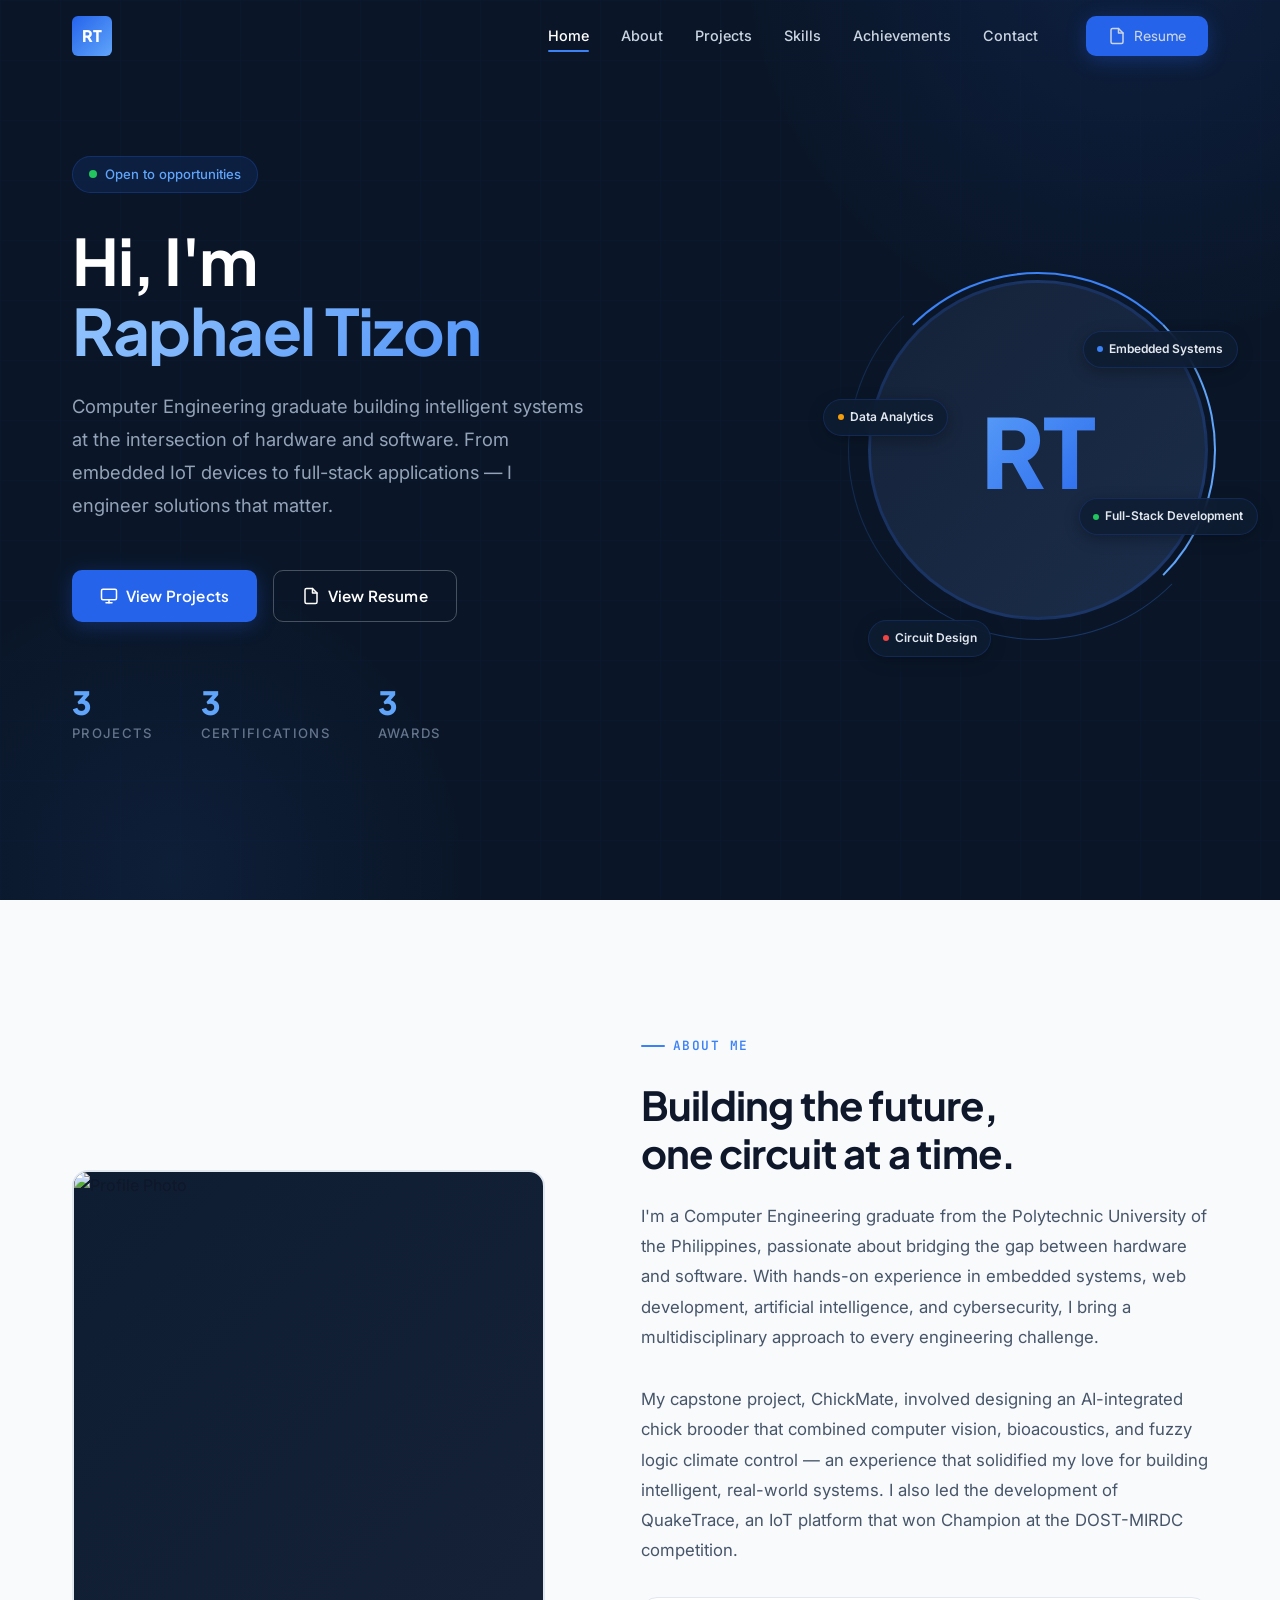
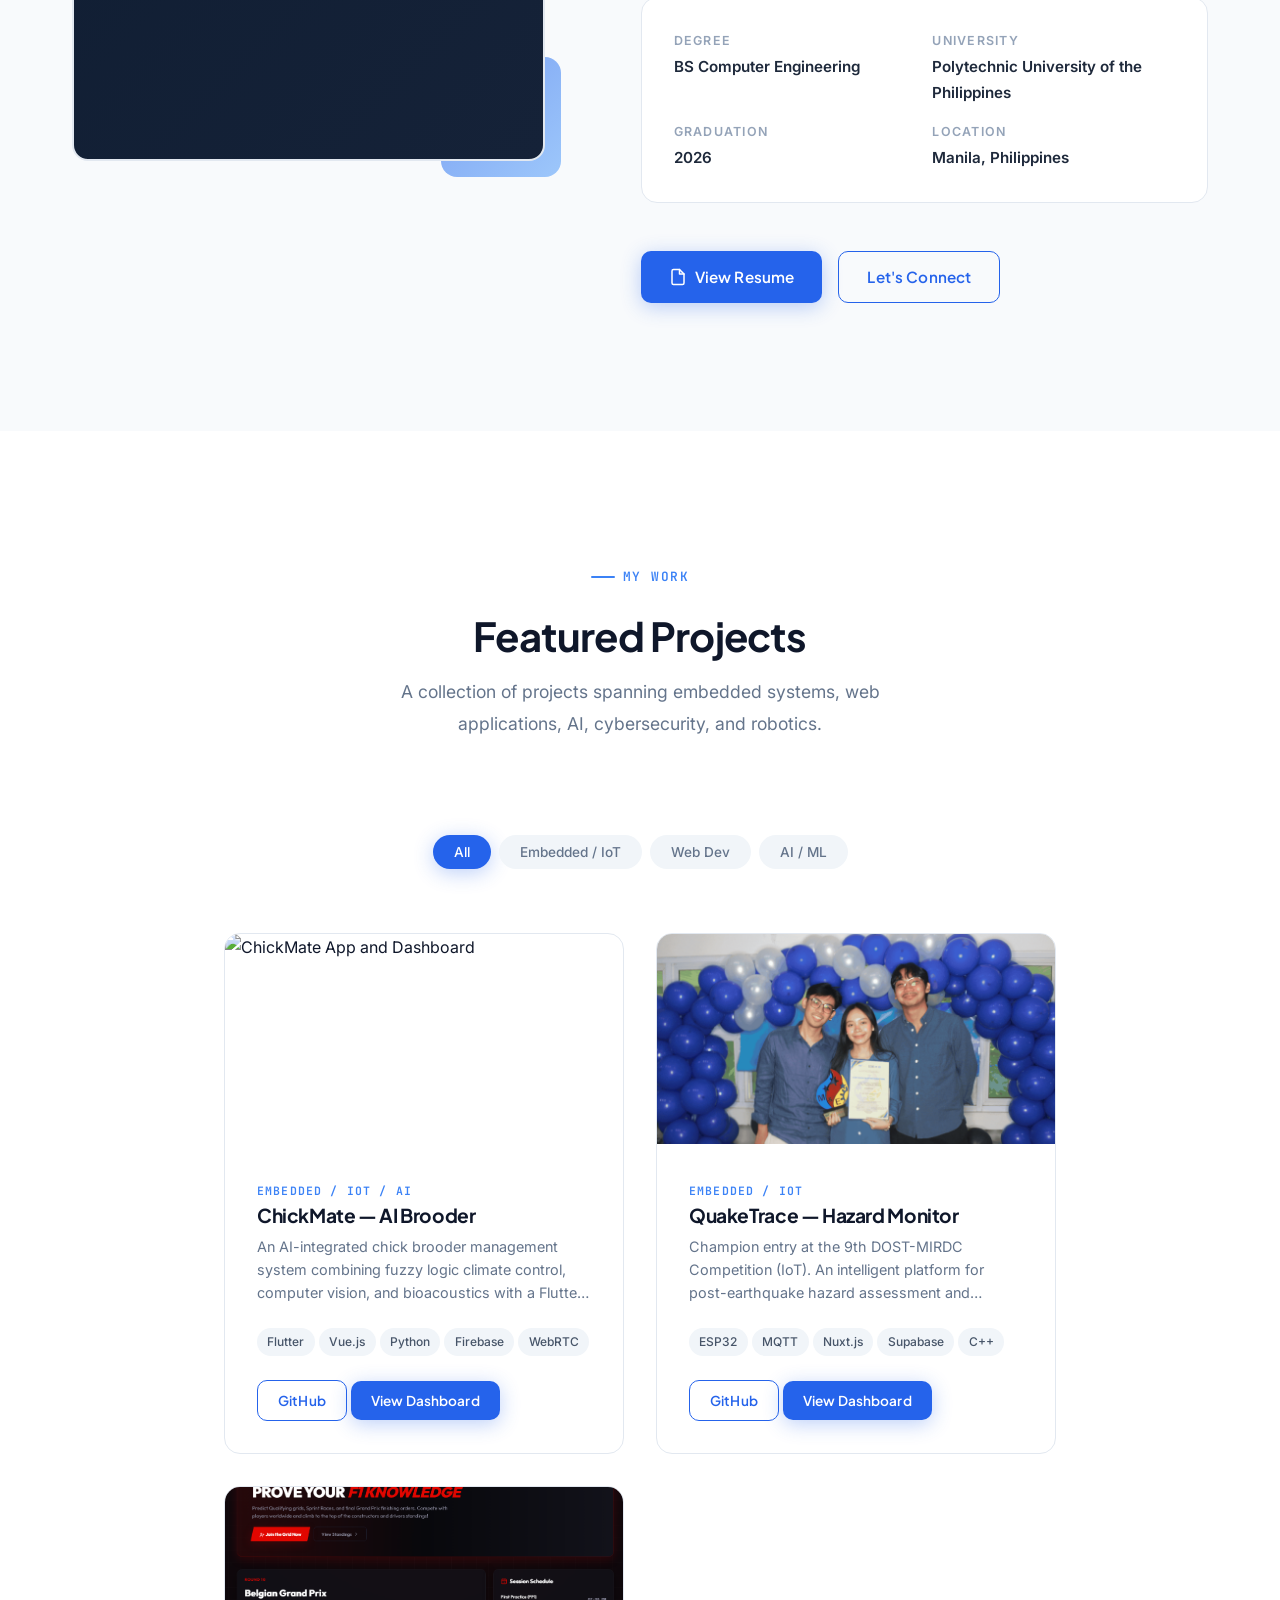
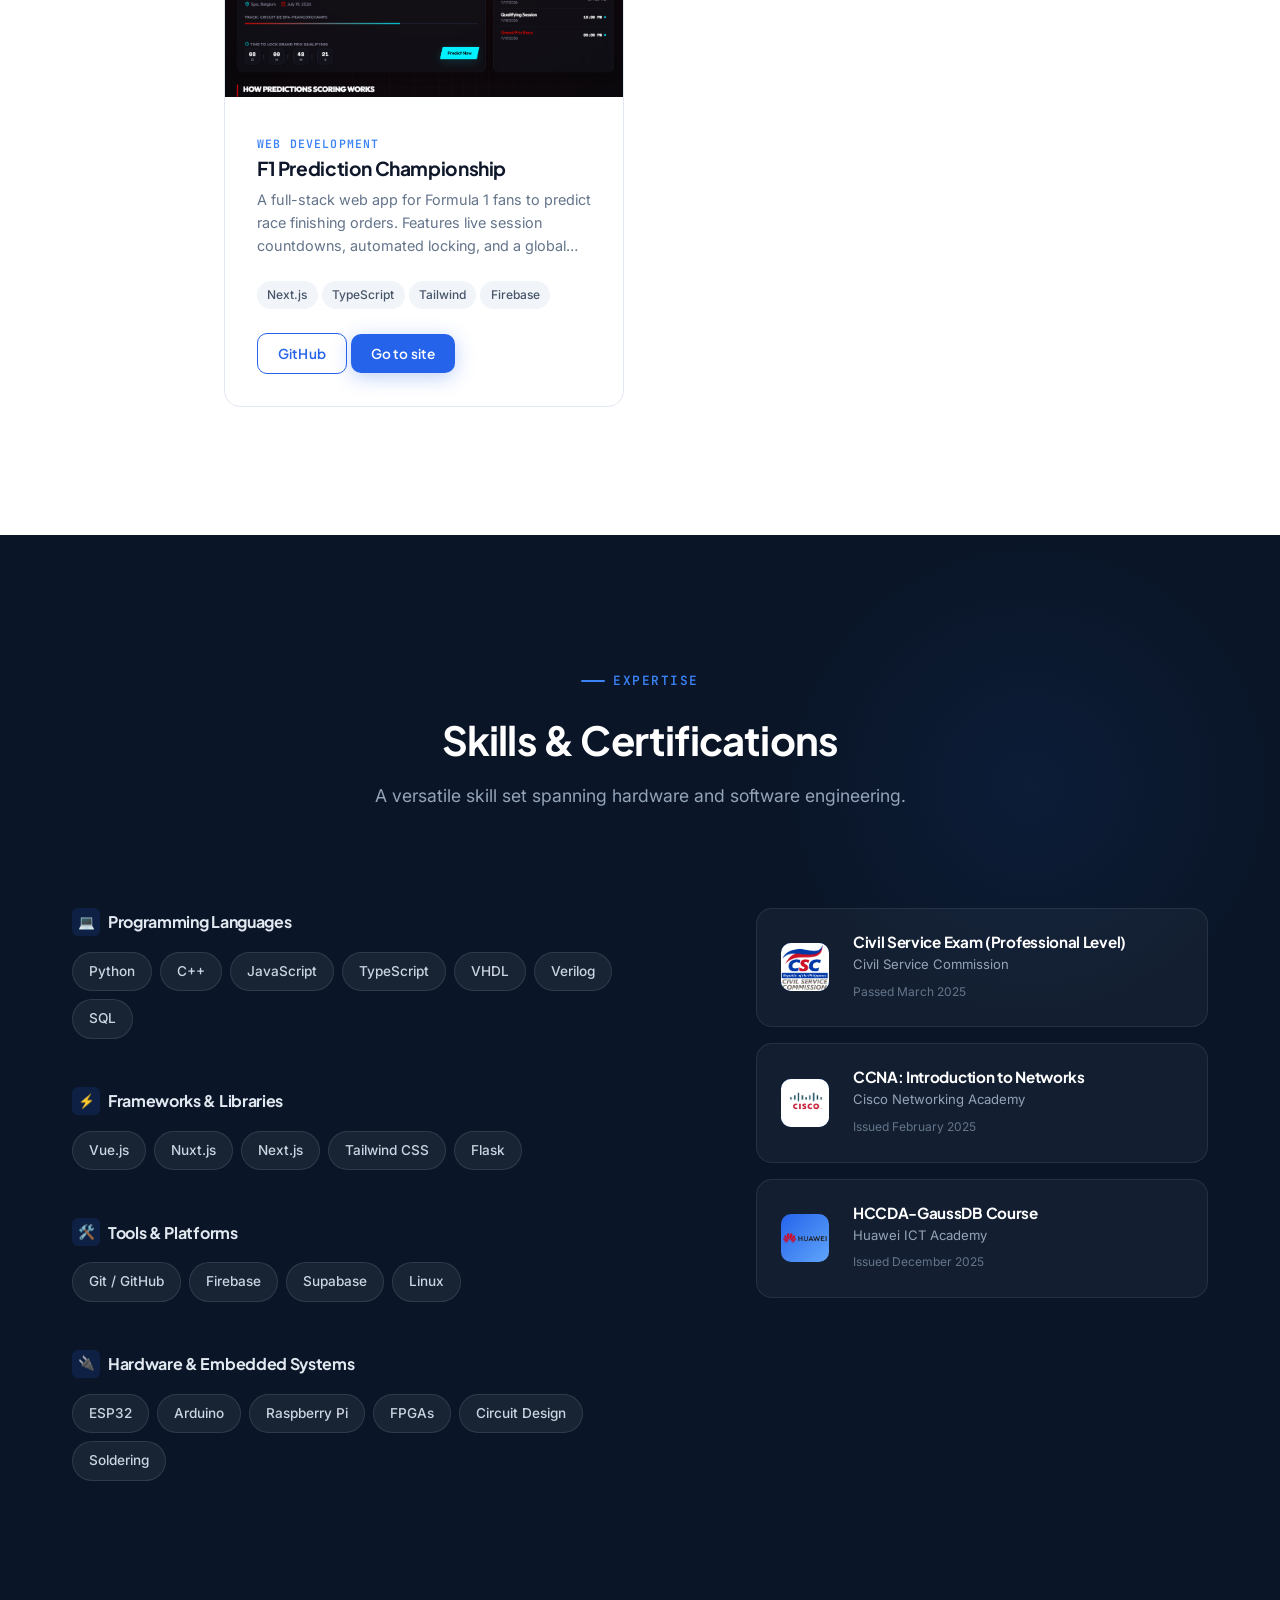
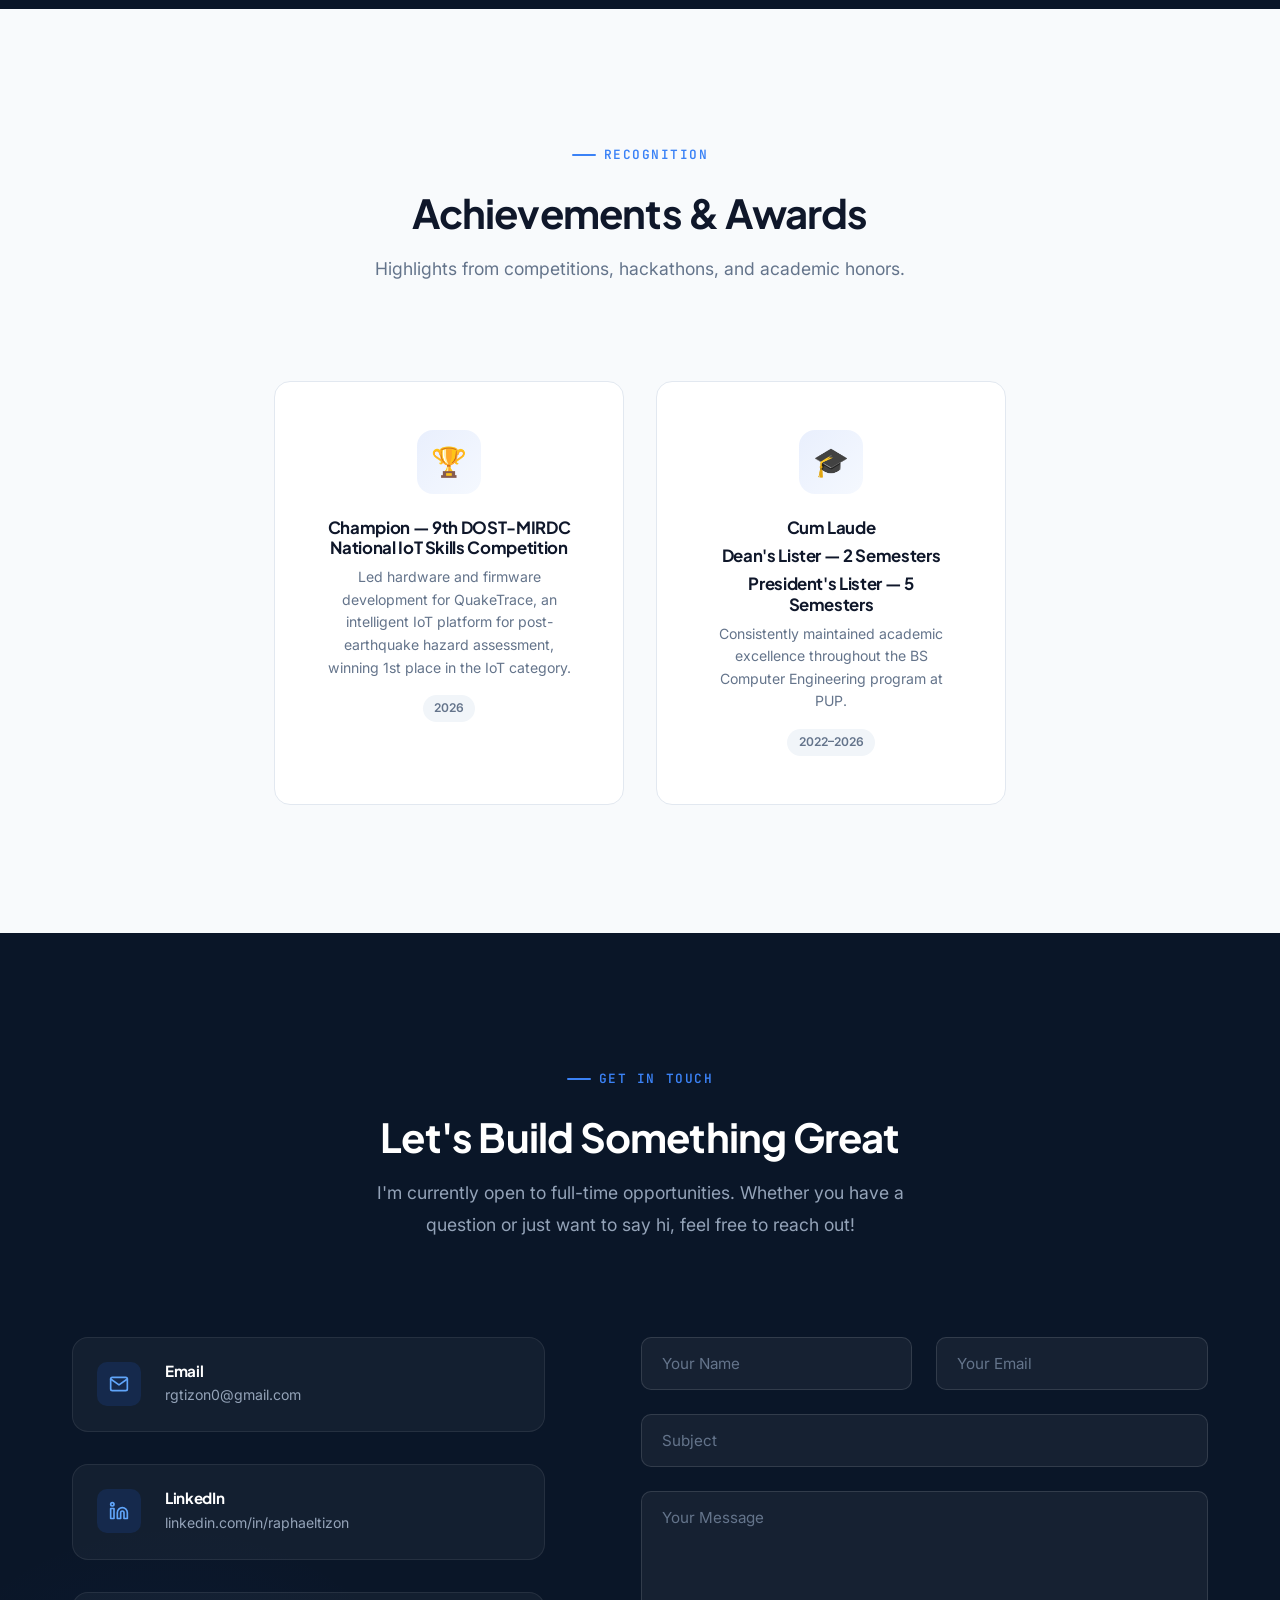
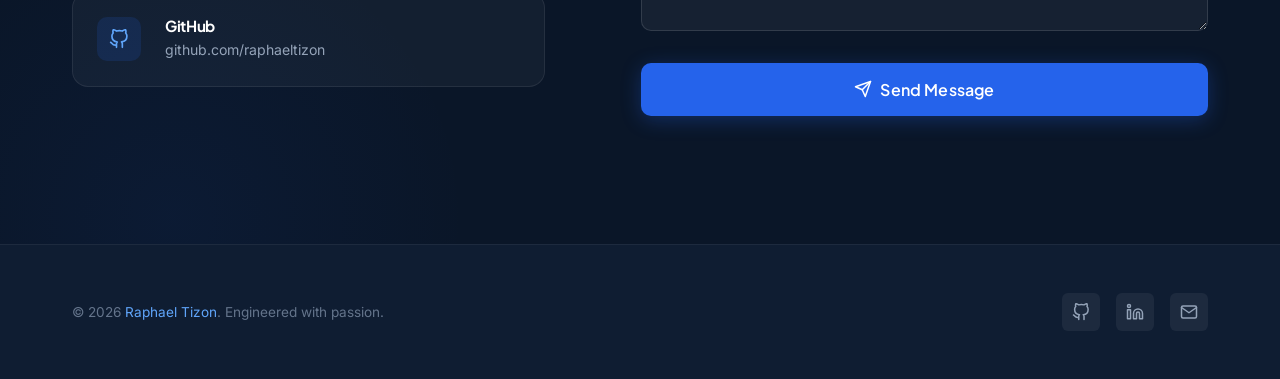
==== index.html @ 9729c77a "refined project information, css styling" ====
<!DOCTYPE html>
<html lang="en">

<head>
  <meta charset="UTF-8">
  <meta name="viewport" content="width=device-width, initial-scale=1.0">
  <meta name="description"
    content="Raphael Tizon — Computer Engineering graduate from Polytechnic University of the Philippines. Portfolio showcasing projects in embedded systems, AI/ML, cybersecurity, web development, and robotics.">
  <meta name="keywords"
    content="Raphael Tizon, Computer Engineer, Portfolio, PUP, Embedded Systems, AI, Cybersecurity, Web Development, Robotics">
  <meta name="author" content="Raphael Tizon">
  <title>Raphael Tizon — Computer Engineer</title>

  <!-- Google Fonts -->
  <link rel="preconnect" href="https://fonts.googleapis.com">
  <link rel="preconnect" href="https://fonts.gstatic.com" crossorigin>
  <link
    href="https://fonts.googleapis.com/css2?family=Inter:wght@300;400;500;600;700&family=JetBrains+Mono:wght@400;500;600&family=Plus+Jakarta+Sans:wght@500;600;700;800&display=swap"
    rel="stylesheet">

  <!-- Stylesheet -->
  <link rel="stylesheet" href="css/styles.css">
</head>

<body>

  <!-- ============================================================
       NAVIGATION
       ============================================================ -->
  <div class="nav-overlay" id="navOverlay"></div>
  <nav class="navbar" id="navbar">
    <div class="container">
      <a href="#hero" class="nav-logo">
        <span class="logo-mark">RT</span>
      </a>

      <div class="nav-links" id="navLinks">
        <a href="#hero" class="active">Home</a>
        <a href="#about">About</a>
        <a href="#projects">Projects</a>
        <a href="#skills">Skills</a>
        <a href="#achievements">Achievements</a>
        <a href="#contact">Contact</a>
        <div class="nav-cta">
          <a href="resume.html" class="btn btn-primary btn-sm">
            <svg xmlns="http://www.w3.org/2000/svg" viewBox="0 0 24 24" fill="none" stroke="currentColor"
              stroke-width="2" stroke-linecap="round" stroke-linejoin="round">
              <path d="M14 2H6a2 2 0 0 0-2 2v16a2 2 0 0 0 2 2h12a2 2 0 0 0 2-2V8z" />
              <polyline points="14 2 14 8 20 8" />
            </svg>
            Resume
          </a>
        </div>
      </div>

      <button class="nav-toggle" id="navToggle" aria-label="Toggle navigation">
        <span></span>
        <span></span>
        <span></span>
      </button>
    </div>
  </nav>

  <!-- ============================================================
       HERO SECTION
       ============================================================ -->
  <section class="hero" id="hero">
    <div class="hero-bg"></div>
    <div class="hero-pattern"></div>

    <div class="container">
      <div class="hero-content">
        <div class="hero-badge">
          <span class="pulse-dot"></span>
          Open to opportunities
        </div>

        <h1>
          Hi, I'm
          <span class="name-highlight">Raphael Tizon</span>
        </h1>

        <p class="hero-description">
          Computer Engineering graduate building intelligent systems at the intersection
          of hardware and software. From embedded IoT devices to full-stack applications
          — I engineer solutions that matter.
        </p>

        <div class="hero-buttons">
          <a href="#projects" class="btn btn-primary">
            <svg xmlns="http://www.w3.org/2000/svg" viewBox="0 0 24 24" fill="none" stroke="currentColor"
              stroke-width="2" stroke-linecap="round" stroke-linejoin="round">
              <rect x="2" y="3" width="20" height="14" rx="2" ry="2" />
              <line x1="8" y1="21" x2="16" y2="21" />
              <line x1="12" y1="17" x2="12" y2="21" />
            </svg>
            View Projects
          </a>
          <a href="resume.html" class="btn btn-secondary">
            <svg xmlns="http://www.w3.org/2000/svg" viewBox="0 0 24 24" fill="none" stroke="currentColor"
              stroke-width="2" stroke-linecap="round" stroke-linejoin="round">
              <path d="M14 2H6a2 2 0 0 0-2 2v16a2 2 0 0 0 2 2h12a2 2 0 0 0 2-2V8z" />
              <polyline points="14 2 14 8 20 8" />
            </svg>
            View Resume
          </a>
        </div>

        <div class="hero-stats">
          <div class="stat-item">
            <div class="stat-number"><span data-count="3">0</span></div>
            <div class="stat-label">Projects</div>
          </div>
          <div class="stat-item">
            <div class="stat-number"><span data-count="3">0</span></div>
            <div class="stat-label">Certifications</div>
          </div>
          <div class="stat-item">
            <div class="stat-number"><span data-count="3">0</span></div>
            <div class="stat-label">Awards</div>
          </div>
        </div>
      </div>

      <div class="hero-visual">
        <div class="hero-avatar">
          <div class="avatar-ring"></div>
          <div class="avatar-ring-2"></div>
          <div class="avatar-image">
            <span class="avatar-placeholder">RT</span>
          </div>

          <!-- Floating tech badges -->
          <div class="floating-badge badge-1">
            <span class="badge-dot dot-blue"></span>
            Embedded Systems
          </div>
          <div class="floating-badge badge-2">
            <span class="badge-dot dot-green"></span>
            Full-Stack Development
          </div>
          <div class="floating-badge badge-3">
            <span class="badge-dot dot-amber"></span>
            Data Analytics
          </div>
          <div class="floating-badge badge-4">
            <span class="badge-dot dot-red"></span>
            Circuit Design
          </div>

        </div>
      </div>
    </div>
  </section>

  <!-- ============================================================
       ABOUT SECTION
       ============================================================ -->
  <section class="section about" id="about">
    <div class="container">
      <div class="about-grid">
        <div class="about-image-wrapper reveal">
          <div class="about-image">
            <img src="assets/profile.jpg" alt="Profile Photo">
          </div>
          <div class="about-image-accent"></div>
        </div>

        <div class="about-content">
          <span class="section-label reveal">About Me</span>
          <h2 class="reveal reveal-delay-1">Building the future,<br>one circuit at a time.</h2>

          <p class="about-text reveal reveal-delay-2">
            I'm a Computer Engineering graduate from the Polytechnic University of the Philippines,
            passionate about bridging the gap between hardware and software. With hands-on experience
            in embedded systems, web development, artificial intelligence, and cybersecurity, I bring
            a multidisciplinary approach to every engineering challenge.
          </p>
          <p class="about-text reveal reveal-delay-2">
            My capstone project, ChickMate, involved designing an AI-integrated chick brooder that combined
            computer vision, bioacoustics, and fuzzy logic climate control — an experience that solidified my love for
            building intelligent, real-world systems. I also led the development of QuakeTrace, an IoT platform that won
            Champion at the DOST-MIRDC competition.
          </p>

          <div class="about-details reveal reveal-delay-3">
            <div class="about-detail-item">
              <span class="detail-label">Degree</span>
              <span class="detail-value">BS Computer Engineering</span>
            </div>
            <div class="about-detail-item">
              <span class="detail-label">University</span>
              <span class="detail-value">Polytechnic University of the Philippines</span>
            </div>
            <div class="about-detail-item">
              <span class="detail-label">Graduation</span>
              <span class="detail-value">2026</span>
            </div>
            <div class="about-detail-item">
              <span class="detail-label">Location</span>
              <span class="detail-value">Manila, Philippines</span>
            </div>
          </div>

          <div class="about-buttons reveal reveal-delay-4">
            <a href="resume.html" class="btn btn-primary">
              <svg xmlns="http://www.w3.org/2000/svg" viewBox="0 0 24 24" fill="none" stroke="currentColor"
                stroke-width="2" stroke-linecap="round" stroke-linejoin="round">
                <path d="M14 2H6a2 2 0 0 0-2 2v16a2 2 0 0 0 2 2h12a2 2 0 0 0 2-2V8z" />
                <polyline points="14 2 14 8 20 8" />
              </svg>
              View Resume
            </a>
            <a href="#contact" class="btn btn-outline">
              Let's Connect
            </a>
          </div>
        </div>
      </div>
    </div>
  </section>

  <!-- ============================================================
       PROJECTS SECTION
       ============================================================ -->
  <section class="section projects" id="projects">
    <div class="container">
      <div class="section-header">
        <span class="section-label reveal">My Work</span>
        <h2 class="reveal reveal-delay-1">Featured Projects</h2>
        <p class="section-subtitle reveal reveal-delay-2">
          A collection of projects spanning embedded systems, web applications, AI,
          cybersecurity, and robotics.
        </p>
      </div>

      <!-- Project Filters -->
      <div class="project-filters reveal reveal-delay-2">
        <button class="filter-btn active" data-filter="all">All</button>
        <button class="filter-btn" data-filter="embedded">Embedded / IoT</button>
        <button class="filter-btn" data-filter="web">Web Dev</button>
        <button class="filter-btn" data-filter="ai">AI / ML</button>
      </div>

      <!-- Projects Grid -->
      <div class="projects-grid">

        <!-- Project 1: ChickMate -->
        <div class="project-card reveal" data-category="embedded ai">
          <div class="project-card-image">
            <img src="assets/project-chickmate.gif" alt="ChickMate App and Dashboard" loading="lazy">
            <div class="project-overlay">
              <a href="projects/case-study.html?project=chickmate" class="overlay-btn">View Project →</a>
            </div>
          </div>
          <div class="project-card-body">
            <span class="project-card-category">Embedded / IoT / AI</span>
            <h3>ChickMate — AI Brooder</h3>
            <p class="project-description">
              An AI-integrated chick brooder management system combining fuzzy logic climate control,
              computer vision, and bioacoustics with a Flutter mobile app and Vue.js web dashboard.
            </p>
            <div class="project-tags">
              <span class="project-tag">Flutter</span>
              <span class="project-tag">Vue.js</span>
              <span class="project-tag">Python</span>
              <span class="project-tag">Firebase</span>
              <span class="project-tag">WebRTC</span>
            </div>
            <div class="project-links mt-4">
              <a href="https://github.com/kimbewi/ChickMate" target="_blank" class="btn btn-sm btn-outline">GitHub</a>
              <a href="https://chickmate-web.vercel.app/" target="_blank" class="btn btn-sm btn-primary">View
                Dashboard</a>
            </div>
          </div>
        </div>

        <!-- Project 2: QuakeTrace -->
        <div class="project-card reveal reveal-delay-1" data-category="embedded">
          <div class="project-card-image">
            <img src="assets/project-quaketrace.gif" alt="QuakeTrace Dashboard" loading="lazy">
            <div class="project-overlay">
              <a href="projects/case-study.html?project=quaketrace" class="overlay-btn">View Project →</a>
            </div>
          </div>
          <div class="project-card-body">
            <span class="project-card-category">Embedded / IoT</span>
            <h3>QuakeTrace — Hazard Monitor</h3>
            <p class="project-description">
              Champion entry at the 9th DOST-MIRDC Competition (IoT). An intelligent platform for
              post-earthquake hazard assessment and emergency response using ESP32, MQTT, and a Nuxt.js dashboard.
            </p>
            <div class="project-tags">
              <span class="project-tag">ESP32</span>
              <span class="project-tag">MQTT</span>
              <span class="project-tag">Nuxt.js</span>
              <span class="project-tag">Supabase</span>
              <span class="project-tag">C++</span>
            </div>
            <div class="project-links mt-4">
              <a href="https://github.com/ellameaea/iot-dashboard" target="_blank"
                class="btn btn-sm btn-outline">GitHub</a>
              <a href="https://iot-dashboard-jqlf.vercel.app/" target="_blank" class="btn btn-sm btn-primary">View
                Dashboard</a>
            </div>
          </div>
        </div>

        <!-- Project 3: F1 Predictor -->
        <div class="project-card reveal reveal-delay-2" data-category="web">
          <div class="project-card-image">
            <img src="assets/project-f1predictor.png" alt="F1 Prediction Championship" loading="lazy">
            <div class="project-overlay">
              <a href="projects/case-study.html?project=f1predictor" class="overlay-btn">View Project →</a>
            </div>
          </div>
          <div class="project-card-body">
            <span class="project-card-category">Web Development</span>
            <h3>F1 Prediction Championship</h3>
            <p class="project-description">
              A full-stack web app for Formula 1 fans to predict race finishing orders. Features live
              session countdowns, automated locking, and a global leaderboard synced with the Jolpica F1 API.
            </p>
            <div class="project-tags">
              <span class="project-tag">Next.js</span>
              <span class="project-tag">TypeScript</span>
              <span class="project-tag">Tailwind</span>
              <span class="project-tag">Firebase</span>
            </div>
            <div class="project-links mt-4">
              <a href="https://github.com/raphaeltizon/f1-predictor" target="_blank"
                class="btn btn-sm btn-outline">GitHub</a>
              <a href="https://f1-predictor-xi-jet.vercel.app/" target="_blank" class="btn btn-sm btn-primary">Go to
                site</a>
            </div>
          </div>
        </div>

      </div>
    </div>
  </section>

  <!-- ============================================================
       SKILLS & CERTIFICATIONS SECTION
       ============================================================ -->
  <section class="section skills" id="skills">
    <div class="container">
      <div class="section-header">
        <span class="section-label reveal">Expertise</span>
        <h2 class="reveal reveal-delay-1">Skills & Certifications</h2>
        <p class="section-subtitle reveal reveal-delay-2">
          A versatile skill set spanning hardware and software engineering.
        </p>
      </div>

      <div class="skills-grid">
        <!-- Technical Skills -->
        <div class="skills-categories">

          <div class="skill-category reveal">
            <h3>
              <span class="category-icon">💻</span>
              Programming Languages
            </h3>
            <div class="skill-pills">
              <span class="skill-pill">Python</span>
              <span class="skill-pill">C++</span>
              <span class="skill-pill">JavaScript</span>
              <span class="skill-pill">TypeScript</span>
              <span class="skill-pill">VHDL</span>
              <span class="skill-pill">Verilog</span>
              <span class="skill-pill">SQL</span>
            </div>
          </div>

          <div class="skill-category reveal reveal-delay-1">
            <h3>
              <span class="category-icon">⚡</span>
              Frameworks & Libraries
            </h3>
            <div class="skill-pills">
              <span class="skill-pill">Vue.js</span>
              <span class="skill-pill">Nuxt.js</span>
              <span class="skill-pill">Next.js</span>
              <span class="skill-pill">Tailwind CSS</span>
              <span class="skill-pill">Flask</span>
            </div>
          </div>

          <div class="skill-category reveal reveal-delay-2">
            <h3>
              <span class="category-icon">🛠️</span>
              Tools & Platforms
            </h3>
            <div class="skill-pills">
              <span class="skill-pill">Git / GitHub</span>
              <span class="skill-pill">Firebase</span>
              <span class="skill-pill">Supabase</span>
              <span class="skill-pill">Linux</span>
            </div>
          </div>

          <div class="skill-category reveal reveal-delay-3">
            <h3>
              <span class="category-icon">🔌</span>
              Hardware & Embedded Systems
            </h3>
            <div class="skill-pills">
              <span class="skill-pill">ESP32</span>
              <span class="skill-pill">Arduino</span>
              <span class="skill-pill">Raspberry Pi</span>
              <span class="skill-pill">FPGAs</span>
              <span class="skill-pill">Circuit Design</span>
              <span class="skill-pill">Soldering</span>
            </div>
          </div>

        </div>

        <!-- Certifications -->
        <div class="certifications-list">

          <a href="assets/cert-civil-service.png" class="cert-card reveal cert-modal-trigger">
            <div class="cert-icon"><img src="assets/civil-service-commission-logo.png" alt="Civil Service Logo"></div>
            <div class="cert-info">
              <h4>Civil Service Exam (Professional Level)</h4>
              <p class="cert-issuer">Civil Service Commission</p>
              <p class="cert-date">Passed March 2025</p>
            </div>
          </a>

          <a href="assets/cert-ccna.pdf" class="cert-card reveal reveal-delay-1 cert-modal-trigger">
            <div class="cert-icon"><img src="assets/cisco-logo.png" alt="Cisco"></div>
            <div class="cert-info">
              <h4>CCNA: Introduction to Networks</h4>
              <p class="cert-issuer">Cisco Networking Academy</p>
              <p class="cert-date">Issued February 2025</p>
            </div>
          </a>

          <a href="assets/cert-hccda.png" class="cert-card reveal reveal-delay-2 cert-modal-trigger">
            <div class="cert-icon"><img src="assets/huawei-ict-academy-logo.png" alt="Huawei Logo"></div>
            <div class="cert-info">
              <h4>HCCDA-GaussDB Course</h4>
              <p class="cert-issuer">Huawei ICT Academy</p>
              <p class="cert-date">Issued December 2025</p>
            </div>
          </a>

        </div>
      </div>
    </div>
  </section>

  <!-- ============================================================
       ACHIEVEMENTS SECTION
       ============================================================ -->
  <section class="section achievements" id="achievements">
    <div class="container">
      <div class="section-header">
        <span class="section-label reveal">Recognition</span>
        <h2 class="reveal reveal-delay-1">Achievements & Awards</h2>
        <p class="section-subtitle reveal reveal-delay-2">
          Highlights from competitions, hackathons, and academic honors.
        </p>
      </div>

      <div class="achievements-grid">

        <div class="achievement-card reveal">
          <div class="achievement-icon">🏆</div>
          <h3>Champion — 9th DOST-MIRDC National IoT Skills Competition</h3>
          <p>Led hardware and firmware development for QuakeTrace, an intelligent IoT platform for post-earthquake
            hazard assessment, winning 1st place in the IoT category.</p>
          <span class="achievement-year">2026</span>
        </div>

        <div class="achievement-card reveal reveal-delay-2">
          <div class="achievement-icon">🎓</div>
          <h3>Cum Laude</h3>
          <h3>Dean's Lister — 2 Semesters</h3>
          <h3>President's Lister — 5 Semesters</h3>
          <p>Consistently maintained academic excellence throughout the BS Computer Engineering program at PUP.</p>
          <span class="achievement-year">2022–2026</span>
        </div>

      </div>
    </div>
  </section>

  <!-- ============================================================
       CONTACT SECTION
       ============================================================ -->
  <section class="section contact" id="contact">
    <div class="container">
      <div class="section-header">
        <span class="section-label reveal">Get In Touch</span>
        <h2 class="reveal reveal-delay-1">Let's Build Something Great</h2>
        <p class="section-subtitle reveal reveal-delay-2">
          I'm currently open to full-time opportunities. Whether you have a question
          or just want to say hi, feel free to reach out!
        </p>
      </div>

      <div class="contact-grid">
        <!-- Contact Methods -->
        <div class="contact-info">
          <a href="mailto:rgtizon0@gmail.com" class="contact-method reveal">
            <div class="contact-method-icon">
              <svg xmlns="http://www.w3.org/2000/svg" viewBox="0 0 24 24" fill="none" stroke="currentColor"
                stroke-width="2" stroke-linecap="round" stroke-linejoin="round">
                <path d="M4 4h16c1.1 0 2 .9 2 2v12c0 1.1-.9 2-2 2H4c-1.1 0-2-.9-2-2V6c0-1.1.9-2 2-2z" />
                <polyline points="22,6 12,13 2,6" />
              </svg>
            </div>
            <div>
              <h4>Email</h4>
              <p>rgtizon0@gmail.com</p>
            </div>
          </a>

          <a href="https://linkedin.com/in/raphaeltizon" target="_blank" rel="noopener noreferrer"
            class="contact-method reveal reveal-delay-1">
            <div class="contact-method-icon">
              <svg xmlns="http://www.w3.org/2000/svg" viewBox="0 0 24 24" fill="none" stroke="currentColor"
                stroke-width="2" stroke-linecap="round" stroke-linejoin="round">
                <path d="M16 8a6 6 0 0 1 6 6v7h-4v-7a2 2 0 0 0-2-2 2 2 0 0 0-2 2v7h-4v-7a6 6 0 0 1 6-6z" />
                <rect x="2" y="9" width="4" height="12" />
                <circle cx="4" cy="4" r="2" />
              </svg>
            </div>
            <div>
              <h4>LinkedIn</h4>
              <p>linkedin.com/in/raphaeltizon</p>
            </div>
          </a>

          <a href="https://github.com/raphaeltizon" target="_blank" rel="noopener noreferrer"
            class="contact-method reveal reveal-delay-2">
            <div class="contact-method-icon">
              <svg xmlns="http://www.w3.org/2000/svg" viewBox="0 0 24 24" fill="none" stroke="currentColor"
                stroke-width="2" stroke-linecap="round" stroke-linejoin="round">
                <path
                  d="M9 19c-5 1.5-5-2.5-7-3m14 6v-3.87a3.37 3.37 0 0 0-.94-2.61c3.14-.35 6.44-1.54 6.44-7A5.44 5.44 0 0 0 20 4.77 5.07 5.07 0 0 0 19.91 1S18.73.65 16 2.48a13.38 13.38 0 0 0-7 0C6.27.65 5.09 1 5.09 1A5.07 5.07 0 0 0 5 4.77a5.44 5.44 0 0 0-1.5 3.78c0 5.42 3.3 6.61 6.44 7A3.37 3.37 0 0 0 9 18.13V22" />
              </svg>
            </div>
            <div>
              <h4>GitHub</h4>
              <p>github.com/raphaeltizon</p>
            </div>
          </a>
        </div>

        <!-- Contact Form -->
        <form class="contact-form reveal" id="contactForm">
          <input type="hidden" name="access_key" value="af0d5617-f3fe-4fa4-87cd-84c3cc7448d0">
          <input type="checkbox" name="botcheck" style="display: none;">
          <div class="form-row">
            <div class="form-group">
              <input type="text" id="contactName" name="name" placeholder="Your Name" required>
            </div>
            <div class="form-group">
              <input type="email" id="contactEmail" name="email" placeholder="Your Email" required>
            </div>
          </div>
          <div class="form-group">
            <input type="text" id="contactSubject" name="subject" placeholder="Subject">
          </div>
          <div class="form-group">
            <textarea id="contactMessage" name="message" placeholder="Your Message" required></textarea>
          </div>
          <button type="submit" class="btn btn-primary">
            <svg xmlns="http://www.w3.org/2000/svg" viewBox="0 0 24 24" fill="none" stroke="currentColor"
              stroke-width="2" stroke-linecap="round" stroke-linejoin="round">
              <line x1="22" y1="2" x2="11" y2="13" />
              <polygon points="22 2 15 22 11 13 2 9 22 2" />
            </svg>
            Send Message
          </button>
        </form>
      </div>
    </div>
  </section>

  <!-- ============================================================
       FOOTER
       ============================================================ -->
  <footer class="footer">
    <div class="container">
      <div class="footer-left">
        <p>© 2026 <a href="#hero">Raphael Tizon</a>. Engineered with passion.</p>
      </div>
      <div class="footer-socials">
        <a href="https://github.com/raphaeltizon" target="_blank" rel="noopener noreferrer" class="footer-social-link"
          aria-label="GitHub">
          <svg xmlns="http://www.w3.org/2000/svg" viewBox="0 0 24 24" fill="none" stroke="currentColor" stroke-width="2"
            stroke-linecap="round" stroke-linejoin="round">
            <path
              d="M9 19c-5 1.5-5-2.5-7-3m14 6v-3.87a3.37 3.37 0 0 0-.94-2.61c3.14-.35 6.44-1.54 6.44-7A5.44 5.44 0 0 0 20 4.77 5.07 5.07 0 0 0 19.91 1S18.73.65 16 2.48a13.38 13.38 0 0 0-7 0C6.27.65 5.09 1 5.09 1A5.07 5.07 0 0 0 5 4.77a5.44 5.44 0 0 0-1.5 3.78c0 5.42 3.3 6.61 6.44 7A3.37 3.37 0 0 0 9 18.13V22" />
          </svg>
        </a>
        <a href="https://linkedin.com/in/raphaeltizon" target="_blank" rel="noopener noreferrer"
          class="footer-social-link" aria-label="LinkedIn">
          <svg xmlns="http://www.w3.org/2000/svg" viewBox="0 0 24 24" fill="none" stroke="currentColor" stroke-width="2"
            stroke-linecap="round" stroke-linejoin="round">
            <path d="M16 8a6 6 0 0 1 6 6v7h-4v-7a2 2 0 0 0-2-2 2 2 0 0 0-2 2v7h-4v-7a6 6 0 0 1 6-6z" />
            <rect x="2" y="9" width="4" height="12" />
            <circle cx="4" cy="4" r="2" />
          </svg>
        </a>
        <a href="mailto:rgtizon0@gmail.com" class="footer-social-link" aria-label="Email">
          <svg xmlns="http://www.w3.org/2000/svg" viewBox="0 0 24 24" fill="none" stroke="currentColor" stroke-width="2"
            stroke-linecap="round" stroke-linejoin="round">
            <path d="M4 4h16c1.1 0 2 .9 2 2v12c0 1.1-.9 2-2 2H4c-1.1 0-2-.9-2-2V6c0-1.1.9-2 2-2z" />
            <polyline points="22,6 12,13 2,6" />
          </svg>
        </a>
      </div>
    </div>
  </footer>

  <!-- Certification Modal -->
  <div id="certModal" class="cert-modal">
    <div class="cert-modal-content">
      <span class="cert-modal-close">&times;</span>
      <div id="certModalBody"></div>
    </div>
  </div>

  <!-- JavaScript -->
  <script src="js/main.js"></script>
</body>

</html>
---- css/styles.css ----
/* ============================================================
   RAPHAEL TIZON — PORTFOLIO DESIGN SYSTEM
   Professional & Corporate | Dark Navy + Electric Blue
   ============================================================ */

/* ---- Google Fonts are loaded in HTML ---- */

/* ============================================================
   1. CSS CUSTOM PROPERTIES (DESIGN TOKENS)
   ============================================================ */
:root {
  /* Colors */
  --navy-900: #0A1628;
  --navy-800: #0F1D32;
  --navy-700: #152238;
  --navy-600: #1B2D4A;
  --blue-600: #2563EB;
  --blue-500: #3B82F6;
  --blue-400: #60A5FA;
  --blue-300: #93C5FD;
  --blue-glow: rgba(37, 99, 235, 0.25);
  --white: #FFFFFF;
  --gray-50: #F8FAFC;
  --gray-100: #F1F5F9;
  --gray-200: #E2E8F0;
  --gray-300: #CBD5E1;
  --gray-400: #94A3B8;
  --gray-500: #64748B;
  --gray-600: #475569;
  --gray-700: #334155;
  --gray-800: #1E293B;
  --gray-900: #0F172A;
  --green-500: #22C55E;
  --amber-500: #F59E0B;
  --red-500: #EF4444;

  /* Typography */
  --font-heading: 'Plus Jakarta Sans', sans-serif;
  --font-body: 'Inter', sans-serif;
  --font-mono: 'JetBrains Mono', monospace;

  /* Spacing */
  --space-xs: 0.25rem;
  --space-sm: 0.5rem;
  --space-md: 1rem;
  --space-lg: 1.5rem;
  --space-xl: 2rem;
  --space-2xl: 3rem;
  --space-3xl: 4rem;
  --space-4xl: 6rem;
  --space-5xl: 8rem;

  /* Border Radius */
  --radius-sm: 6px;
  --radius-md: 10px;
  --radius-lg: 16px;
  --radius-xl: 24px;
  --radius-full: 9999px;

  /* Shadows */
  --shadow-sm: 0 1px 3px rgba(0, 0, 0, 0.12);
  --shadow-md: 0 4px 12px rgba(0, 0, 0, 0.15);
  --shadow-lg: 0 8px 30px rgba(0, 0, 0, 0.2);
  --shadow-xl: 0 16px 50px rgba(0, 0, 0, 0.25);
  --shadow-blue: 0 4px 20px rgba(37, 99, 235, 0.3);
  --shadow-card: 0 2px 8px rgba(0, 0, 0, 0.08), 0 8px 32px rgba(0, 0, 0, 0.06);

  /* Transitions */
  --transition-fast: 0.15s ease;
  --transition-base: 0.3s ease;
  --transition-slow: 0.5s ease;
  --transition-spring: 0.4s cubic-bezier(0.34, 1.56, 0.64, 1);

  /* Layout */
  --max-width: 1200px;
  --nav-height: 72px;
}

/* ============================================================
   2. CSS RESET & BASE
   ============================================================ */
*,
*::before,
*::after {
  margin: 0;
  padding: 0;
  box-sizing: border-box;
}

html {
  scroll-behavior: smooth;
  scroll-padding-top: var(--nav-height);
  font-size: 16px;
  -webkit-font-smoothing: antialiased;
  -moz-osx-font-smoothing: grayscale;
}

body {
  font-family: var(--font-body);
  color: var(--gray-900);
  background-color: var(--white);
  line-height: 1.7;
  overflow-x: hidden;
}

img {
  max-width: 100%;
  height: auto;
  display: block;
}

a {
  text-decoration: none;
  color: inherit;
  transition: color var(--transition-fast);
}

ul, ol {
  list-style: none;
}

button {
  cursor: pointer;
  border: none;
  background: none;
  font-family: inherit;
  font-size: inherit;
}

input, textarea {
  font-family: inherit;
  font-size: inherit;
  border: none;
  outline: none;
}

::selection {
  background-color: var(--blue-600);
  color: var(--white);
}

/* ============================================================
   3. TYPOGRAPHY
   ============================================================ */
h1, h2, h3, h4, h5, h6 {
  font-family: var(--font-heading);
  font-weight: 700;
  line-height: 1.2;
  letter-spacing: -0.02em;
}

h1 { font-size: clamp(2.5rem, 5vw, 4rem); }
h2 { font-size: clamp(1.75rem, 3.5vw, 2.5rem); }
h3 { font-size: clamp(1.25rem, 2vw, 1.5rem); }
h4 { font-size: 1.125rem; }

p {
  color: var(--gray-600);
  line-height: 1.8;
}

.text-gradient {
  background: linear-gradient(135deg, var(--blue-400), var(--blue-600));
  -webkit-background-clip: text;
  -webkit-text-fill-color: transparent;
  background-clip: text;
}

/* ============================================================
   4. UTILITY CLASSES
   ============================================================ */
.container {
  width: 100%;
  max-width: var(--max-width);
  margin: 0 auto;
  padding: 0 var(--space-xl);
}

.section {
  padding: var(--space-5xl) 0;
  position: relative;
}

.section-header {
  text-align: center;
  margin-bottom: var(--space-4xl);
}

.section-header h2 {
  margin-bottom: var(--space-md);
}

.section-header .section-subtitle {
  color: var(--gray-500);
  font-size: 1.1rem;
  max-width: 560px;
  margin: 0 auto;
}

.section-label {
  display: inline-flex;
  align-items: center;
  gap: var(--space-sm);
  font-family: var(--font-mono);
  font-size: 0.8rem;
  font-weight: 600;
  text-transform: uppercase;
  letter-spacing: 0.12em;
  color: var(--blue-500);
  margin-bottom: var(--space-lg);
}

.section-label::before {
  content: '';
  width: 24px;
  height: 2px;
  background: var(--blue-500);
  border-radius: 2px;
}

/* ============================================================
   5. BUTTONS
   ============================================================ */
.btn {
  display: inline-flex;
  align-items: center;
  justify-content: center;
  gap: var(--space-sm);
  padding: 0.75rem 1.75rem;
  border-radius: var(--radius-md);
  font-family: var(--font-heading);
  font-weight: 600;
  font-size: 0.95rem;
  letter-spacing: 0.01em;
  transition: all var(--transition-base);
  position: relative;
  overflow: hidden;
}

.btn::after {
  content: '';
  position: absolute;
  inset: 0;
  background: linear-gradient(135deg, rgba(255,255,255,0.1), transparent);
  opacity: 0;
  transition: opacity var(--transition-fast);
}

.btn:hover::after {
  opacity: 1;
}

.btn-primary {
  background: var(--blue-600);
  color: var(--white);
  box-shadow: var(--shadow-blue);
}

.btn-primary:hover {
  background: #1D4ED8;
  transform: translateY(-2px);
  box-shadow: 0 6px 25px rgba(37, 99, 235, 0.4);
}

.btn-secondary {
  background: transparent;
  color: var(--white);
  border: 1.5px solid rgba(255, 255, 255, 0.25);
}

.btn-secondary:hover {
  border-color: var(--blue-400);
  color: var(--blue-400);
  transform: translateY(-2px);
}

.btn-outline {
  background: transparent;
  color: var(--blue-600);
  border: 1.5px solid var(--blue-600);
}

.btn-outline:hover {
  background: var(--blue-600);
  color: var(--white);
  transform: translateY(-2px);
  box-shadow: var(--shadow-blue);
}

.btn-sm {
  padding: 0.5rem 1.25rem;
  font-size: 0.85rem;
}

.btn svg {
  width: 18px;
  height: 18px;
  flex-shrink: 0;
}

/* ============================================================
   6. NAVIGATION
   ============================================================ */
.navbar {
  position: fixed;
  top: 0;
  left: 0;
  right: 0;
  height: var(--nav-height);
  z-index: 1000;
  transition: all var(--transition-base);
}

.navbar.scrolled {
  background: rgba(10, 22, 40, 0.92);
  backdrop-filter: blur(20px);
  -webkit-backdrop-filter: blur(20px);
  border-bottom: 1px solid rgba(255, 255, 255, 0.06);
  box-shadow: 0 4px 30px rgba(0, 0, 0, 0.2);
}

.navbar .container {
  display: flex;
  align-items: center;
  justify-content: space-between;
  height: 100%;
}

.nav-logo {
  display: flex;
  align-items: center;
  gap: var(--space-sm);
  font-family: var(--font-heading);
  font-weight: 800;
  font-size: 1.35rem;
  color: var(--white);
  z-index: 1001;
}

.nav-logo .logo-mark {
  display: inline-flex;
  align-items: center;
  justify-content: center;
  width: 40px;
  height: 40px;
  background: linear-gradient(135deg, var(--blue-600), var(--blue-400));
  border-radius: var(--radius-sm);
  font-size: 1rem;
  font-weight: 800;
  color: var(--white);
  letter-spacing: -0.03em;
}

.nav-links {
  display: flex;
  align-items: center;
  gap: var(--space-xl);
}

.nav-links a {
  font-size: 0.9rem;
  font-weight: 500;
  color: var(--gray-300);
  transition: color var(--transition-fast);
  position: relative;
}

.nav-links a::after {
  content: '';
  position: absolute;
  bottom: -4px;
  left: 0;
  width: 0;
  height: 2px;
  background: var(--blue-500);
  border-radius: 2px;
  transition: width var(--transition-base);
}

.nav-links a:hover,
.nav-links a.active {
  color: var(--white);
}

.nav-links a.active::after,
.nav-links a:hover::after {
  width: 100%;
}

.nav-cta {
  margin-left: var(--space-md);
}

.nav-cta .btn {
  padding: 0.55rem 1.35rem;
  font-size: 0.85rem;
}

/* Hamburger */
.nav-toggle {
  display: none;
  flex-direction: column;
  gap: 5px;
  width: 28px;
  cursor: pointer;
  z-index: 1001;
}

.nav-toggle span {
  width: 100%;
  height: 2px;
  background: var(--white);
  border-radius: 2px;
  transition: all var(--transition-base);
  transform-origin: center;
}

.nav-toggle.active span:nth-child(1) {
  transform: rotate(45deg) translate(5px, 5px);
}

.nav-toggle.active span:nth-child(2) {
  opacity: 0;
}

.nav-toggle.active span:nth-child(3) {
  transform: rotate(-45deg) translate(5px, -5px);
}

/* ============================================================
   7. HERO SECTION
   ============================================================ */
.hero {
  position: relative;
  min-height: 100vh;
  display: flex;
  align-items: center;
  background: var(--navy-900);
  overflow: hidden;
}

.hero-bg {
  position: absolute;
  inset: 0;
  overflow: hidden;
}

.hero-bg::before {
  content: '';
  position: absolute;
  top: -50%;
  right: -20%;
  width: 800px;
  height: 800px;
  background: radial-gradient(circle, rgba(37, 99, 235, 0.12) 0%, transparent 70%);
  border-radius: 50%;
  animation: heroPulse 8s ease-in-out infinite;
}

.hero-bg::after {
  content: '';
  position: absolute;
  bottom: -30%;
  left: -10%;
  width: 600px;
  height: 600px;
  background: radial-gradient(circle, rgba(59, 130, 246, 0.08) 0%, transparent 70%);
  border-radius: 50%;
  animation: heroPulse 10s ease-in-out infinite reverse;
}

@keyframes heroPulse {
  0%, 100% { transform: scale(1); opacity: 0.6; }
  50% { transform: scale(1.15); opacity: 1; }
}

/* Circuit board pattern */
.hero-pattern {
  position: absolute;
  inset: 0;
  opacity: 0.04;
  background-image:
    linear-gradient(rgba(37, 99, 235, 0.5) 1px, transparent 1px),
    linear-gradient(90deg, rgba(37, 99, 235, 0.5) 1px, transparent 1px);
  background-size: 60px 60px;
}

.hero .container {
  display: flex;
  align-items: center;
  justify-content: space-between;
  gap: var(--space-4xl);
  position: relative;
  z-index: 1;
}

.hero-content {
  flex: 1;
  max-width: 640px;
}

.hero-badge {
  display: inline-flex;
  align-items: center;
  gap: var(--space-sm);
  padding: 0.4rem 1rem;
  background: rgba(37, 99, 235, 0.12);
  border: 1px solid rgba(37, 99, 235, 0.25);
  border-radius: var(--radius-full);
  font-size: 0.82rem;
  font-weight: 500;
  color: var(--blue-400);
  margin-bottom: var(--space-xl);
}

.hero-badge .pulse-dot {
  width: 8px;
  height: 8px;
  background: var(--green-500);
  border-radius: 50%;
  animation: pulseDot 2s ease-in-out infinite;
}

@keyframes pulseDot {
  0%, 100% { opacity: 1; box-shadow: 0 0 0 0 rgba(34, 197, 94, 0.4); }
  50% { opacity: 0.8; box-shadow: 0 0 0 6px rgba(34, 197, 94, 0); }
}

.hero-content h1 {
  color: var(--white);
  margin-bottom: var(--space-lg);
  line-height: 1.1;
}

.hero-content h1 .name-highlight {
  display: block;
  background: linear-gradient(135deg, var(--blue-300), var(--blue-500), var(--blue-300));
  background-size: 200% auto;
  -webkit-background-clip: text;
  -webkit-text-fill-color: transparent;
  background-clip: text;
  animation: shimmer 4s linear infinite;
}

@keyframes shimmer {
  0% { background-position: 0% center; }
  100% { background-position: 200% center; }
}

.hero-content .hero-description {
  font-size: 1.15rem;
  color: var(--gray-400);
  line-height: 1.8;
  margin-bottom: var(--space-2xl);
  max-width: 520px;
}

.hero-buttons {
  display: flex;
  gap: var(--space-md);
  margin-bottom: var(--space-3xl);
}

/* Stats bar */
.hero-stats {
  display: flex;
  gap: var(--space-2xl);
}

.stat-item {
  text-align: left;
}

.stat-number {
  font-family: var(--font-heading);
  font-size: 2rem;
  font-weight: 800;
  color: var(--white);
  line-height: 1;
  margin-bottom: 4px;
}

.stat-number span {
  color: var(--blue-400);
}

.stat-label {
  font-size: 0.82rem;
  color: var(--gray-500);
  text-transform: uppercase;
  letter-spacing: 0.1em;
  font-weight: 500;
}

/* Hero visual */
.hero-visual {
  flex: 0 0 auto;
  position: relative;
}

.hero-avatar {
  position: relative;
  width: 340px;
  height: 340px;
}

.hero-avatar .avatar-ring {
  position: absolute;
  inset: -8px;
  border-radius: 50%;
  border: 2px solid transparent;
  border-top-color: var(--blue-500);
  border-right-color: var(--blue-400);
  animation: rotateRing 8s linear infinite;
}

.hero-avatar .avatar-ring-2 {
  position: absolute;
  inset: -20px;
  border-radius: 50%;
  border: 1px solid transparent;
  border-bottom-color: rgba(59, 130, 246, 0.3);
  border-left-color: rgba(59, 130, 246, 0.2);
  animation: rotateRing 12s linear infinite reverse;
}

@keyframes rotateRing {
  from { transform: rotate(0deg); }
  to { transform: rotate(360deg); }
}

.hero-avatar .avatar-image {
  width: 100%;
  height: 100%;
  border-radius: 50%;
  background: linear-gradient(135deg, var(--navy-700), var(--navy-600));
  display: flex;
  align-items: center;
  justify-content: center;
  overflow: hidden;
  border: 3px solid rgba(37, 99, 235, 0.2);
}

.hero-avatar .avatar-image .avatar-placeholder {
  font-size: 6rem;
  font-family: var(--font-heading);
  font-weight: 800;
  background: linear-gradient(135deg, var(--blue-400), var(--blue-600));
  -webkit-background-clip: text;
  -webkit-text-fill-color: transparent;
  background-clip: text;
  user-select: none;
}

/* Floating tech badges around avatar */
.floating-badge {
  position: absolute;
  display: flex;
  align-items: center;
  gap: 6px;
  padding: 0.45rem 0.85rem;
  background: rgba(15, 29, 50, 0.85);
  backdrop-filter: blur(10px);
  border: 1px solid rgba(37, 99, 235, 0.2);
  border-radius: var(--radius-full);
  font-size: 0.75rem;
  font-weight: 600;
  color: var(--gray-200);
  white-space: nowrap;
  animation: floatBadge 6s ease-in-out infinite;
  box-shadow: 0 4px 15px rgba(0, 0, 0, 0.3);
}

.floating-badge.badge-1 { top: 15%; right: -30px; animation-delay: 0s; }
.floating-badge.badge-2 { bottom: 25%; right: -50px; animation-delay: 2s; }
.floating-badge.badge-3 { top: 35%; left: -45px; animation-delay: 4s; }

@keyframes floatBadge {
  0%, 100% { transform: translateY(0); }
  50% { transform: translateY(-10px); }
}

.floating-badge .badge-dot {
  width: 6px;
  height: 6px;
  border-radius: 50%;
}

.floating-badge .badge-dot.dot-blue { background: var(--blue-500); }
.floating-badge .badge-dot.dot-green { background: var(--green-500); }
.floating-badge .badge-dot.dot-amber { background: var(--amber-500); }
.floating-badge .badge-dot.dot-red { background: var(--red-500); }

/* ============================================================
   8. ABOUT SECTION
   ============================================================ */
.about {
  background: var(--gray-50);
}

.about-grid {
  display: grid;
  grid-template-columns: 1fr 1.2fr;
  gap: var(--space-4xl);
  align-items: center;
}

.about-image-wrapper {
  position: relative;
}

.about-image {
  width: 100%;
  aspect-ratio: 4/5;
  border-radius: var(--radius-lg);
  background: linear-gradient(135deg, var(--navy-800), var(--navy-700));
  overflow: hidden;
  display: flex;
  align-items: center;
  justify-content: center;
  border: 2px solid var(--gray-200);
}

.about-image img {
  width: 100%;
  height: 100%;
  object-fit: cover;
}

.about-image-accent {
  position: absolute;
  bottom: -16px;
  right: -16px;
  width: 120px;
  height: 120px;
  background: linear-gradient(135deg, var(--blue-600), var(--blue-400));
  border-radius: var(--radius-lg);
  z-index: -1;
  opacity: 0.6;
}

.about-content h2 {
  margin-bottom: var(--space-lg);
}

.about-content .about-text {
  margin-bottom: var(--space-xl);
  font-size: 1.05rem;
}

.about-details {
  display: grid;
  grid-template-columns: 1fr 1fr;
  gap: var(--space-md);
  margin-bottom: var(--space-2xl);
  padding: var(--space-xl);
  background: var(--white);
  border-radius: var(--radius-lg);
  border: 1px solid var(--gray-200);
}

.about-detail-item {
  display: flex;
  flex-direction: column;
  gap: 2px;
}

.about-detail-item .detail-label {
  font-size: 0.78rem;
  font-weight: 600;
  text-transform: uppercase;
  letter-spacing: 0.1em;
  color: var(--gray-400);
}

.about-detail-item .detail-value {
  font-weight: 600;
  color: var(--gray-800);
  font-size: 0.95rem;
}

.about-buttons {
  display: flex;
  gap: var(--space-md);
}

/* ============================================================
   9. PROJECTS SECTION
   ============================================================ */
.projects {
  background: var(--white);
}

.project-filters {
  display: flex;
  justify-content: center;
  flex-wrap: wrap;
  gap: var(--space-sm);
  margin-bottom: var(--space-3xl);
}

.filter-btn {
  padding: 0.5rem 1.25rem;
  border-radius: var(--radius-full);
  font-size: 0.85rem;
  font-weight: 500;
  color: var(--gray-500);
  background: var(--gray-100);
  border: 1px solid transparent;
  transition: all var(--transition-base);
}

.filter-btn:hover {
  color: var(--blue-600);
  background: rgba(37, 99, 235, 0.08);
}

.filter-btn.active {
  color: var(--white);
  background: var(--blue-600);
  box-shadow: var(--shadow-blue);
}

.projects-grid {
  display: grid;
  grid-template-columns: repeat(auto-fit, minmax(320px, 400px));
  gap: var(--space-xl);
  justify-content: center;
}

.project-card {
  position: relative;
  background: var(--white);
  border-radius: var(--radius-lg);
  overflow: hidden;
  border: 1px solid var(--gray-200);
  transition: all var(--transition-base);
  cursor: pointer;
}

.project-card:hover {
  transform: translateY(-6px);
  box-shadow: var(--shadow-xl);
  border-color: var(--blue-500);
}

.project-card-image {
  width: 100%;
  height: 210px;
  overflow: hidden;
  position: relative;
}

.project-card-image img {
  width: 100%;
  height: 100%;
  object-fit: cover;
  transition: transform var(--transition-slow);
}

.project-card:hover .project-card-image img {
  transform: scale(1.05);
}

.project-card-image .project-overlay {
  position: absolute;
  inset: 0;
  background: linear-gradient(to top, rgba(10, 22, 40, 0.6), transparent);
  opacity: 0;
  transition: opacity var(--transition-base);
  display: flex;
  align-items: flex-end;
  justify-content: center;
  padding: var(--space-lg);
}

.project-card:hover .project-overlay {
  opacity: 1;
}

.project-overlay .overlay-btn {
  padding: 0.5rem 1.25rem;
  background: var(--blue-600);
  color: var(--white);
  border-radius: var(--radius-md);
  font-size: 0.85rem;
  font-weight: 600;
  transform: translateY(10px);
  transition: transform var(--transition-base);
}

.project-card:hover .project-overlay .overlay-btn {
  transform: translateY(0);
}

.project-card-body {
  padding: var(--space-xl);
}

.project-card-category {
  font-family: var(--font-mono);
  font-size: 0.72rem;
  font-weight: 600;
  text-transform: uppercase;
  letter-spacing: 0.1em;
  color: var(--blue-500);
  margin-bottom: var(--space-sm);
}

.project-card-body h3 {
  margin-bottom: var(--space-sm);
  color: var(--gray-900);
  font-size: 1.2rem;
}

.project-card-body .project-description {
  font-size: 0.9rem;
  color: var(--gray-500);
  margin-bottom: var(--space-lg);
  line-height: 1.6;
  display: -webkit-box;
  -webkit-line-clamp: 3;
  -webkit-box-orient: vertical;
  overflow: hidden;
}

.project-tags {
  display: flex;
  flex-wrap: wrap;
  gap: var(--space-xs);
}

.project-tag {
  padding: 0.25rem 0.65rem;
  background: var(--gray-100);
  color: var(--gray-600);
  border-radius: var(--radius-full);
  font-size: 0.75rem;
  font-weight: 500;
}

/* ============================================================
   10. SKILLS SECTION
   ============================================================ */
.skills {
  background: var(--navy-900);
  position: relative;
  overflow: hidden;
}

.skills::before {
  content: '';
  position: absolute;
  top: 0;
  right: 0;
  width: 500px;
  height: 500px;
  background: radial-gradient(circle, rgba(37, 99, 235, 0.08) 0%, transparent 70%);
  border-radius: 50%;
}

.skills .section-header h2 {
  color: var(--white);
}

.skills .section-header .section-subtitle {
  color: var(--gray-400);
}

.skills-grid {
  display: grid;
  grid-template-columns: 1.3fr 1fr;
  gap: var(--space-4xl);
}

.skills-categories {
  display: flex;
  flex-direction: column;
  gap: var(--space-2xl);
}

.skill-category h3 {
  color: var(--gray-200);
  font-size: 1rem;
  margin-bottom: var(--space-md);
  display: flex;
  align-items: center;
  gap: var(--space-sm);
}

.skill-category h3 .category-icon {
  width: 28px;
  height: 28px;
  display: inline-flex;
  align-items: center;
  justify-content: center;
  background: rgba(37, 99, 235, 0.15);
  border-radius: var(--radius-sm);
  font-size: 0.85rem;
}

.skill-pills {
  display: flex;
  flex-wrap: wrap;
  gap: var(--space-sm);
}

.skill-pill {
  padding: 0.45rem 1rem;
  background: rgba(255, 255, 255, 0.06);
  border: 1px solid rgba(255, 255, 255, 0.1);
  border-radius: var(--radius-full);
  color: var(--gray-300);
  font-size: 0.85rem;
  font-weight: 500;
  transition: all var(--transition-base);
}

.skill-pill:hover {
  background: rgba(37, 99, 235, 0.15);
  border-color: var(--blue-500);
  color: var(--blue-300);
  transform: translateY(-2px);
}

/* Certifications */
.certifications-list {
  display: flex;
  flex-direction: column;
  gap: var(--space-md);
}

.cert-card {
  padding: var(--space-lg);
  background: rgba(255, 255, 255, 0.04);
  border: 1px solid rgba(255, 255, 255, 0.08);
  border-radius: var(--radius-lg);
  transition: all var(--transition-base);
  display: flex;
  gap: var(--space-lg);
  align-items: center;
  text-decoration: none;
  color: inherit;
  cursor: pointer;
}

.cert-card:hover {
  background: rgba(37, 99, 235, 0.08);
  border-color: rgba(37, 99, 235, 0.2);
  transform: translateX(4px);
}

.cert-icon {
  width: 48px;
  height: 48px;
  background: linear-gradient(135deg, var(--blue-600), var(--blue-400));
  border-radius: var(--radius-md);
  display: flex;
  align-items: center;
  justify-content: center;
  font-size: 1.3rem;
  flex-shrink: 0;
}

.cert-icon img {
  width: 100%;
  height: 100%;
  object-fit: cover;
  border-radius: inherit;
}

/* Certification Modal */
.cert-modal {
  display: flex; 
  visibility: hidden;
  opacity: 0;
  transition: opacity 0.4s ease, visibility 0.4s ease;
  position: fixed; 
  z-index: 1000; 
  left: 0;
  top: 0;
  width: 100%; 
  height: 100%; 
  overflow: auto; 
  background-color: rgba(0,0,0,0.8); 
  backdrop-filter: blur(5px);
  justify-content: center;
  align-items: center;
}

.cert-modal.active {
  visibility: visible;
  opacity: 1;
}

.cert-modal-content {
  background-color: var(--bg-surface, #1e293b);
  border: 1px solid rgba(255, 255, 255, 0.1);
  border-radius: var(--radius-lg, 12px);
  position: relative;
  width: 90%;
  max-width: 800px;
  max-height: 90vh;
  padding: var(--space-lg, 24px);
  box-shadow: 0 10px 30px rgba(0, 0, 0, 0.5);
  display: flex;
  flex-direction: column;
  transform: scale(0.95) translateY(20px);
  opacity: 0;
  transition: transform 0.5s cubic-bezier(0.16, 1, 0.3, 1), opacity 0.5s ease;
}

.cert-modal.active .cert-modal-content {
  transform: scale(1) translateY(0);
  opacity: 1;
}

.cert-modal-close {
  color: var(--text-muted, #94a3b8);
  position: absolute;
  top: 15px;
  right: 20px;
  font-size: 28px;
  font-weight: bold;
  cursor: pointer;
  transition: color 0.2s;
  z-index: 10;
}

.cert-modal-close:hover,
.cert-modal-close:focus {
  color: var(--text-primary, #f8fafc);
  text-decoration: none;
}

#certModalBody {
  margin-top: 20px;
  width: 100%;
  display: flex;
  justify-content: center;
  align-items: center;
}

#certModalBody img {
  width: 100%;
  height: auto;
  max-height: 80vh;
  object-fit: contain;
  border-radius: var(--radius-md, 8px);
}

#certModalBody iframe {
  width: 100%;
  height: 80vh;
  border: none;
  border-radius: var(--radius-md, 8px);
}

.cert-info h4 {
  color: var(--white);
  font-size: 0.95rem;
  margin-bottom: 2px;
}

.cert-info .cert-issuer {
  font-size: 0.82rem;
  color: var(--gray-400);
}

.cert-info .cert-date {
  font-size: 0.75rem;
  color: var(--gray-500);
  margin-top: 4px;
}

/* ============================================================
   11. ACHIEVEMENTS SECTION
   ============================================================ */
.achievements {
  background: var(--gray-50);
}

.achievements-grid {
  display: grid;
  grid-template-columns: repeat(auto-fit, minmax(280px, 350px));
  gap: var(--space-xl);
  justify-content: center;
}

.achievement-card {
  padding: var(--space-2xl);
  background: var(--white);
  border-radius: var(--radius-lg);
  border: 1px solid var(--gray-200);
  text-align: center;
  transition: all var(--transition-base);
  position: relative;
  overflow: hidden;
}

.achievement-card::before {
  content: '';
  position: absolute;
  top: 0;
  left: 0;
  right: 0;
  height: 4px;
  background: linear-gradient(90deg, var(--blue-600), var(--blue-400));
  transform: scaleX(0);
  transition: transform var(--transition-base);
}

.achievement-card:hover::before {
  transform: scaleX(1);
}

.achievement-card:hover {
  transform: translateY(-4px);
  box-shadow: var(--shadow-lg);
}

.achievement-icon {
  width: 64px;
  height: 64px;
  margin: 0 auto var(--space-lg);
  background: linear-gradient(135deg, rgba(37, 99, 235, 0.1), rgba(59, 130, 246, 0.05));
  border-radius: var(--radius-lg);
  display: flex;
  align-items: center;
  justify-content: center;
  font-size: 1.8rem;
}

.achievement-card h3 {
  margin-bottom: var(--space-sm);
  color: var(--gray-900);
  font-size: 1.05rem;
}

.achievement-card p {
  font-size: 0.88rem;
  color: var(--gray-500);
  line-height: 1.6;
}

.achievement-card .achievement-year {
  display: inline-block;
  margin-top: var(--space-md);
  padding: 0.2rem 0.7rem;
  background: var(--gray-100);
  border-radius: var(--radius-full);
  font-size: 0.75rem;
  font-weight: 600;
  color: var(--gray-500);
}

/* ============================================================
   12. CONTACT SECTION
   ============================================================ */
.contact {
  background: var(--navy-900);
  position: relative;
  overflow: hidden;
}

.contact::before {
  content: '';
  position: absolute;
  bottom: -30%;
  left: -10%;
  width: 600px;
  height: 600px;
  background: radial-gradient(circle, rgba(37, 99, 235, 0.06) 0%, transparent 70%);
  border-radius: 50%;
}

.contact .section-header h2 {
  color: var(--white);
}

.contact .section-header .section-subtitle {
  color: var(--gray-400);
}

.contact-grid {
  display: grid;
  grid-template-columns: 1fr 1.2fr;
  gap: var(--space-4xl);
}

.contact-info {
  display: flex;
  flex-direction: column;
  gap: var(--space-xl);
}

.contact-method {
  display: flex;
  gap: var(--space-lg);
  align-items: flex-start;
  padding: var(--space-lg);
  background: rgba(255, 255, 255, 0.04);
  border: 1px solid rgba(255, 255, 255, 0.08);
  border-radius: var(--radius-lg);
  transition: all var(--transition-base);
}

.contact-method:hover {
  background: rgba(37, 99, 235, 0.08);
  border-color: rgba(37, 99, 235, 0.2);
  transform: translateX(4px);
}

.contact-method-icon {
  width: 44px;
  height: 44px;
  background: rgba(37, 99, 235, 0.15);
  border-radius: var(--radius-md);
  display: flex;
  align-items: center;
  justify-content: center;
  flex-shrink: 0;
}

.contact-method-icon svg {
  width: 20px;
  height: 20px;
  color: var(--blue-400);
}

.contact-method h4 {
  color: var(--white);
  font-size: 0.95rem;
  margin-bottom: 2px;
}

.contact-method p {
  font-size: 0.88rem;
  color: var(--gray-400);
}

/* Contact form */
.contact-form {
  display: flex;
  flex-direction: column;
  gap: var(--space-lg);
}

.form-group {
  position: relative;
}

.form-group input,
.form-group textarea {
  width: 100%;
  padding: 1rem 1.25rem;
  background: rgba(255, 255, 255, 0.05);
  border: 1px solid rgba(255, 255, 255, 0.12);
  border-radius: var(--radius-md);
  color: var(--white);
  font-size: 0.95rem;
  transition: all var(--transition-base);
}

.form-group input::placeholder,
.form-group textarea::placeholder {
  color: var(--gray-500);
}

.form-group input:focus,
.form-group textarea:focus {
  border-color: var(--blue-500);
  background: rgba(37, 99, 235, 0.06);
  box-shadow: 0 0 0 3px rgba(37, 99, 235, 0.15);
}

.form-group textarea {
  resize: vertical;
  min-height: 140px;
}

.form-row {
  display: grid;
  grid-template-columns: 1fr 1fr;
  gap: var(--space-lg);
}

.contact-form .btn-primary {
  width: 100%;
  padding: 1rem;
  font-size: 1rem;
}

/* ============================================================
   13. FOOTER
   ============================================================ */
.footer {
  background: var(--navy-800);
  border-top: 1px solid rgba(255, 255, 255, 0.06);
  padding: var(--space-2xl) 0;
}

.footer .container {
  display: flex;
  justify-content: space-between;
  align-items: center;
}

.footer-left p {
  font-size: 0.85rem;
  color: var(--gray-500);
}

.footer-left p a {
  color: var(--blue-400);
}

.footer-socials {
  display: flex;
  gap: var(--space-md);
}

.footer-social-link {
  width: 38px;
  height: 38px;
  display: flex;
  align-items: center;
  justify-content: center;
  background: rgba(255, 255, 255, 0.06);
  border-radius: var(--radius-sm);
  color: var(--gray-400);
  transition: all var(--transition-base);
}

.footer-social-link:hover {
  background: var(--blue-600);
  color: var(--white);
  transform: translateY(-2px);
}

.footer-social-link svg {
  width: 18px;
  height: 18px;
}

/* ============================================================
   14. SCROLL REVEAL ANIMATIONS
   ============================================================ */
.reveal {
  opacity: 0;
  transform: translateY(30px);
  transition: all 0.7s cubic-bezier(0.16, 1, 0.3, 1);
}

.reveal.revealed {
  opacity: 1;
  transform: translateY(0);
}

.reveal-delay-1 { transition-delay: 0.1s; }
.reveal-delay-2 { transition-delay: 0.2s; }
.reveal-delay-3 { transition-delay: 0.3s; }
.reveal-delay-4 { transition-delay: 0.4s; }
.reveal-delay-5 { transition-delay: 0.5s; }

/* ============================================================
   15. RESPONSIVE DESIGN
   ============================================================ */

/* Tablet (max 1024px) */
@media (max-width: 1024px) {
  .hero .container {
    flex-direction: column;
    text-align: center;
    padding-top: calc(var(--nav-height) + var(--space-3xl));
    padding-bottom: var(--space-3xl);
  }

  .hero-content {
    max-width: 100%;
    display: flex;
    flex-direction: column;
    align-items: center;
  }

  .hero-content .hero-description {
    max-width: 100%;
  }

  .hero-buttons {
    justify-content: center;
  }

  .hero-stats {
    justify-content: center;
  }

  .hero-avatar {
    width: 260px;
    height: 260px;
    order: -1;
    margin-bottom: var(--space-2xl);
  }

  .about-grid {
    grid-template-columns: 1fr;
    gap: var(--space-2xl);
  }

  .about-image-wrapper {
    max-width: 400px;
    margin: 0 auto;
  }

  .skills-grid {
    grid-template-columns: 1fr;
  }

  .contact-grid {
    grid-template-columns: 1fr;
  }

  .projects-grid {
    grid-template-columns: repeat(auto-fit, minmax(300px, 400px));
    justify-content: center;
  }
}

/* Mobile (max 768px) */
@media (max-width: 768px) {
  :root {
    --space-5xl: 5rem;
    --space-4xl: 3.5rem;
  }

  .nav-links {
    position: fixed;
    top: 0;
    right: -100%;
    width: 75%;
    max-width: 320px;
    height: 100vh;
    background: rgba(10, 22, 40, 0.97);
    backdrop-filter: blur(20px);
    flex-direction: column;
    justify-content: center;
    align-items: center;
    gap: var(--space-2xl);
    transition: right var(--transition-base);
    border-left: 1px solid rgba(255, 255, 255, 0.06);
  }

  .nav-links.open {
    right: 0;
  }

  .nav-links a {
    font-size: 1.1rem;
  }

  .nav-cta {
    margin-left: 0;
  }

  .nav-toggle {
    display: flex;
  }

  .nav-overlay {
    position: fixed;
    inset: 0;
    background: rgba(0, 0, 0, 0.5);
    z-index: 999;
    opacity: 0;
    pointer-events: none;
    transition: opacity var(--transition-base);
  }

  .nav-overlay.open {
    opacity: 1;
    pointer-events: auto;
  }

  .hero-stats {
    flex-wrap: wrap;
    gap: var(--space-xl);
  }

  .hero-avatar {
    width: 200px;
    height: 200px;
  }

  .floating-badge {
    display: none;
  }

  .about-details {
    grid-template-columns: 1fr;
  }

  .about-buttons {
    flex-direction: column;
  }

  .project-filters {
    justify-content: flex-start;
    overflow-x: auto;
    flex-wrap: nowrap;
    padding-bottom: var(--space-sm);
    -webkit-overflow-scrolling: touch;
  }

  .filter-btn {
    flex-shrink: 0;
  }

  .projects-grid {
    grid-template-columns: 1fr;
  }

  .achievements-grid {
    grid-template-columns: 1fr;
  }

  .form-row {
    grid-template-columns: 1fr;
  }

  .footer .container {
    flex-direction: column;
    gap: var(--space-lg);
    text-align: center;
  }
}

/* Small Mobile (max 480px) */
@media (max-width: 480px) {
  .container {
    padding: 0 var(--space-md);
  }

  h1 {
    font-size: 2rem;
  }

  .hero-buttons {
    flex-direction: column;
    width: 100%;
  }

  .hero-buttons .btn {
    width: 100%;
  }

  .stat-number {
    font-size: 1.6rem;
  }
}

/* ============================================================
   16. PROJECT CARD VISIBILITY STATES (FOR FILTER)
   ============================================================ */
.project-card.hidden {
  display: none;
}

.project-card.fading-out {
  opacity: 0;
  transform: scale(0.95);
  transition: all 0.3s ease;
}

.project-card.fading-in {
  animation: fadeInCard 0.4s ease forwards;
}

@keyframes fadeInCard {
  from {
    opacity: 0;
    transform: translateY(15px) scale(0.97);
  }
  to {
    opacity: 1;
    transform: translateY(0) scale(1);
  }
}

/* ============================================================
   17. CASE STUDY PAGE STYLES
   ============================================================ */
.case-study-hero {
  background: var(--navy-900);
  padding: calc(var(--nav-height) + var(--space-3xl)) 0 var(--space-3xl);
}

.case-study-breadcrumb {
  display: flex;
  align-items: center;
  gap: var(--space-sm);
  font-size: 0.85rem;
  color: var(--gray-400);
  margin-bottom: var(--space-2xl);
}

.case-study-breadcrumb a {
  color: var(--blue-400);
}

.case-study-breadcrumb a:hover {
  text-decoration: underline;
}

.case-study-hero h1 {
  color: var(--white);
  font-size: clamp(1.75rem, 3.5vw, 2.5rem);
  margin-bottom: var(--space-lg);
}

.case-study-tags {
  display: flex;
  gap: var(--space-sm);
  margin-bottom: var(--space-2xl);
}

.case-study-tag {
  padding: 0.3rem 0.8rem;
  background: rgba(37, 99, 235, 0.15);
  color: var(--blue-400);
  border-radius: var(--radius-full);
  font-size: 0.8rem;
  font-weight: 500;
}

.case-study-image-hero {
  width: 100%;
  max-height: 480px;
  border-radius: var(--radius-lg);
  overflow: hidden;
  border: 1px solid rgba(255, 255, 255, 0.1);
}

.case-study-image-hero img {
  width: 100%;
  height: 100%;
  object-fit: cover;
}

.case-study-content {
  padding: var(--space-4xl) 0;
}

.case-study-grid {
  display: grid;
  grid-template-columns: 2fr 1fr;
  gap: var(--space-3xl);
}

.case-study-main h2 {
  font-size: 1.5rem;
  margin-bottom: var(--space-md);
  margin-top: var(--space-2xl);
}

.case-study-main h2:first-child {
  margin-top: 0;
}

.case-study-main p {
  margin-bottom: var(--space-md);
  font-size: 1.02rem;
}

.case-study-sidebar {
  position: sticky;
  top: calc(var(--nav-height) + var(--space-xl));
  align-self: start;
}

.case-study-sidebar-card {
  padding: var(--space-xl);
  background: var(--gray-50);
  border-radius: var(--radius-lg);
  border: 1px solid var(--gray-200);
  margin-bottom: var(--space-lg);
}

.case-study-sidebar-card h3 {
  font-size: 1rem;
  margin-bottom: var(--space-md);
  color: var(--gray-800);
}

.case-study-metrics {
  display: grid;
  grid-template-columns: 1fr 1fr;
  gap: var(--space-md);
  margin-top: var(--space-2xl);
}

.metric-card {
  padding: var(--space-xl);
  background: var(--gray-50);
  border-radius: var(--radius-lg);
  text-align: center;
  border: 1px solid var(--gray-200);
}

.metric-card .metric-value {
  font-family: var(--font-heading);
  font-size: 2rem;
  font-weight: 800;
  color: var(--blue-600);
  line-height: 1;
  margin-bottom: 4px;
}

.metric-card .metric-label {
  font-size: 0.82rem;
  color: var(--gray-500);
}

.case-study-buttons {
  display: flex;
  gap: var(--space-md);
  margin-top: var(--space-2xl);
}

@media (max-width: 768px) {
  .case-study-grid {
    grid-template-columns: 1fr;
  }

  .case-study-sidebar {
    position: static;
  }

  .case-study-metrics {
    grid-template-columns: 1fr;
  }
}

/* ============================================================
   17. RESUME PAGE
   ============================================================ */
.resume-page-body {
  background-color: var(--navy-900);
  color: var(--white);
  min-height: 100vh;
  display: flex;
  flex-direction: column;
}

.resume-viewer-container {
  flex: 1;
  margin-top: var(--nav-height);
  display: flex;
  justify-content: center;
  align-items: center;
  background-color: var(--navy-900);
  position: relative;
  overflow: hidden;
}

.resume-iframe-wrapper {
  width: 100%;
  height: calc(100vh - var(--nav-height));
  display: flex;
  justify-content: center;
  align-items: center;
}

.resume-iframe {
  width: 100%;
  max-width: 1000px;
  height: 100%;
  border: none;
  background-color: var(--navy-800);
  box-shadow: var(--shadow-xl);
}

.resume-mobile-card-wrapper {
  display: none;
  padding: var(--space-xl);
  width: 100%;
}

.resume-mobile-card {
  background: var(--navy-800);
  border: 1px solid rgba(255, 255, 255, 0.08);
  border-radius: var(--radius-lg);
  padding: var(--space-2xl) var(--space-xl);
  text-align: center;
  width: 100%;
  max-width: 450px;
  margin: 0 auto;
  box-shadow: var(--shadow-lg);
}

.resume-icon {
  width: 72px;
  height: 72px;
  background: rgba(37, 99, 235, 0.15);
  color: var(--blue-400);
  border-radius: var(--radius-full);
  display: inline-flex;
  align-items: center;
  justify-content: center;
  margin-bottom: var(--space-lg);
}

.resume-icon svg {
  width: 36px;
  height: 36px;
}

.resume-mobile-card h2 {
  font-size: 1.5rem;
  margin-bottom: var(--space-sm);
  color: var(--white);
}

.resume-mobile-card p {
  color: var(--gray-400);
  font-size: 0.95rem;
  margin-bottom: var(--space-xl);
  line-height: 1.6;
}

.mobile-card-actions {
  display: flex;
  flex-direction: column;
  gap: var(--space-md);
}

.mobile-card-actions .btn {
  width: 100%;
}

@media (max-width: 768px) {
  .resume-iframe-wrapper {
    display: none;
  }
  .resume-mobile-card-wrapper {
    display: flex;
  }
}

/* Utilities */
.mt-4 {
  margin-top: var(--space-lg); /* 1.5rem / 24px */
}
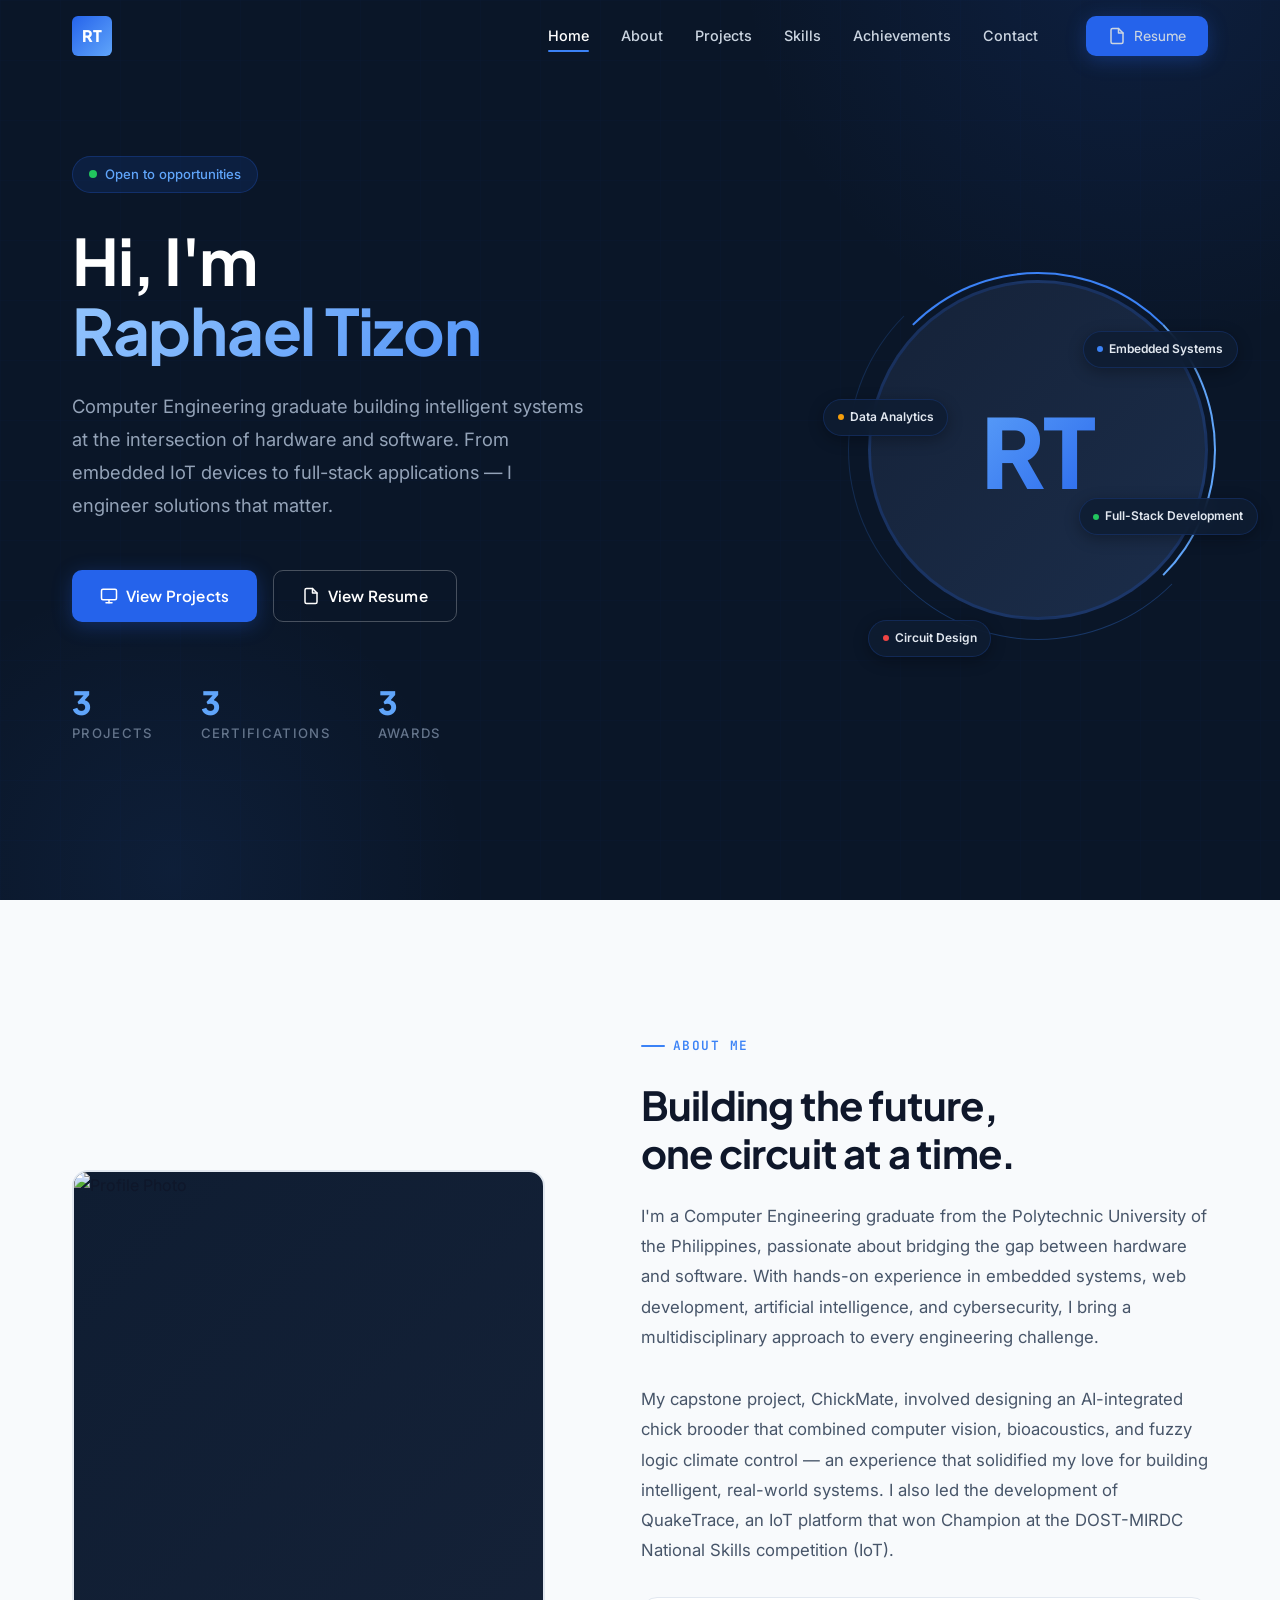
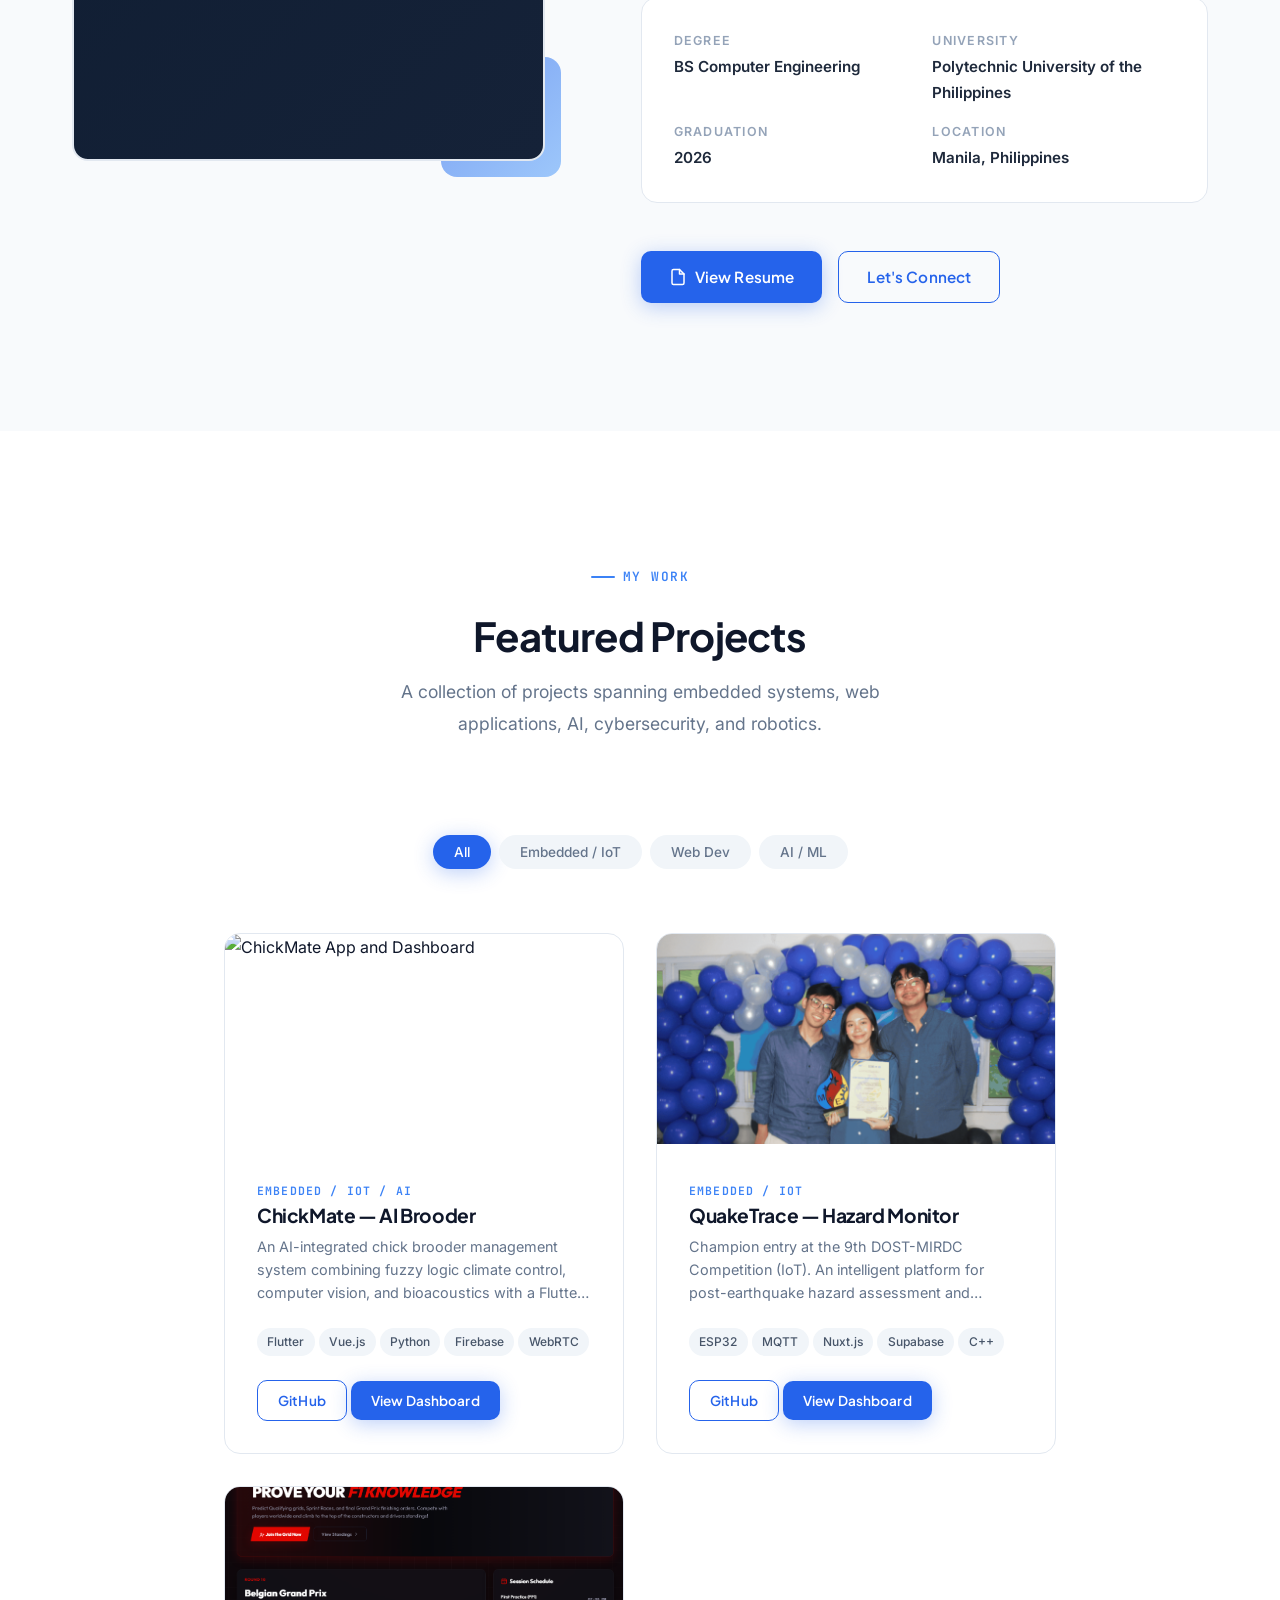
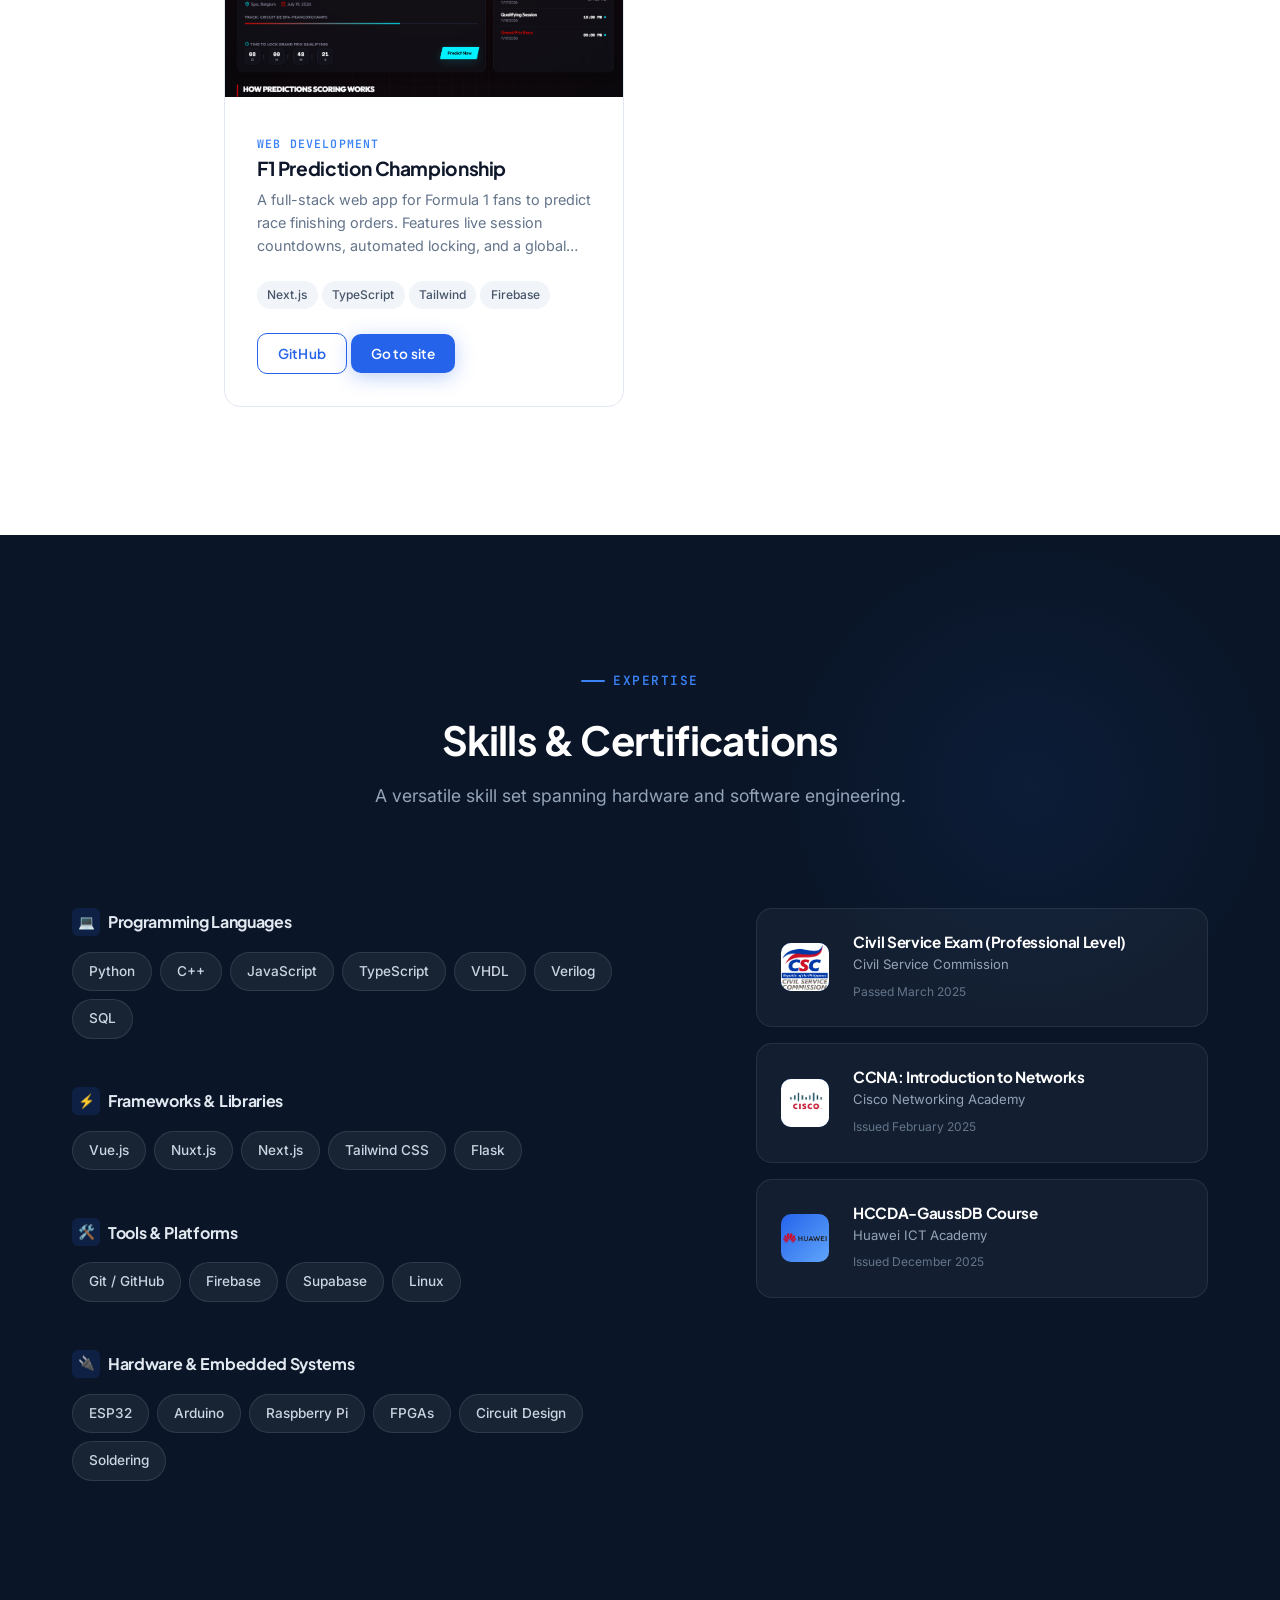
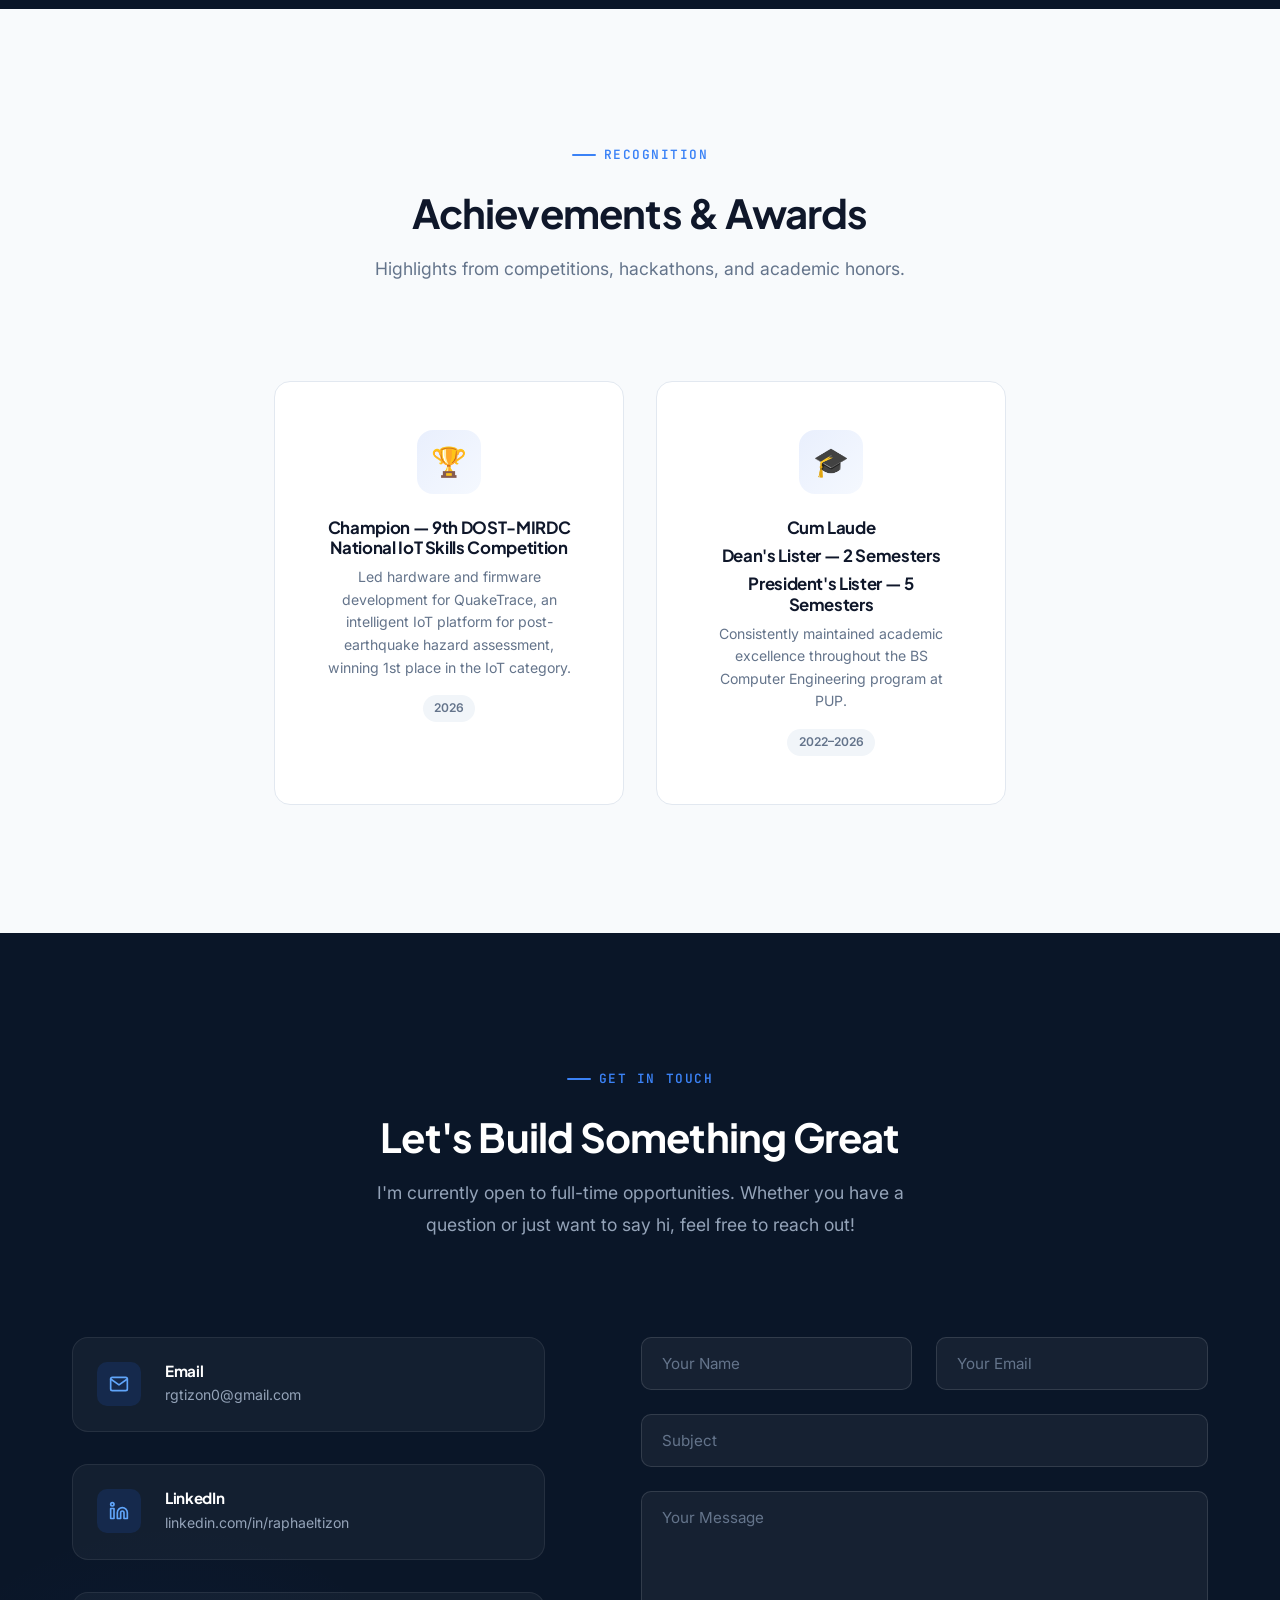
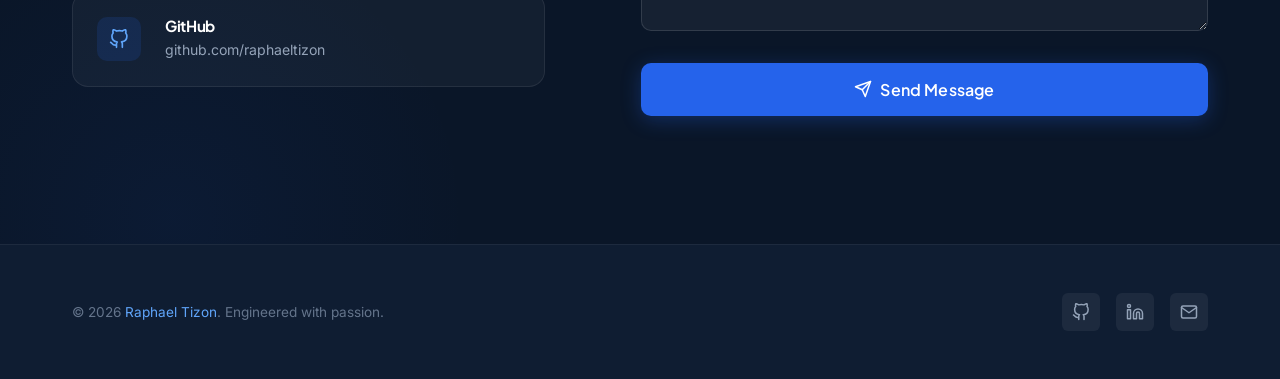
==== commit 27d880f6: "asda" ====
--- a/index.html
+++ b/index.html
@@ -10,6 +10,7 @@
     content="Raphael Tizon, Computer Engineer, Portfolio, PUP, Embedded Systems, AI, Cybersecurity, Web Development, Robotics">
   <meta name="author" content="Raphael Tizon">
   <title>Raphael Tizon — Computer Engineer</title>
+  <link rel="icon" type="image/svg+xml" href="assets/favicon.svg">
 
   <!-- Google Fonts -->
   <link rel="preconnect" href="https://fonts.googleapis.com">
@@ -180,7 +181,7 @@
             My capstone project, ChickMate, involved designing an AI-integrated chick brooder that combined
             computer vision, bioacoustics, and fuzzy logic climate control — an experience that solidified my love for
             building intelligent, real-world systems. I also led the development of QuakeTrace, an IoT platform that won
-            Champion at the DOST-MIRDC competition.
+            Champion at the DOST-MIRDC National Skills competition (IoT).
           </p>
 
           <div class="about-details reveal reveal-delay-3">
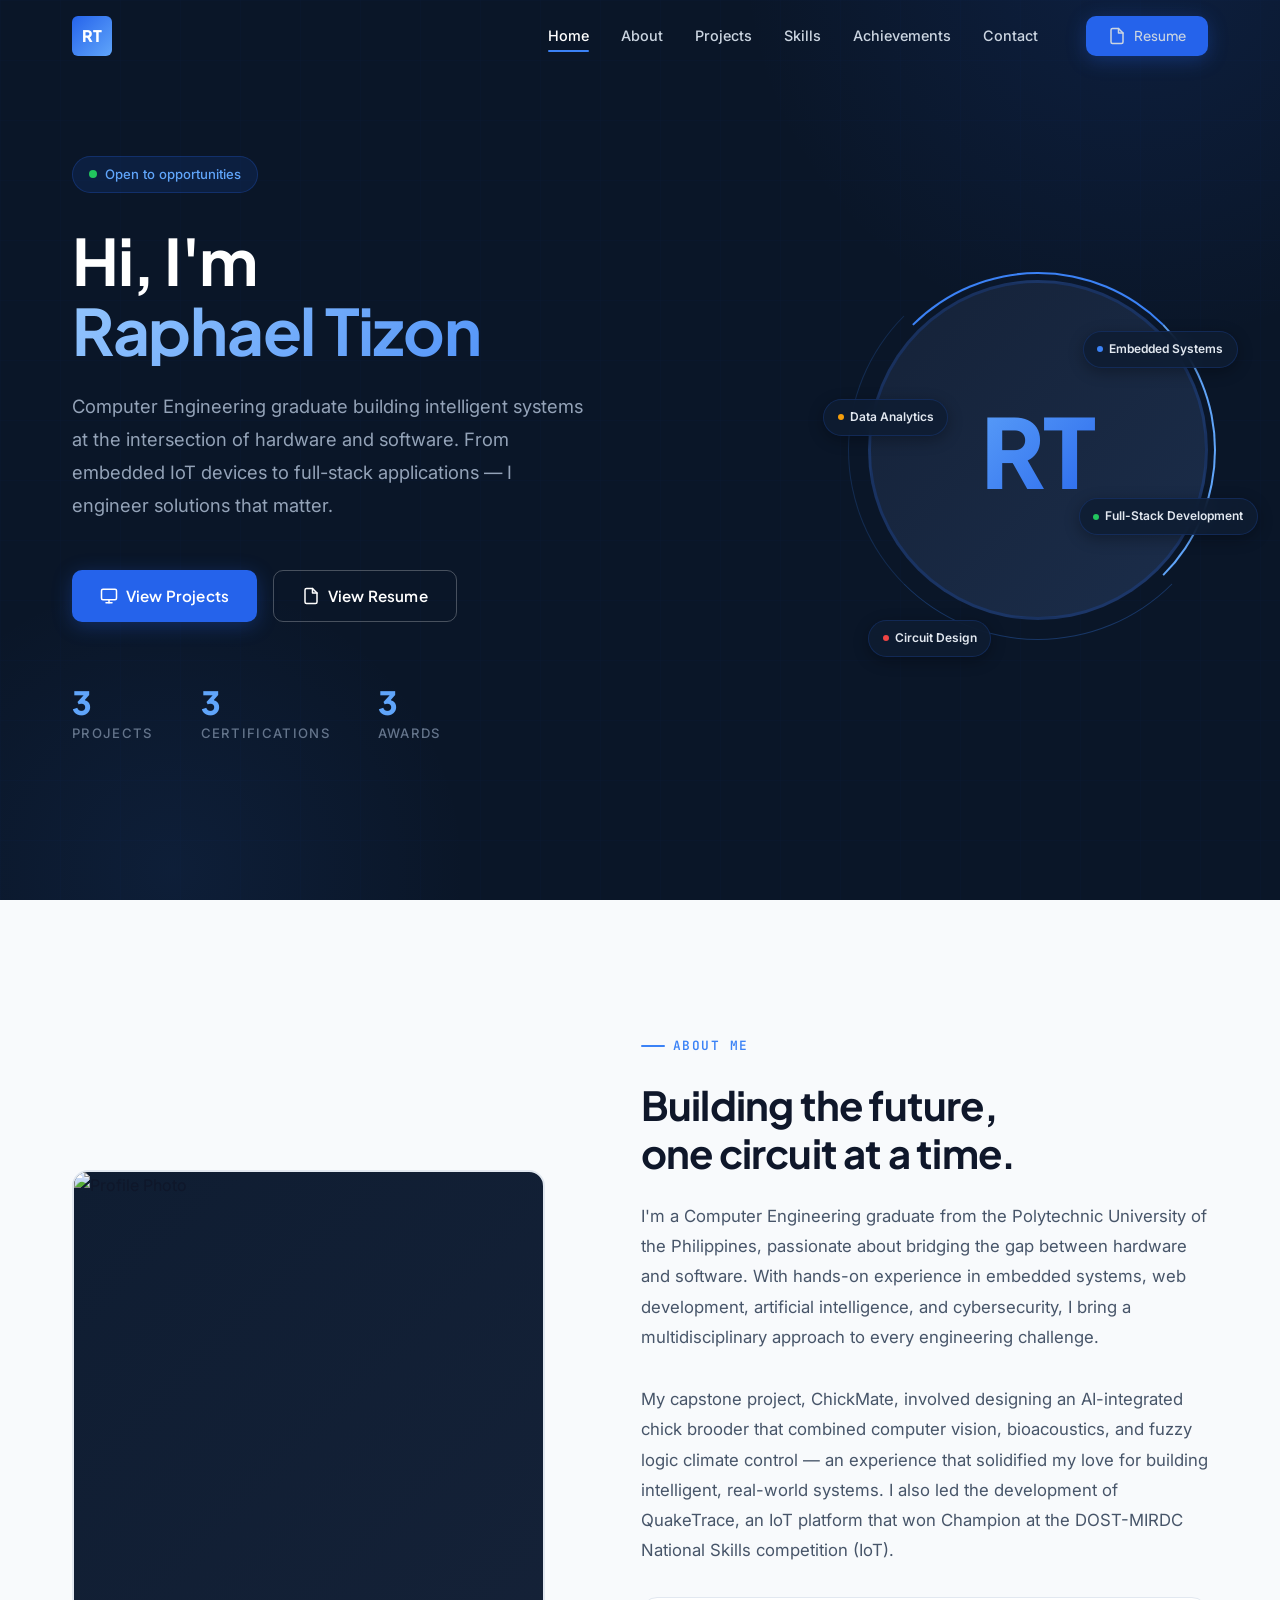
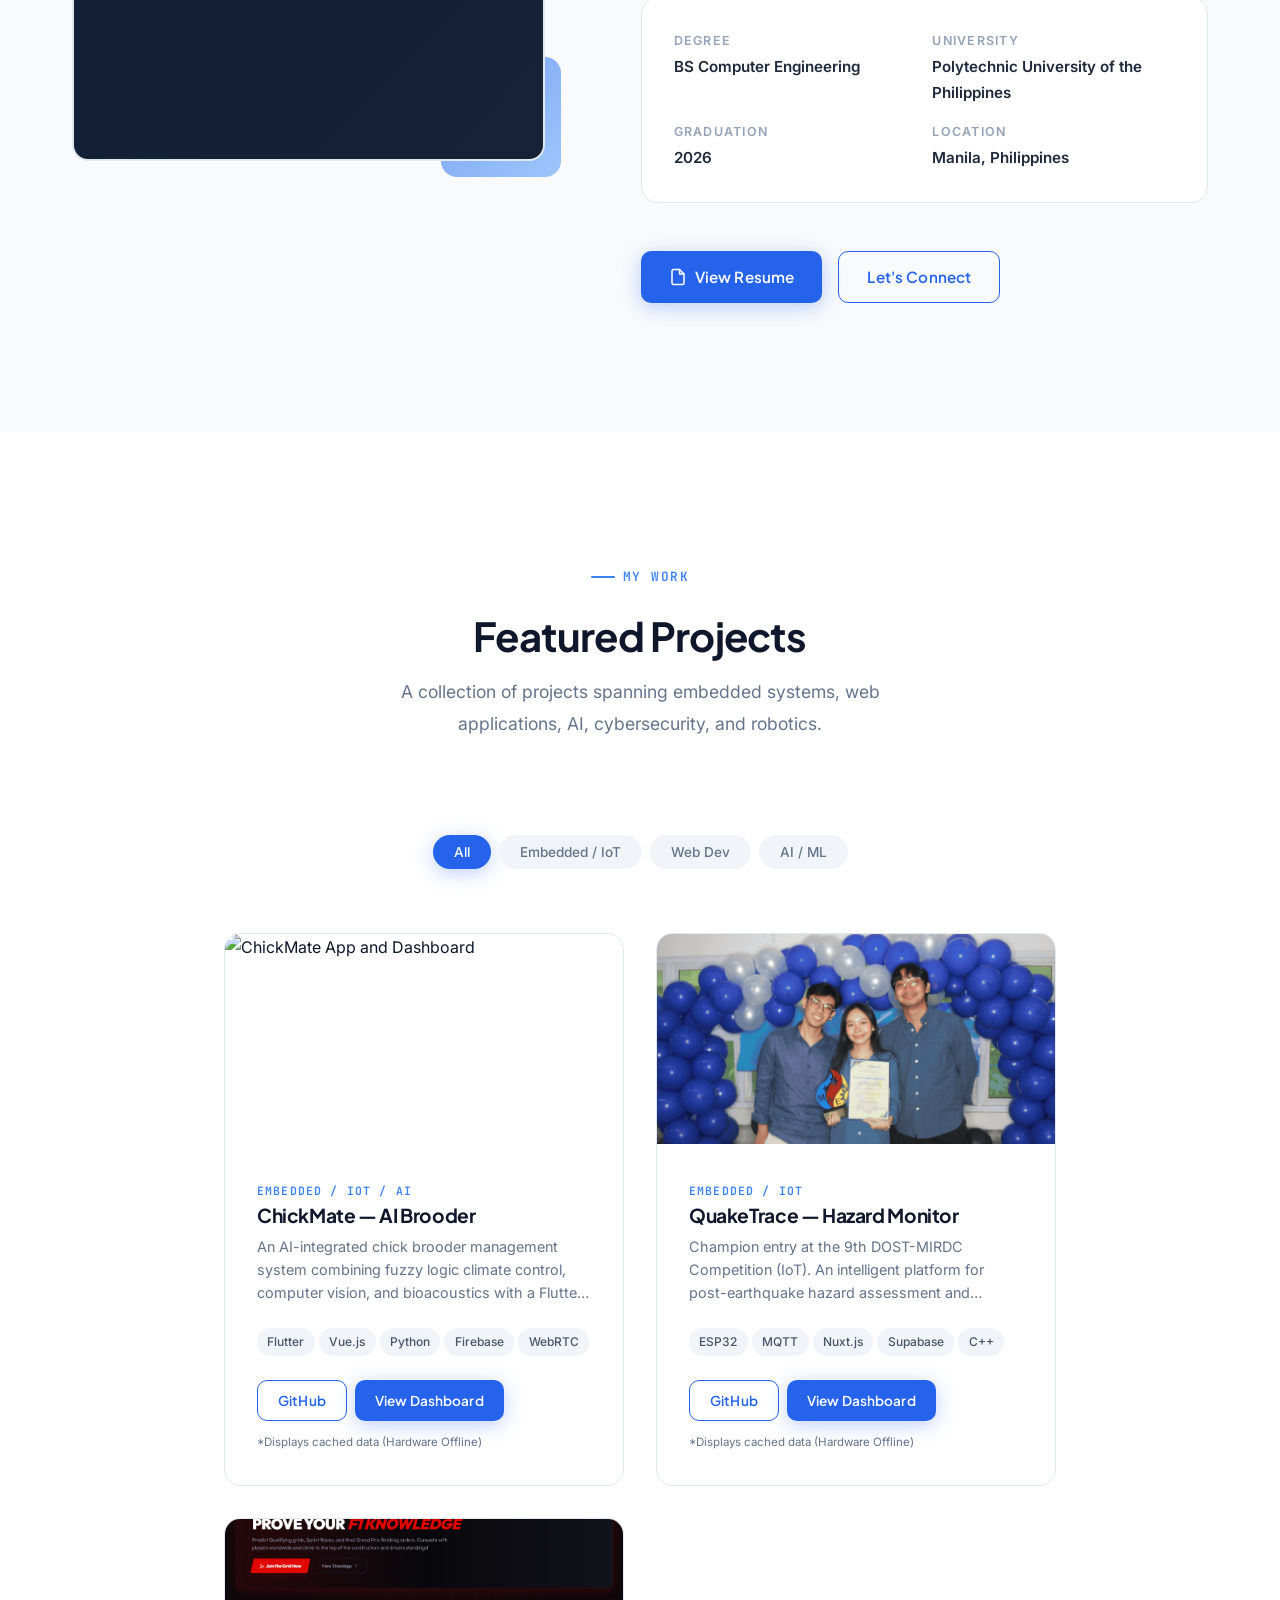
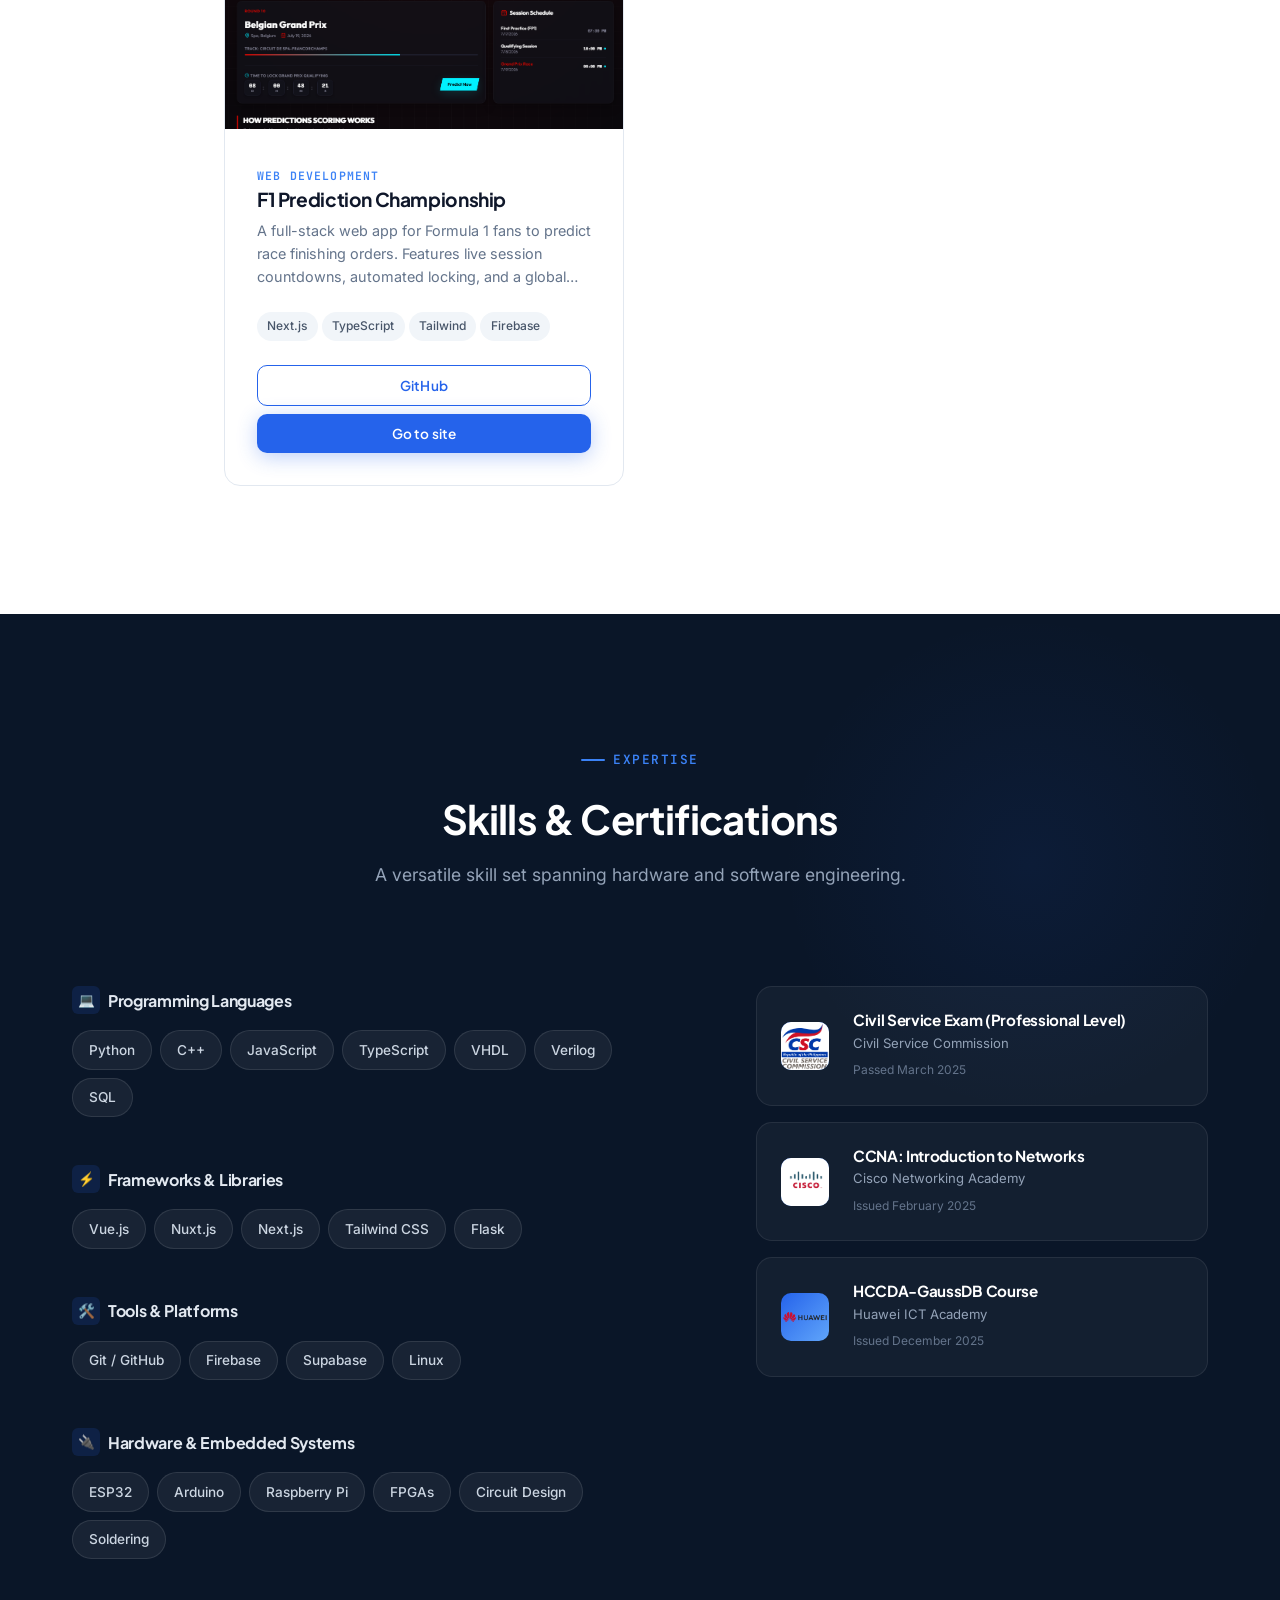
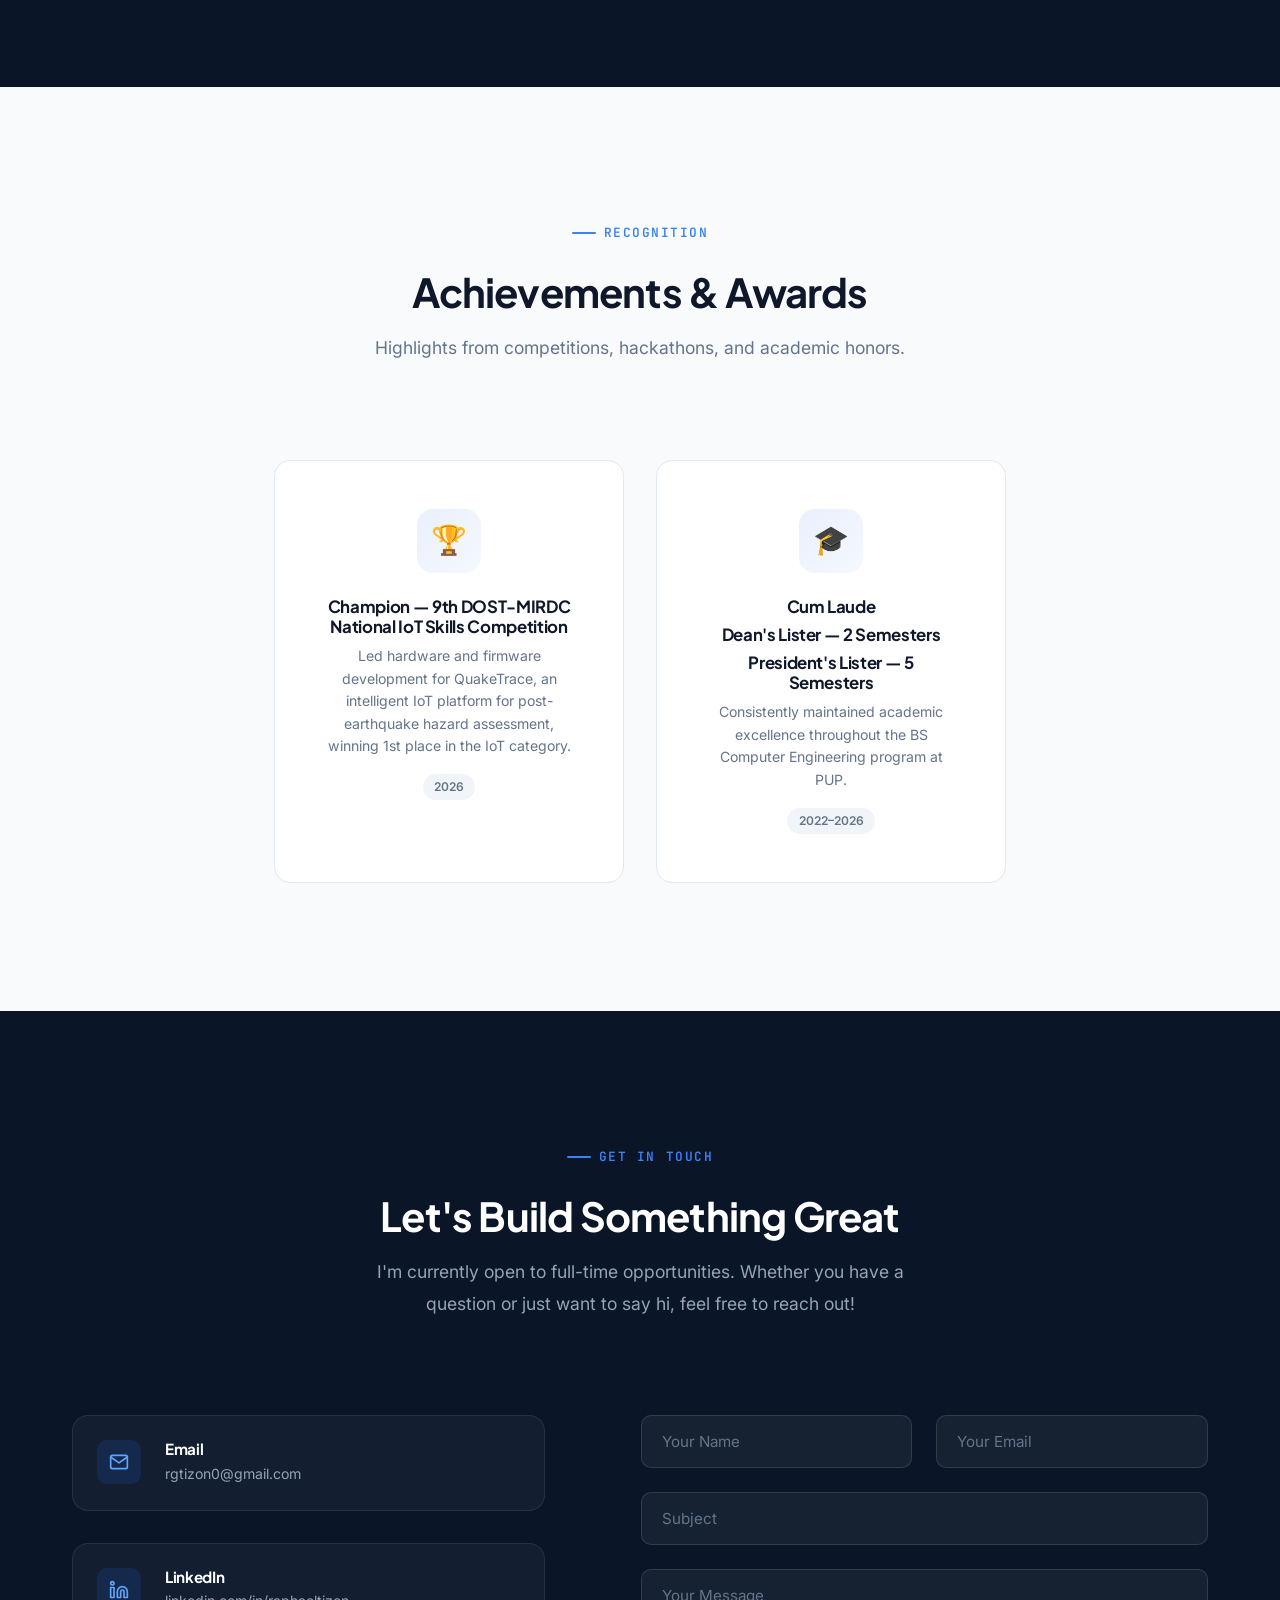
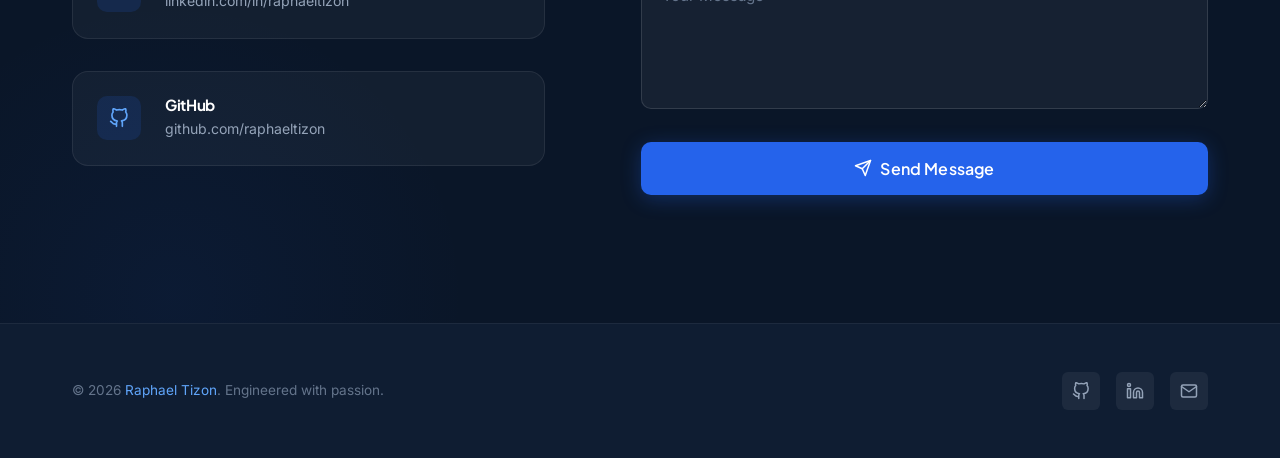
==== commit 66077d67: "asda" ====
--- a/index.html
+++ b/index.html
@@ -162,7 +162,7 @@
       <div class="about-grid">
         <div class="about-image-wrapper reveal">
           <div class="about-image">
-            <img src="assets/profile.jpg" alt="Profile Photo">
+            <img src="assets/profile.png" alt="Profile Photo">
           </div>
           <div class="about-image-accent"></div>
         </div>
@@ -269,9 +269,11 @@
               <span class="project-tag">WebRTC</span>
             </div>
             <div class="project-links mt-4">
-              <a href="https://github.com/kimbewi/ChickMate" target="_blank" class="btn btn-sm btn-outline">GitHub</a>
-              <a href="https://chickmate-web.vercel.app/" target="_blank" class="btn btn-sm btn-primary">View
-                Dashboard</a>
+              <div class="links-group">
+                <a href="https://github.com/kimbewi/ChickMate" target="_blank" class="btn btn-sm btn-outline">GitHub</a>
+                <a href="https://chickmate-web.vercel.app/" target="_blank" class="btn btn-sm btn-primary">View Dashboard</a>
+              </div>
+              <span class="caption-text">*Displays cached data (Hardware Offline)</span>
             </div>
           </div>
         </div>
@@ -299,10 +301,12 @@
               <span class="project-tag">C++</span>
             </div>
             <div class="project-links mt-4">
-              <a href="https://github.com/ellameaea/iot-dashboard" target="_blank"
-                class="btn btn-sm btn-outline">GitHub</a>
-              <a href="https://iot-dashboard-jqlf.vercel.app/" target="_blank" class="btn btn-sm btn-primary">View
-                Dashboard</a>
+              <div class="links-group">
+                <a href="https://github.com/ellameaea/iot-dashboard" target="_blank"
+                  class="btn btn-sm btn-outline">GitHub</a>
+                <a href="https://iot-dashboard-jqlf.vercel.app/" target="_blank" class="btn btn-sm btn-primary">View Dashboard</a>
+              </div>
+              <span class="caption-text">*Displays cached data (Hardware Offline)</span>
             </div>
           </div>
         </div>
--- a/css/styles.css
+++ b/css/styles.css
@@ -939,6 +939,31 @@
   font-weight: 500;
 }
 
+.project-links {
+  display: flex;
+  flex-direction: column;
+  gap: 8px;
+}
+
+.links-group {
+  display: flex;
+  gap: var(--space-sm);
+  flex-wrap: wrap;
+}
+
+.caption-text {
+  display: block;
+  font-size: 0.72rem;
+  color: var(--gray-500);
+  font-family: var(--font-body);
+  margin-top: 4px;
+}
+
+.caption-text.mt-2 {
+  margin-top: var(--space-sm);
+}
+
+
 /* ============================================================
    10. SKILLS SECTION
    ============================================================ */
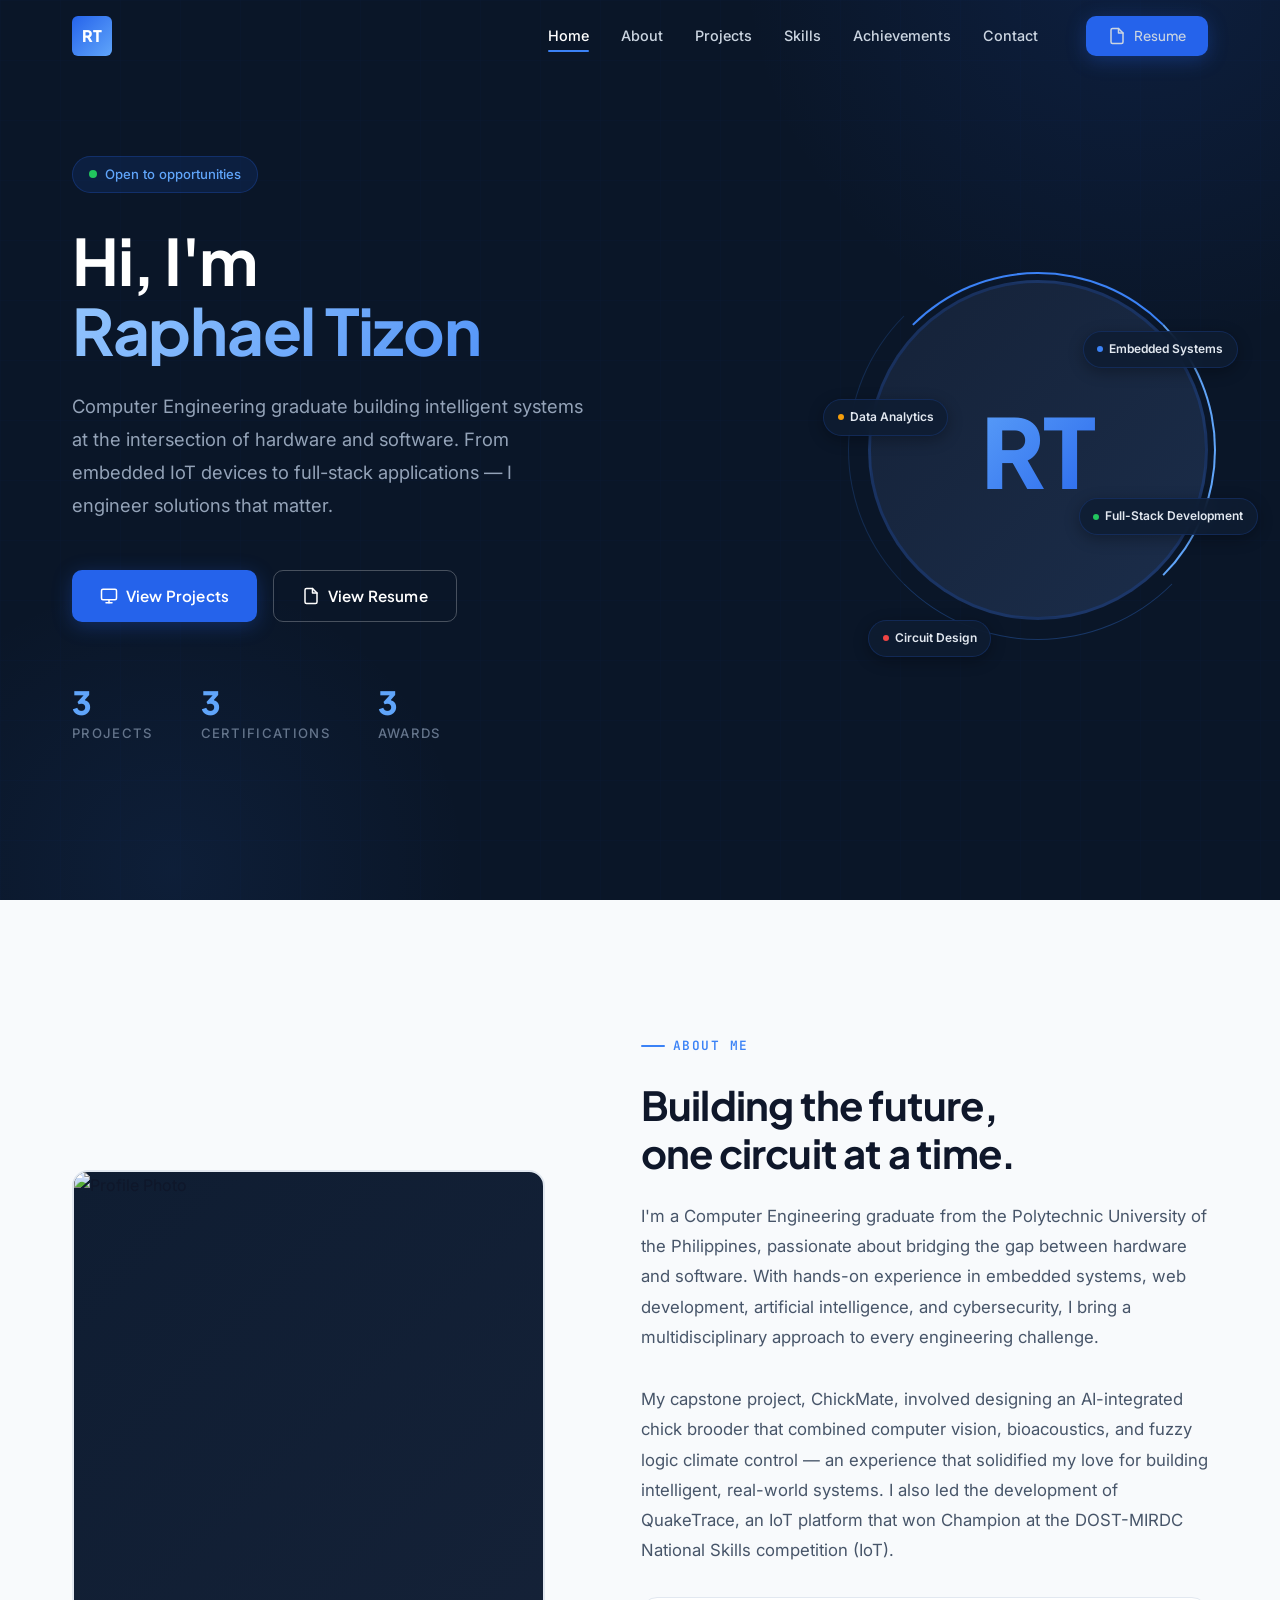
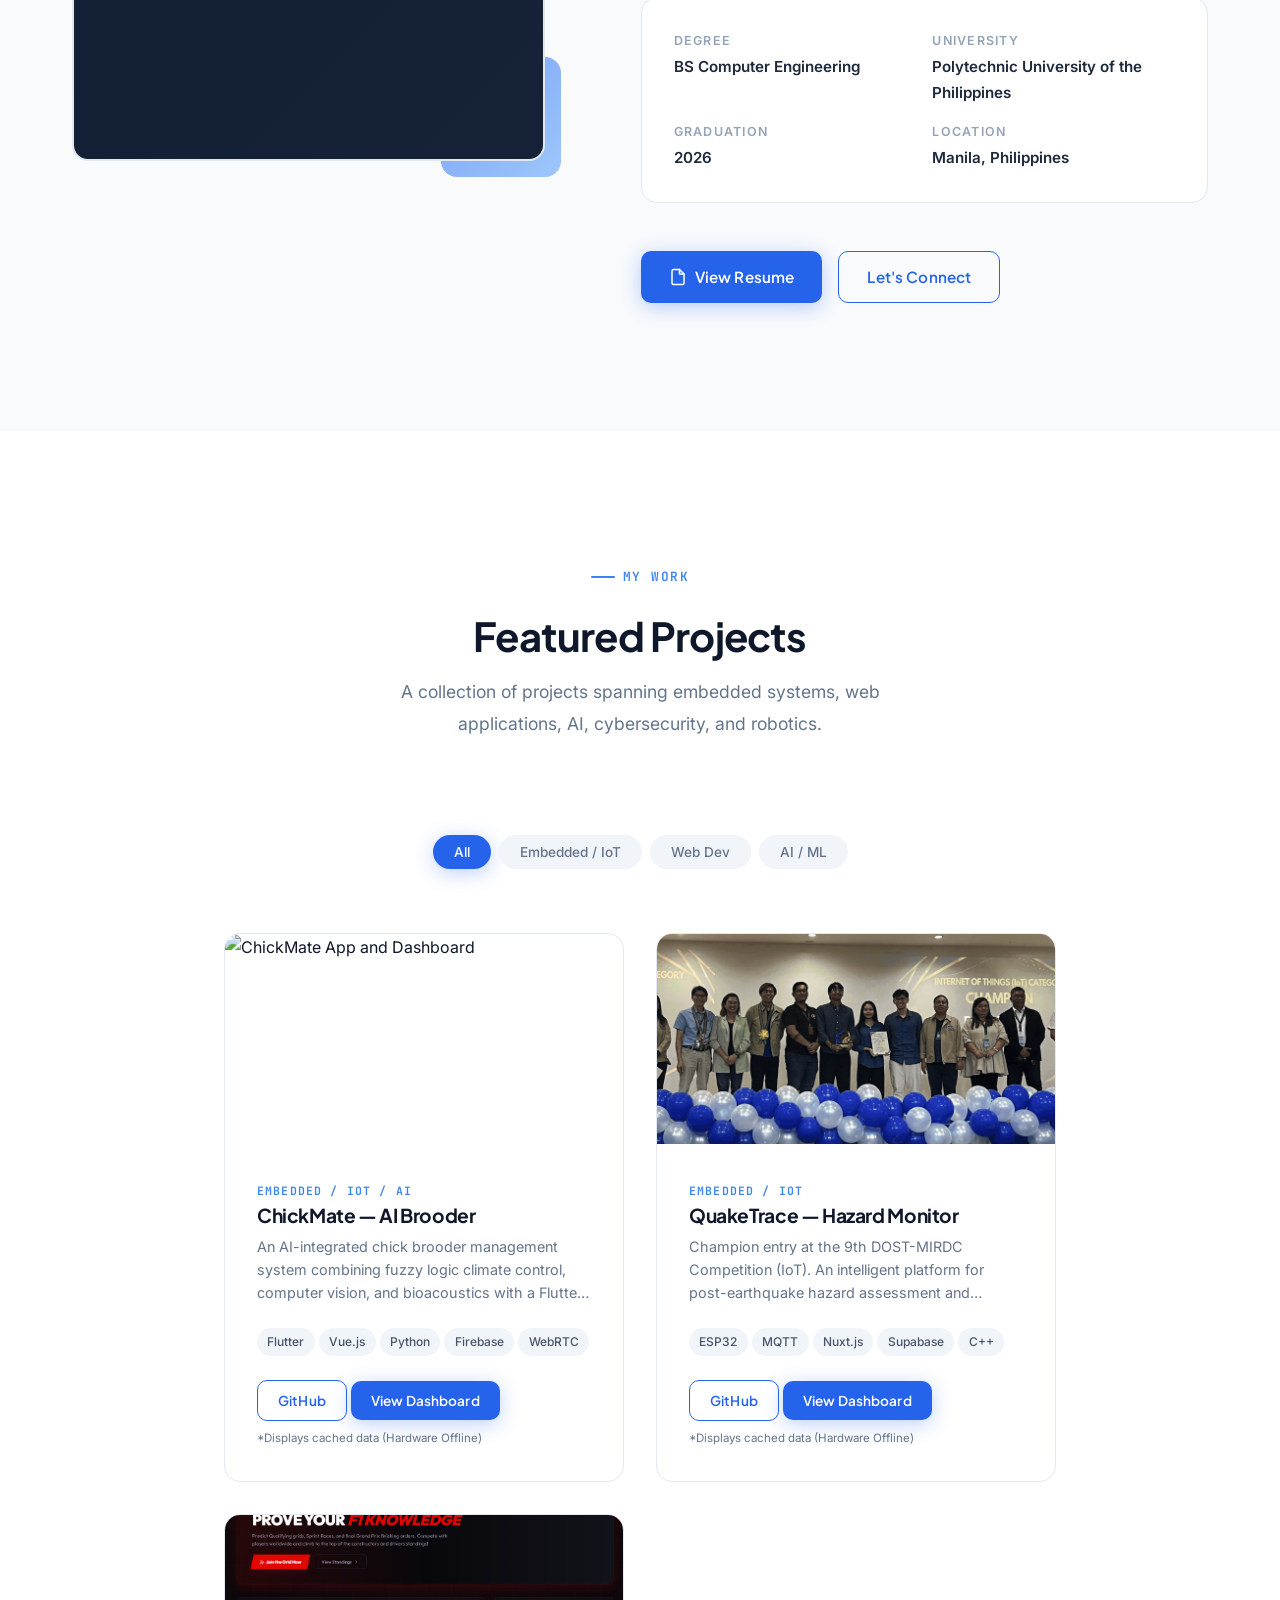
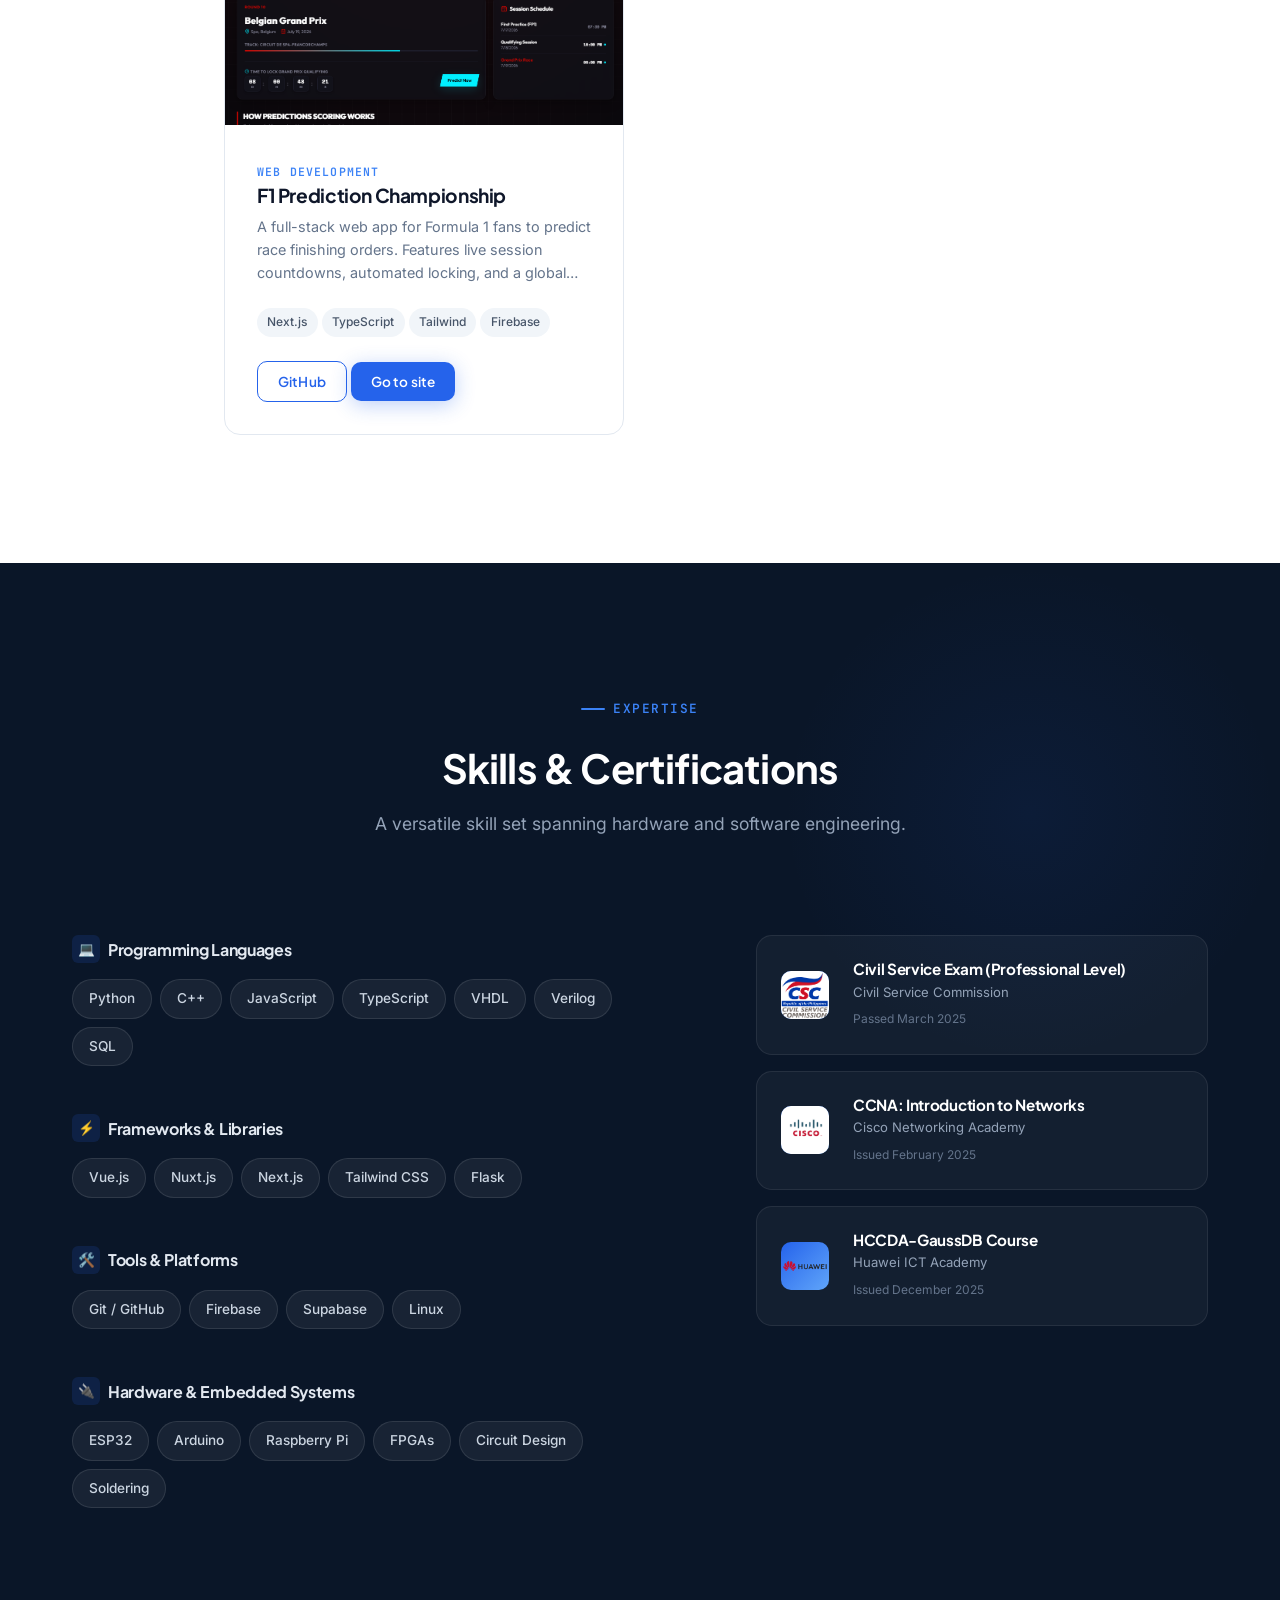
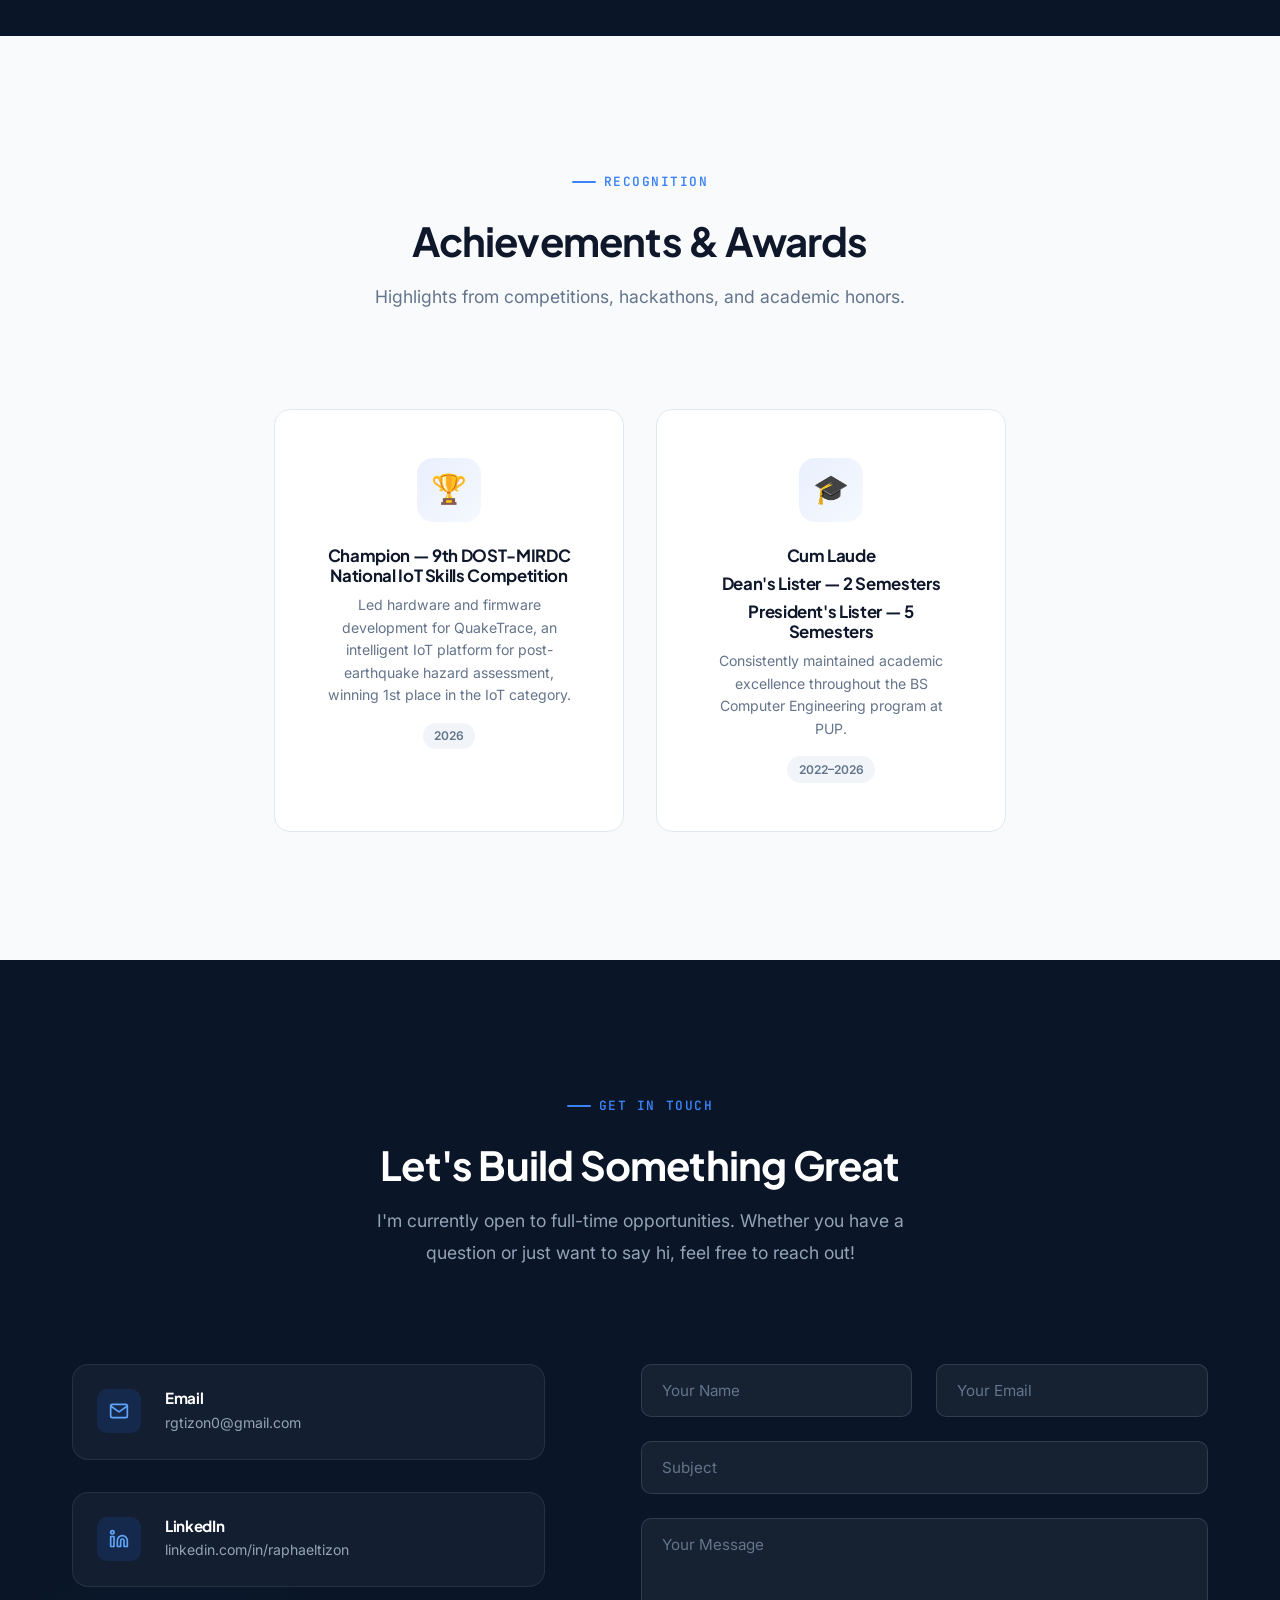
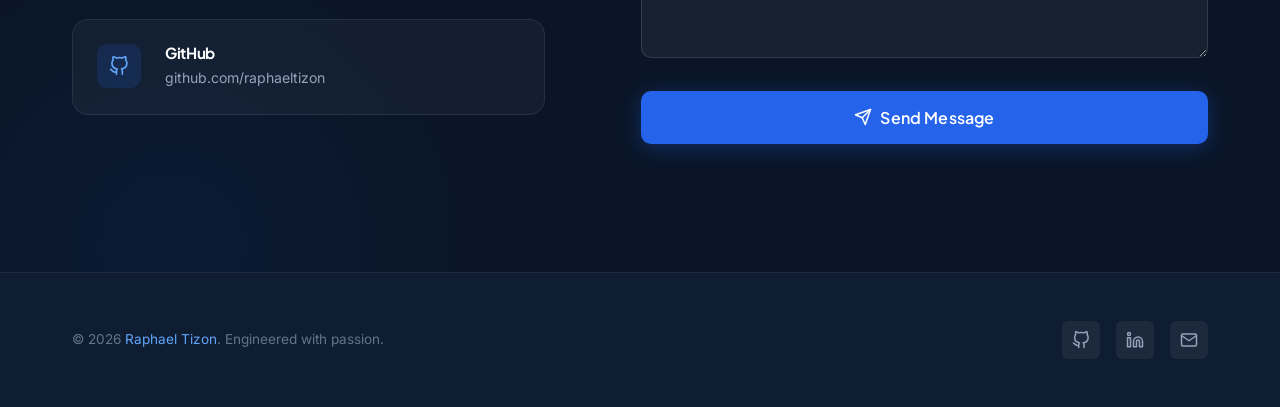
==== commit 1dc0eea2: "asda" ====
--- a/index.html
+++ b/index.html
@@ -269,10 +269,8 @@
               <span class="project-tag">WebRTC</span>
             </div>
             <div class="project-links mt-4">
-              <div class="links-group">
-                <a href="https://github.com/kimbewi/ChickMate" target="_blank" class="btn btn-sm btn-outline">GitHub</a>
-                <a href="https://chickmate-web.vercel.app/" target="_blank" class="btn btn-sm btn-primary">View Dashboard</a>
-              </div>
+              <a href="https://github.com/kimbewi/ChickMate" target="_blank" class="btn btn-sm btn-outline">GitHub</a>
+              <a href="https://chickmate-web.vercel.app/" target="_blank" class="btn btn-sm btn-primary">View Dashboard</a>
               <span class="caption-text">*Displays cached data (Hardware Offline)</span>
             </div>
           </div>
@@ -301,11 +299,9 @@
               <span class="project-tag">C++</span>
             </div>
             <div class="project-links mt-4">
-              <div class="links-group">
-                <a href="https://github.com/ellameaea/iot-dashboard" target="_blank"
-                  class="btn btn-sm btn-outline">GitHub</a>
-                <a href="https://iot-dashboard-jqlf.vercel.app/" target="_blank" class="btn btn-sm btn-primary">View Dashboard</a>
-              </div>
+              <a href="https://github.com/ellameaea/iot-dashboard" target="_blank"
+                class="btn btn-sm btn-outline">GitHub</a>
+              <a href="https://iot-dashboard-jqlf.vercel.app/" target="_blank" class="btn btn-sm btn-primary">View Dashboard</a>
               <span class="caption-text">*Displays cached data (Hardware Offline)</span>
             </div>
           </div>
--- a/css/styles.css
+++ b/css/styles.css
@@ -939,24 +939,12 @@
   font-weight: 500;
 }
 
-.project-links {
-  display: flex;
-  flex-direction: column;
-  gap: 8px;
-}
-
-.links-group {
-  display: flex;
-  gap: var(--space-sm);
-  flex-wrap: wrap;
-}
-
 .caption-text {
   display: block;
   font-size: 0.72rem;
   color: var(--gray-500);
   font-family: var(--font-body);
-  margin-top: 4px;
+  margin-top: 8px;
 }
 
 .caption-text.mt-2 {
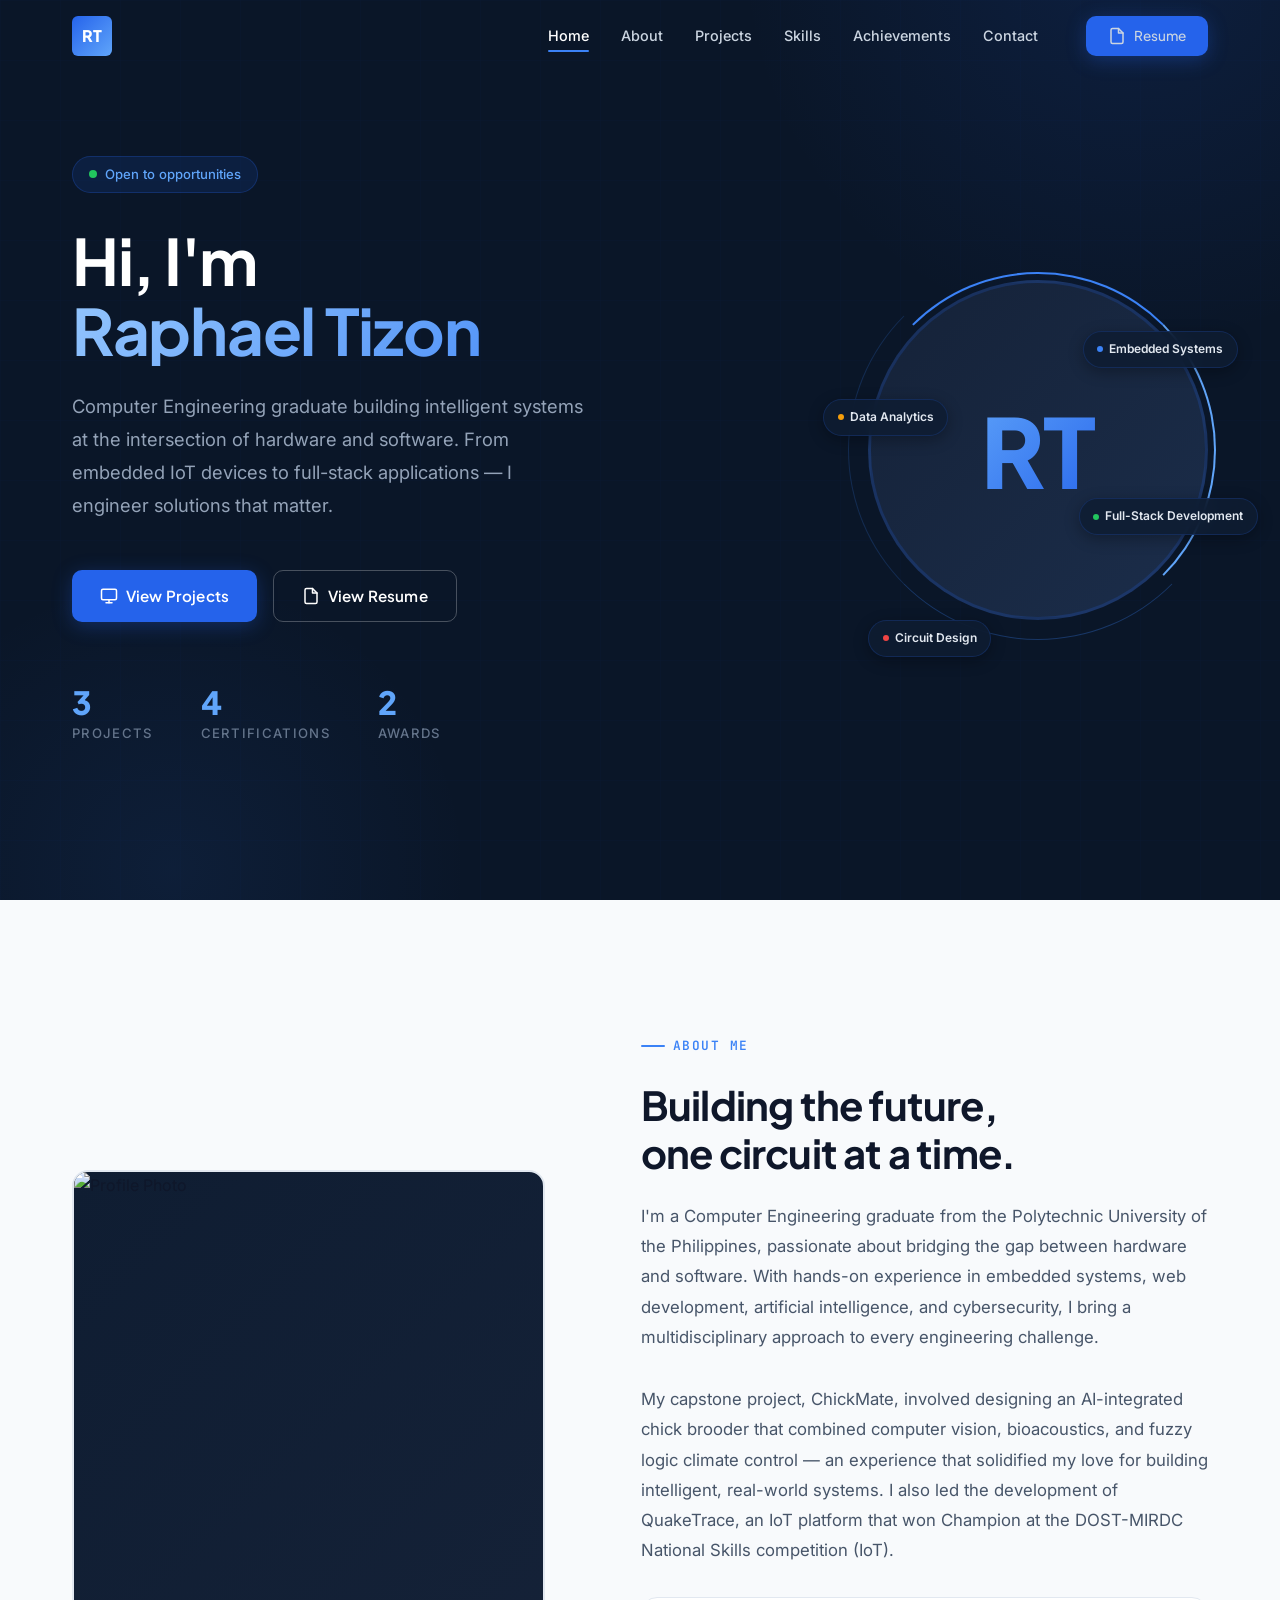
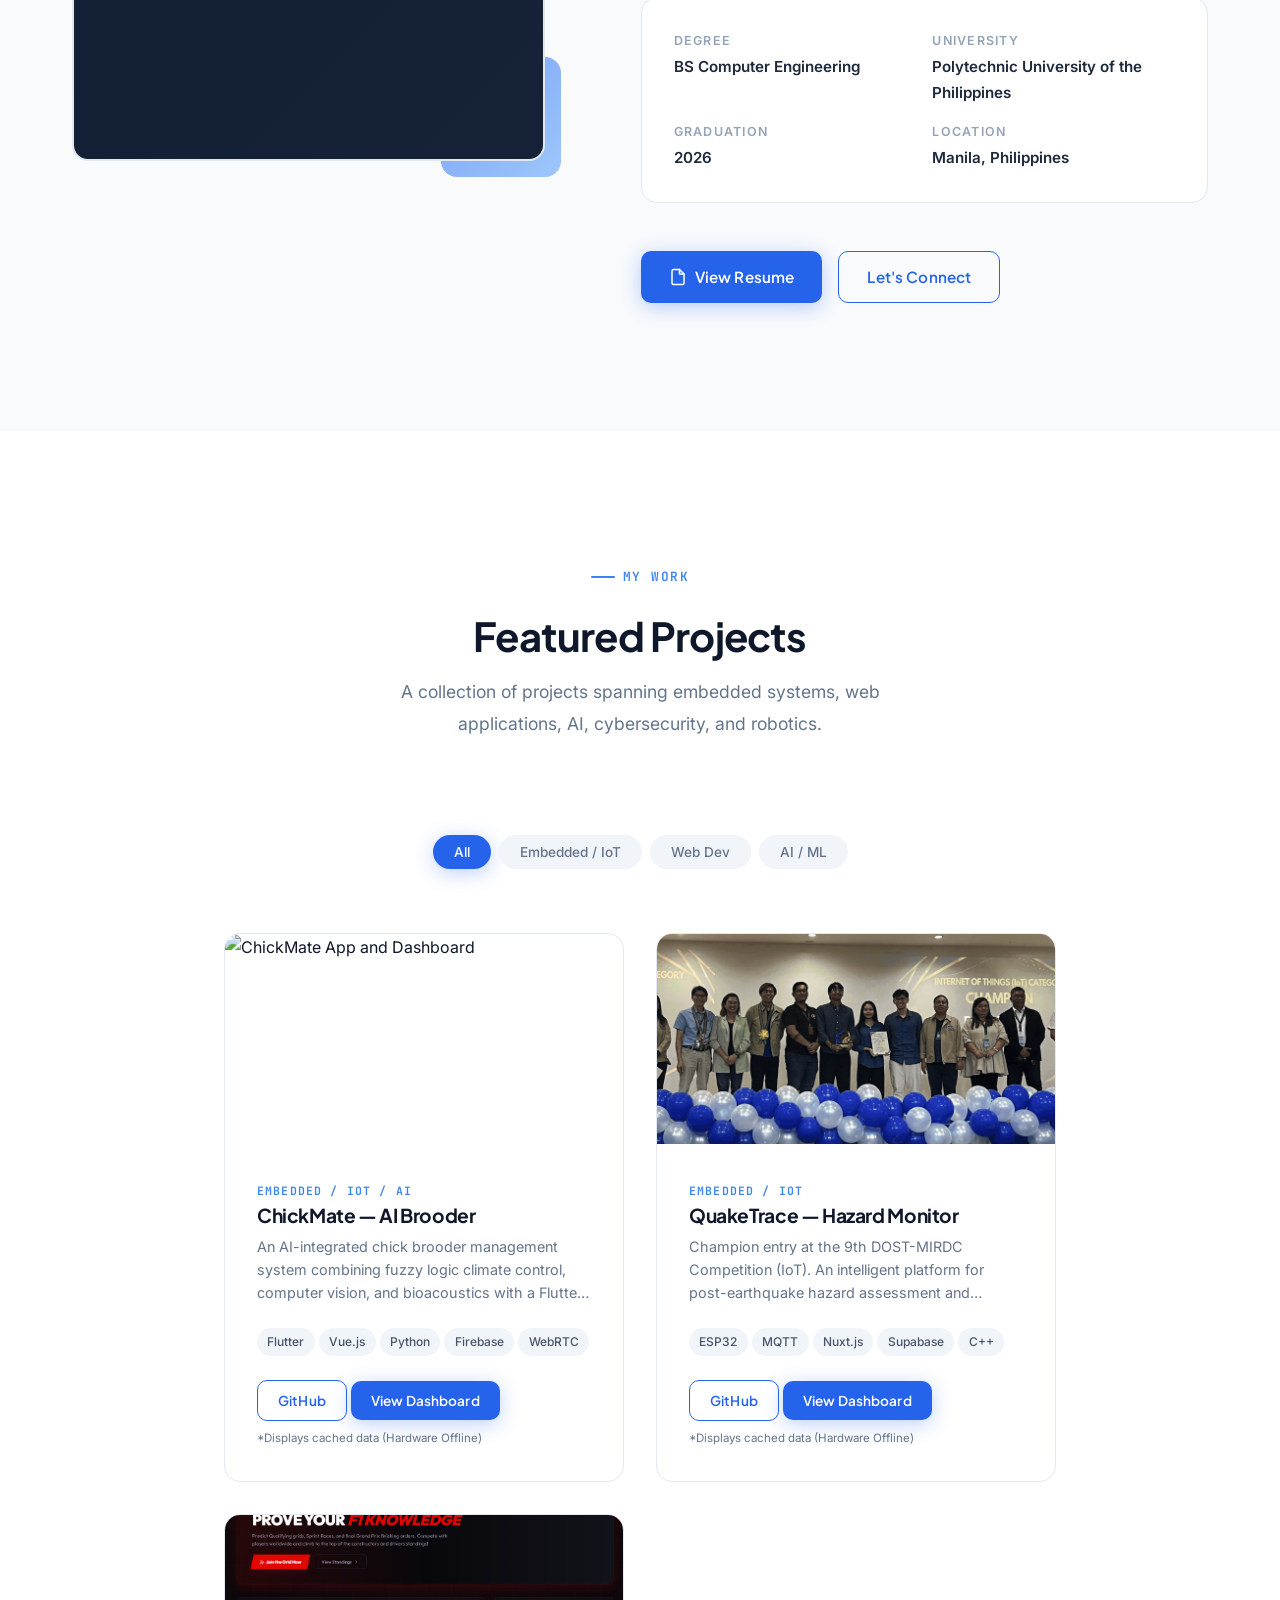
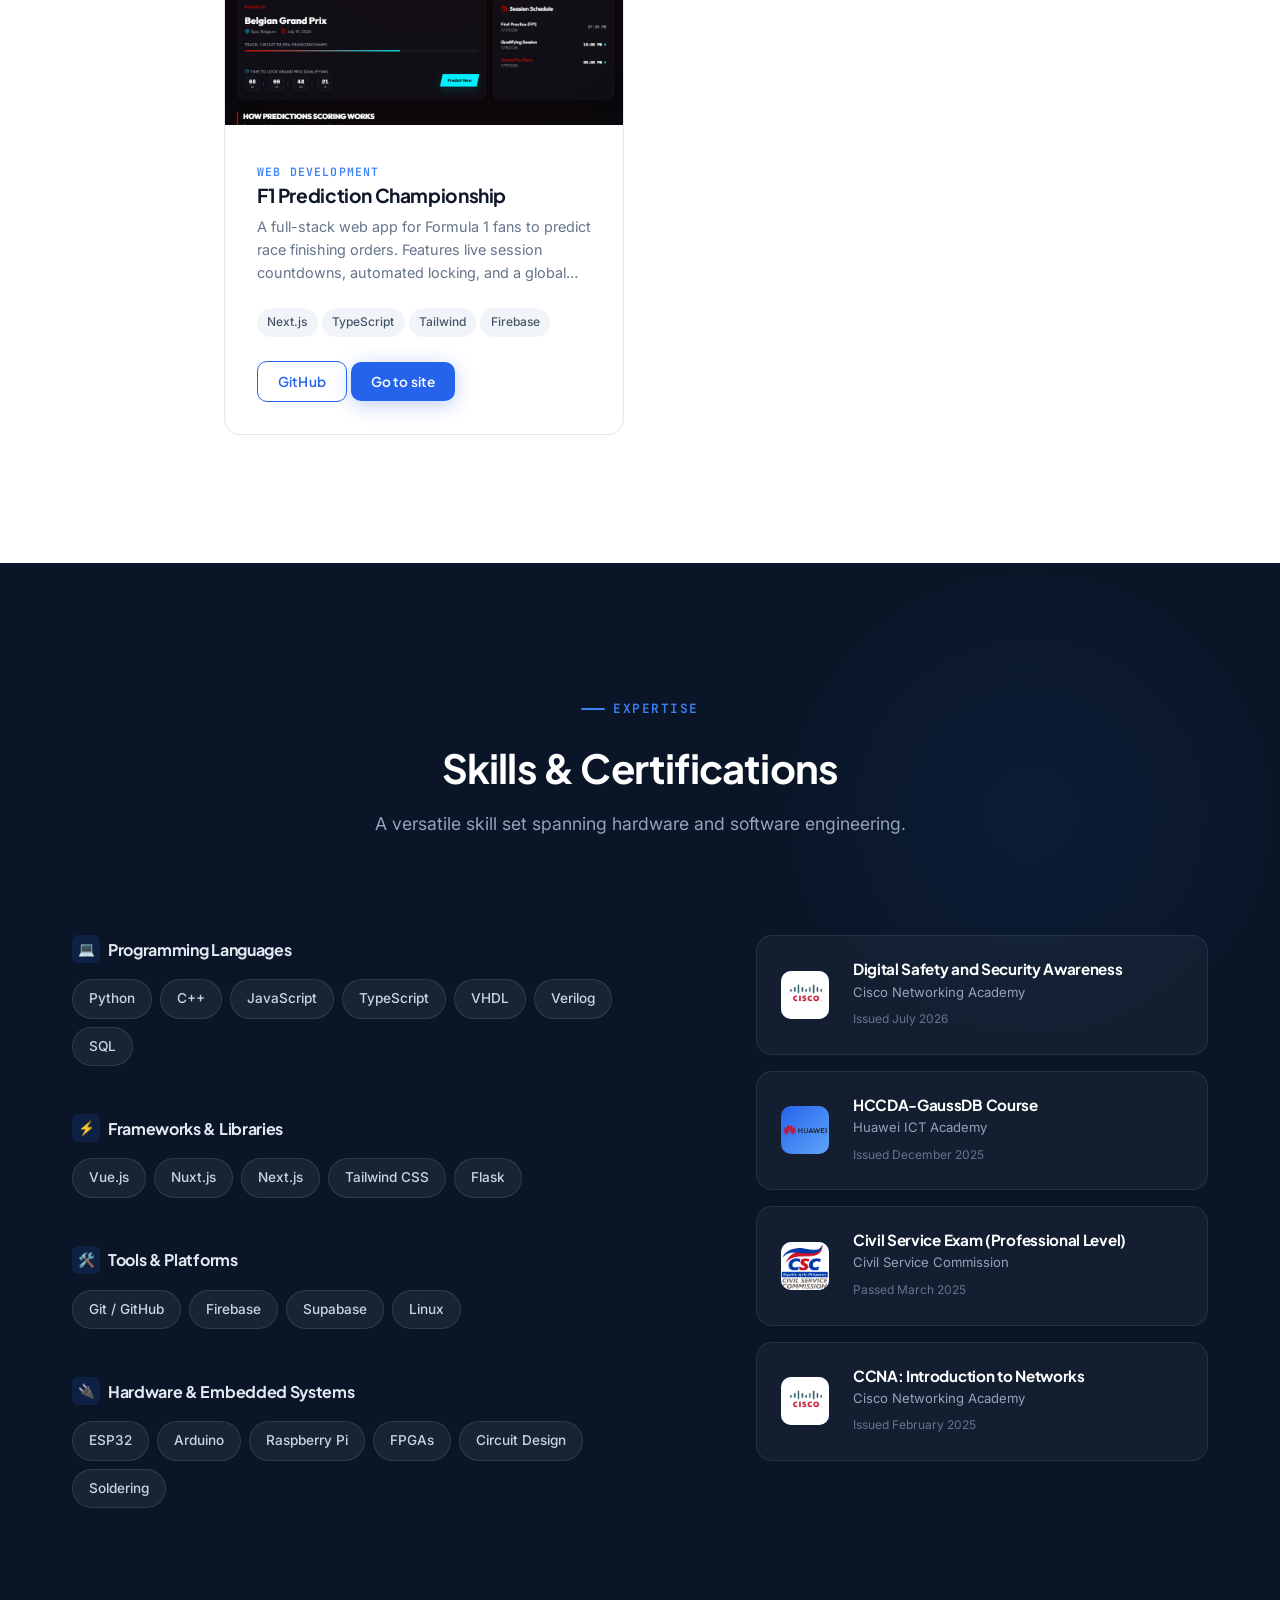
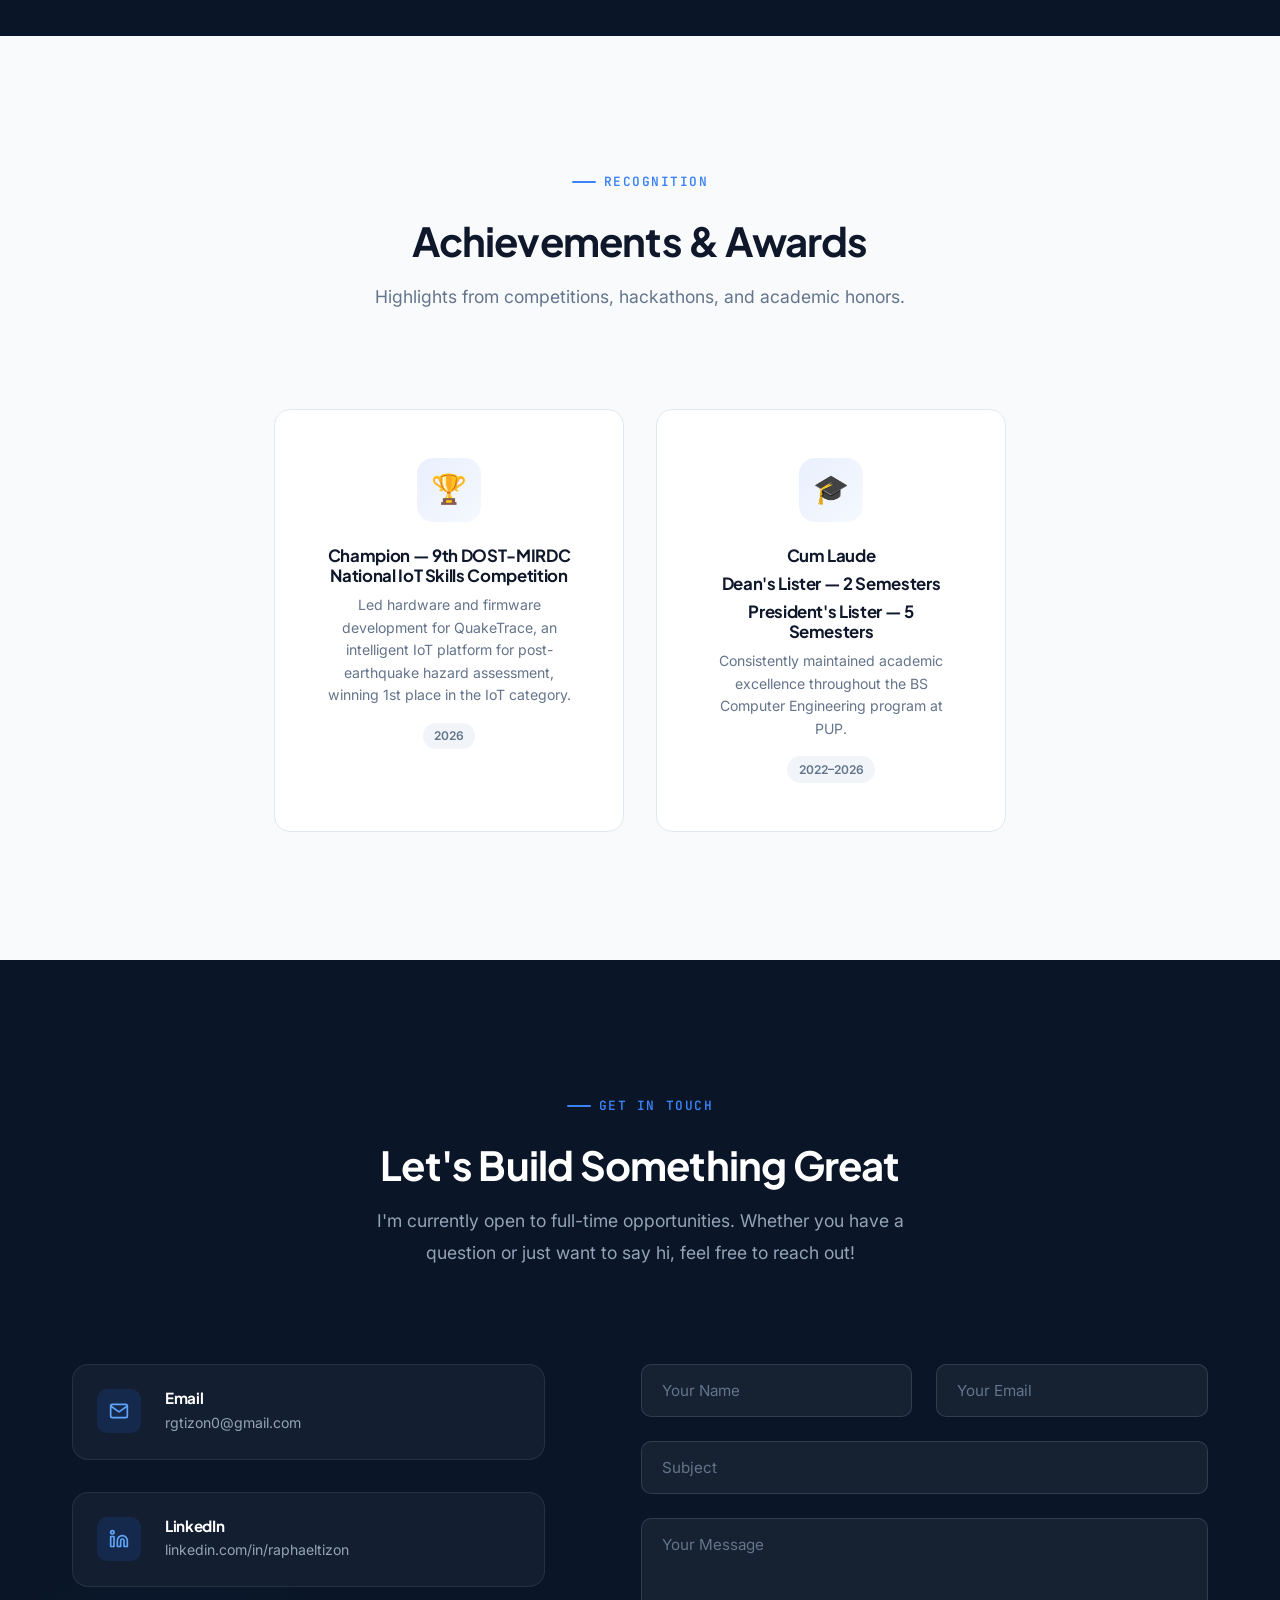
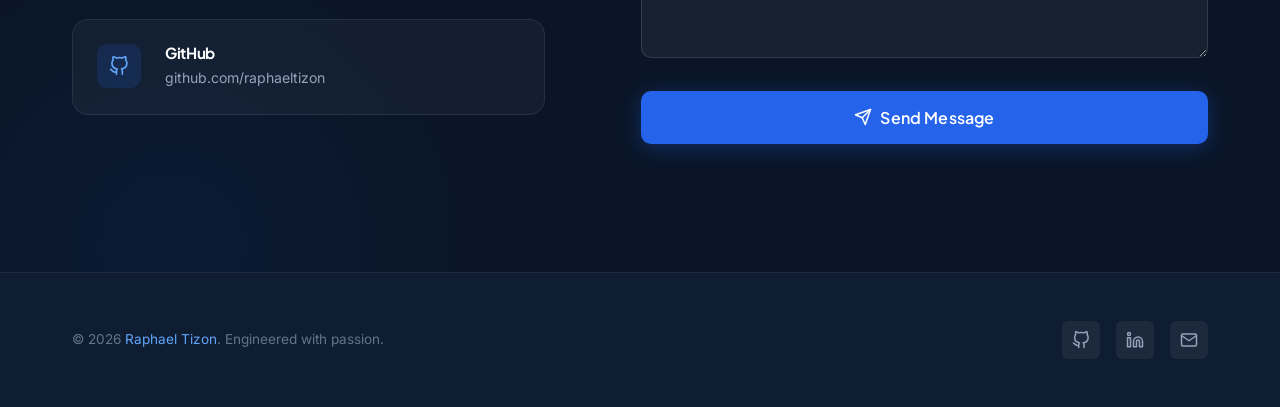
==== commit d3043359: "asd" ====
--- a/index.html
+++ b/index.html
@@ -113,11 +113,11 @@
             <div class="stat-label">Projects</div>
           </div>
           <div class="stat-item">
-            <div class="stat-number"><span data-count="3">0</span></div>
+            <div class="stat-number"><span data-count="4">0</span></div>
             <div class="stat-label">Certifications</div>
           </div>
           <div class="stat-item">
-            <div class="stat-number"><span data-count="3">0</span></div>
+            <div class="stat-number"><span data-count="2">0</span></div>
             <div class="stat-label">Awards</div>
           </div>
         </div>
@@ -270,7 +270,8 @@
             </div>
             <div class="project-links mt-4">
               <a href="https://github.com/kimbewi/ChickMate" target="_blank" class="btn btn-sm btn-outline">GitHub</a>
-              <a href="https://chickmate-web.vercel.app/" target="_blank" class="btn btn-sm btn-primary">View Dashboard</a>
+              <a href="https://chickmate-web.vercel.app/" target="_blank" class="btn btn-sm btn-primary">View
+                Dashboard</a>
               <span class="caption-text">*Displays cached data (Hardware Offline)</span>
             </div>
           </div>
@@ -301,7 +302,8 @@
             <div class="project-links mt-4">
               <a href="https://github.com/ellameaea/iot-dashboard" target="_blank"
                 class="btn btn-sm btn-outline">GitHub</a>
-              <a href="https://iot-dashboard-jqlf.vercel.app/" target="_blank" class="btn btn-sm btn-primary">View Dashboard</a>
+              <a href="https://iot-dashboard-jqlf.vercel.app/" target="_blank" class="btn btn-sm btn-primary">View
+                Dashboard</a>
               <span class="caption-text">*Displays cached data (Hardware Offline)</span>
             </div>
           </div>
@@ -421,7 +423,25 @@
         <!-- Certifications -->
         <div class="certifications-list">
 
-          <a href="assets/cert-civil-service.png" class="cert-card reveal cert-modal-trigger">
+          <a href="assets/cert-digitalsafety.pdf" class="cert-card reveal cert-modal-trigger">
+            <div class="cert-icon"><img src="assets/cisco-logo.png" alt="Cisco"></div>
+            <div class="cert-info">
+              <h4>Digital Safety and Security Awareness</h4>
+              <p class="cert-issuer">Cisco Networking Academy</p>
+              <p class="cert-date">Issued July 2026</p>
+            </div>
+          </a>
+
+          <a href="assets/cert-hccda.png" class="cert-card reveal reveal-delay-1 cert-modal-trigger">
+            <div class="cert-icon"><img src="assets/huawei-ict-academy-logo.png" alt="Huawei Logo"></div>
+            <div class="cert-info">
+              <h4>HCCDA-GaussDB Course</h4>
+              <p class="cert-issuer">Huawei ICT Academy</p>
+              <p class="cert-date">Issued December 2025</p>
+            </div>
+          </a>
+
+          <a href="assets/cert-civil-service.png" class="cert-card reveal reveal-delay-2 cert-modal-trigger">
             <div class="cert-icon"><img src="assets/civil-service-commission-logo.png" alt="Civil Service Logo"></div>
             <div class="cert-info">
               <h4>Civil Service Exam (Professional Level)</h4>
@@ -430,21 +450,12 @@
             </div>
           </a>
 
-          <a href="assets/cert-ccna.pdf" class="cert-card reveal reveal-delay-1 cert-modal-trigger">
+          <a href="assets/cert-ccna.pdf" class="cert-card reveal reveal-delay-3 cert-modal-trigger">
             <div class="cert-icon"><img src="assets/cisco-logo.png" alt="Cisco"></div>
             <div class="cert-info">
               <h4>CCNA: Introduction to Networks</h4>
               <p class="cert-issuer">Cisco Networking Academy</p>
               <p class="cert-date">Issued February 2025</p>
-            </div>
-          </a>
-
-          <a href="assets/cert-hccda.png" class="cert-card reveal reveal-delay-2 cert-modal-trigger">
-            <div class="cert-icon"><img src="assets/huawei-ict-academy-logo.png" alt="Huawei Logo"></div>
-            <div class="cert-info">
-              <h4>HCCDA-GaussDB Course</h4>
-              <p class="cert-issuer">Huawei ICT Academy</p>
-              <p class="cert-date">Issued December 2025</p>
             </div>
           </a>
 
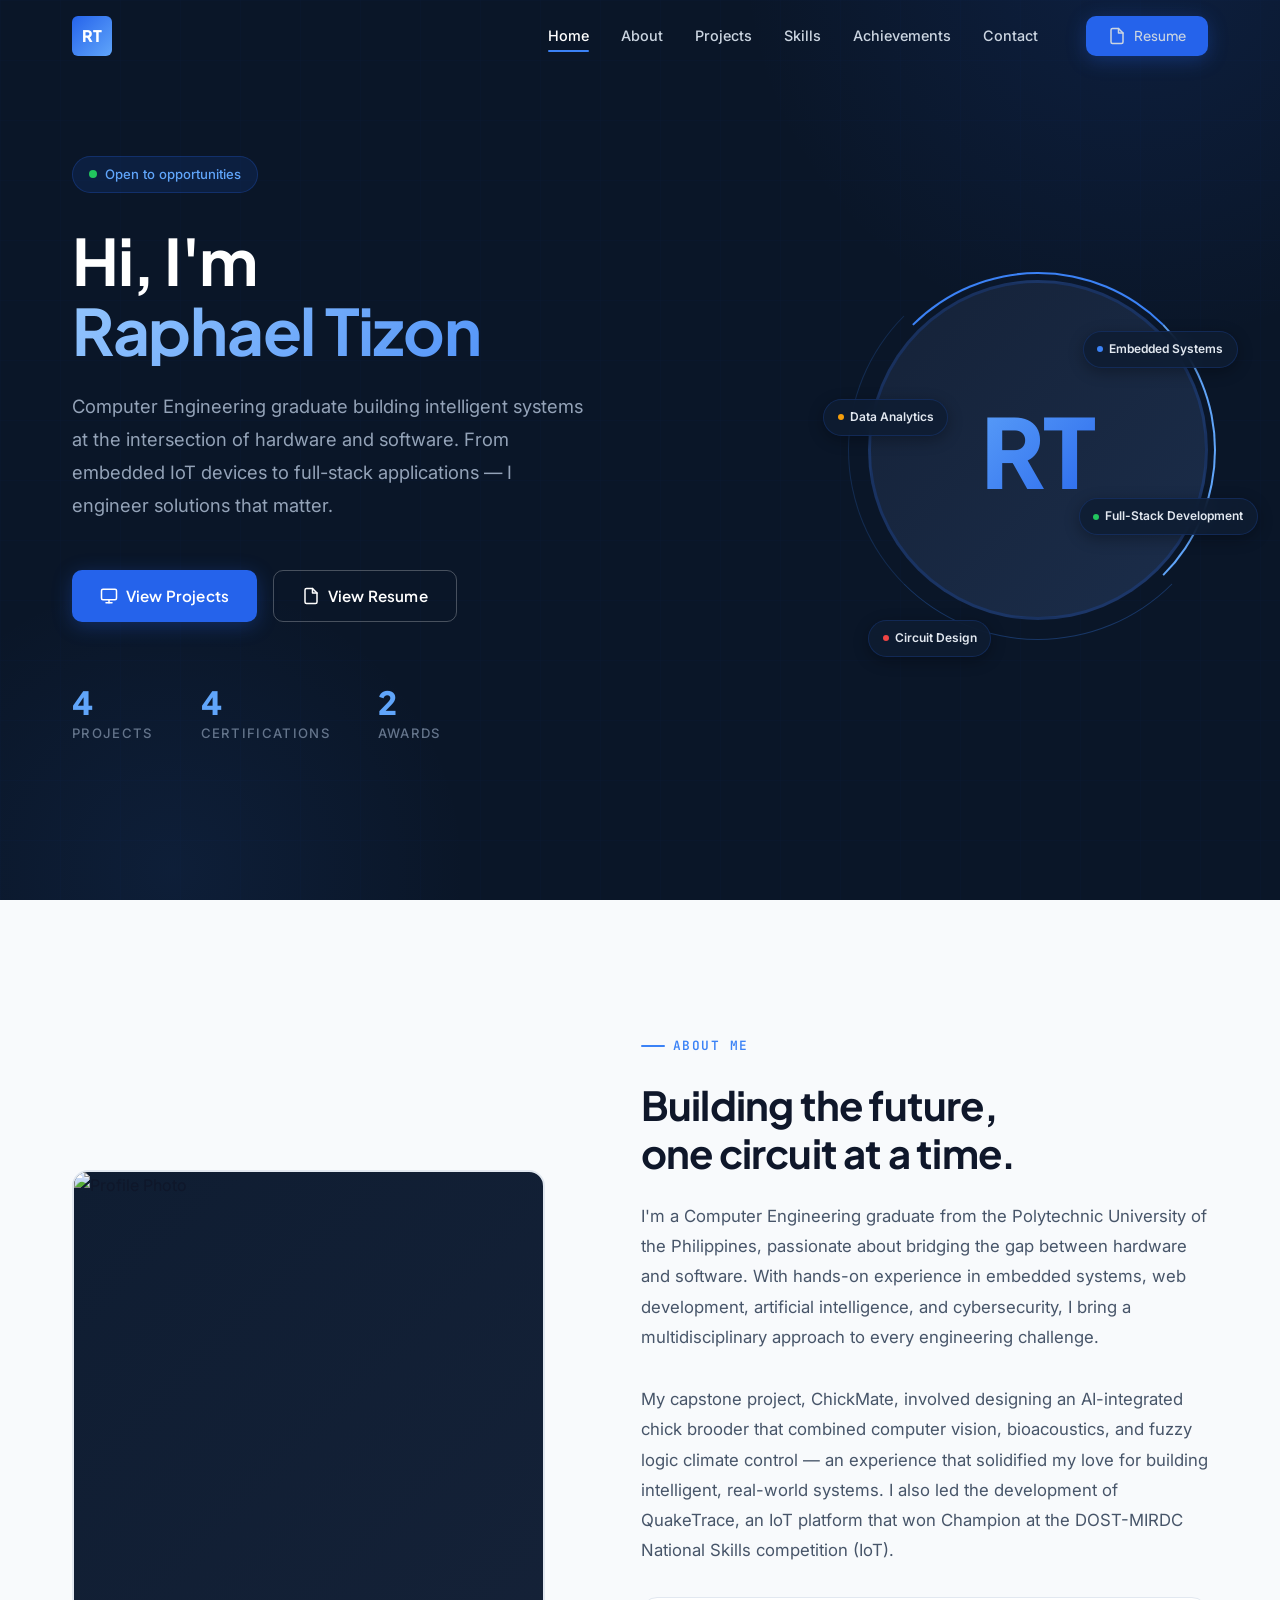
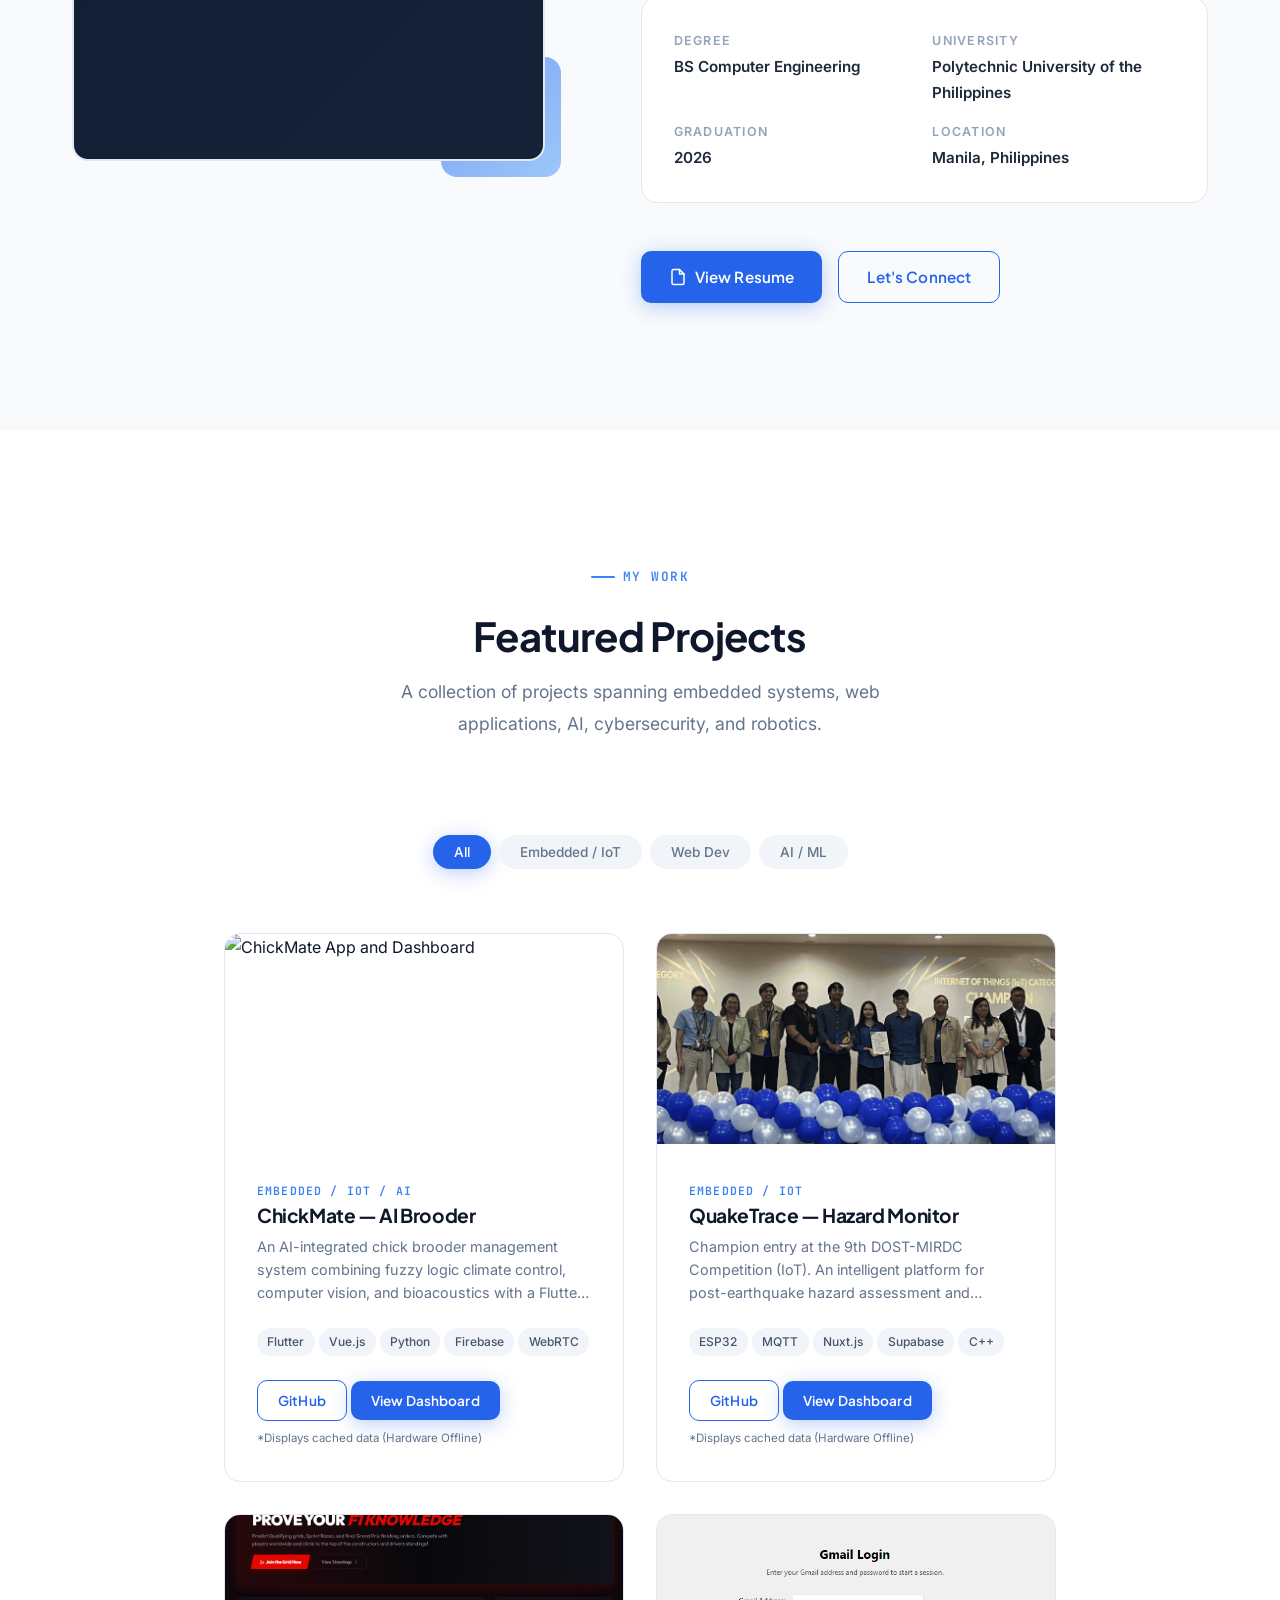
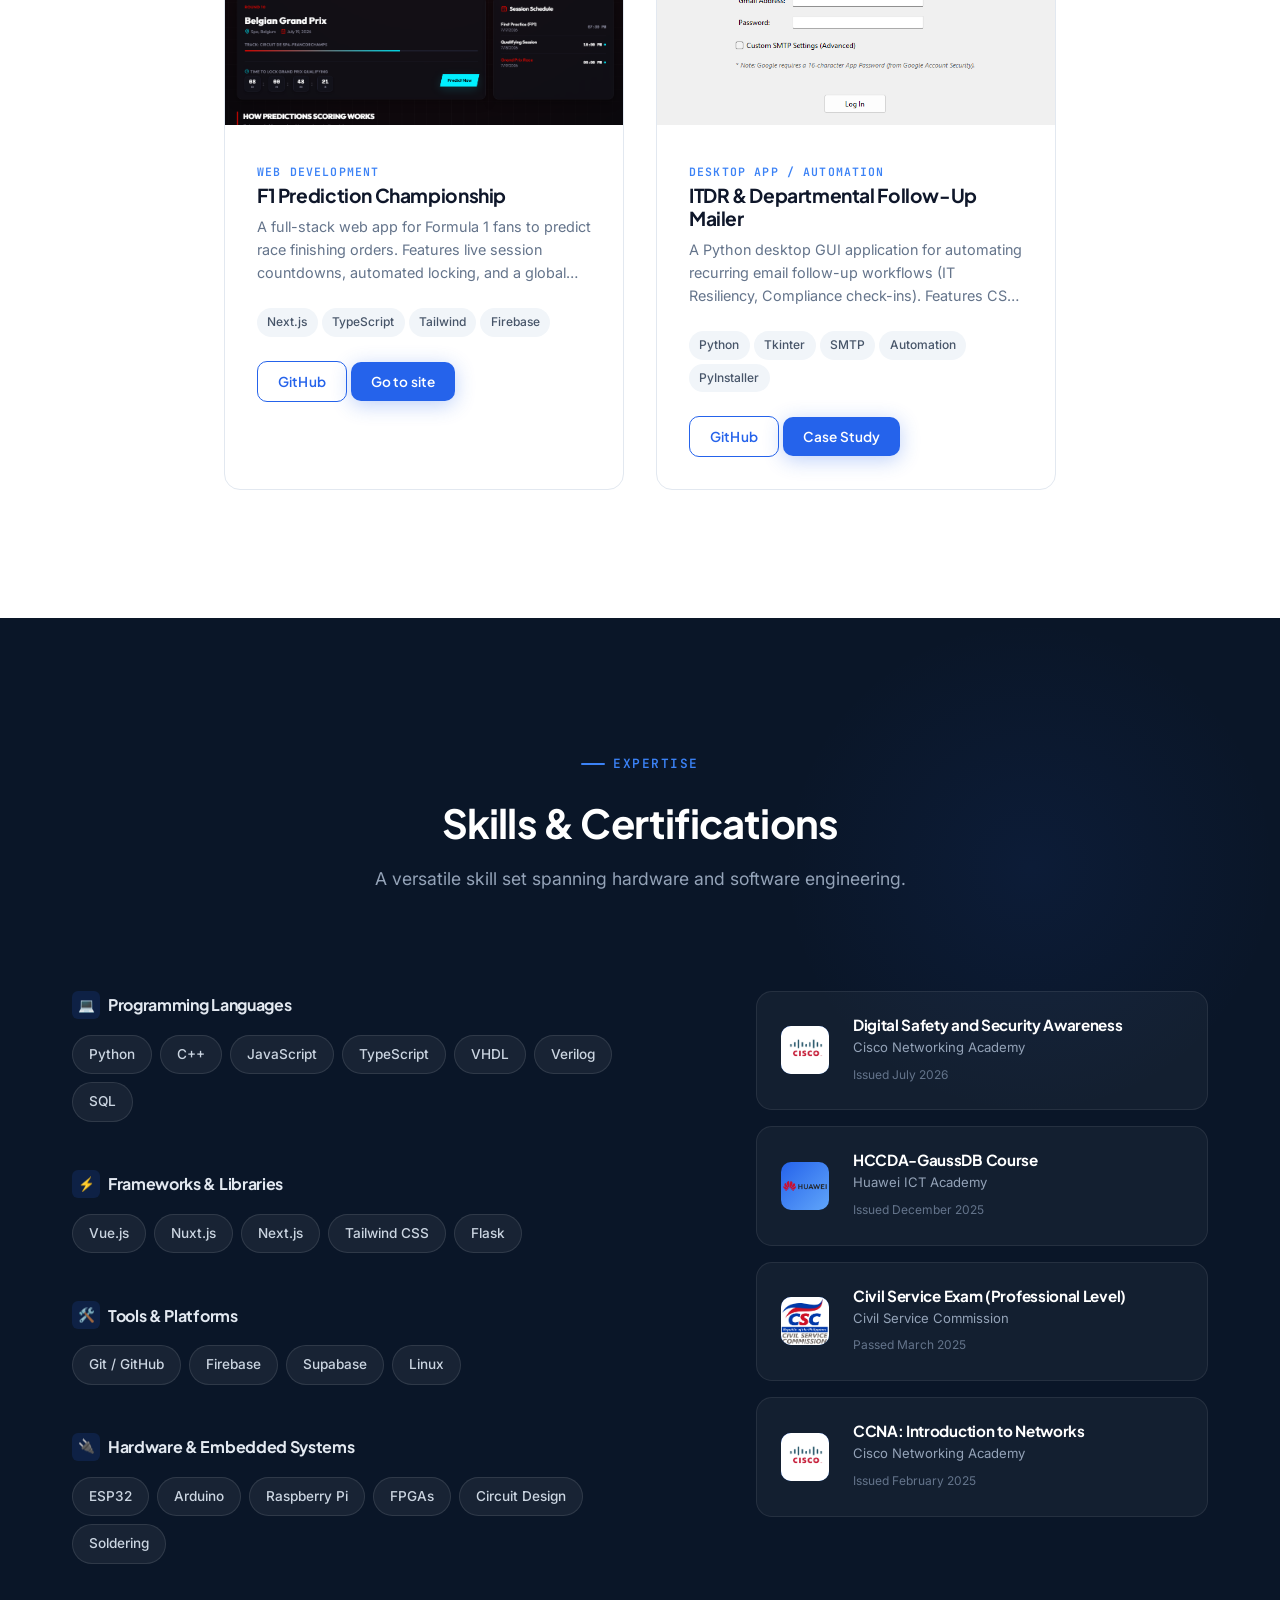
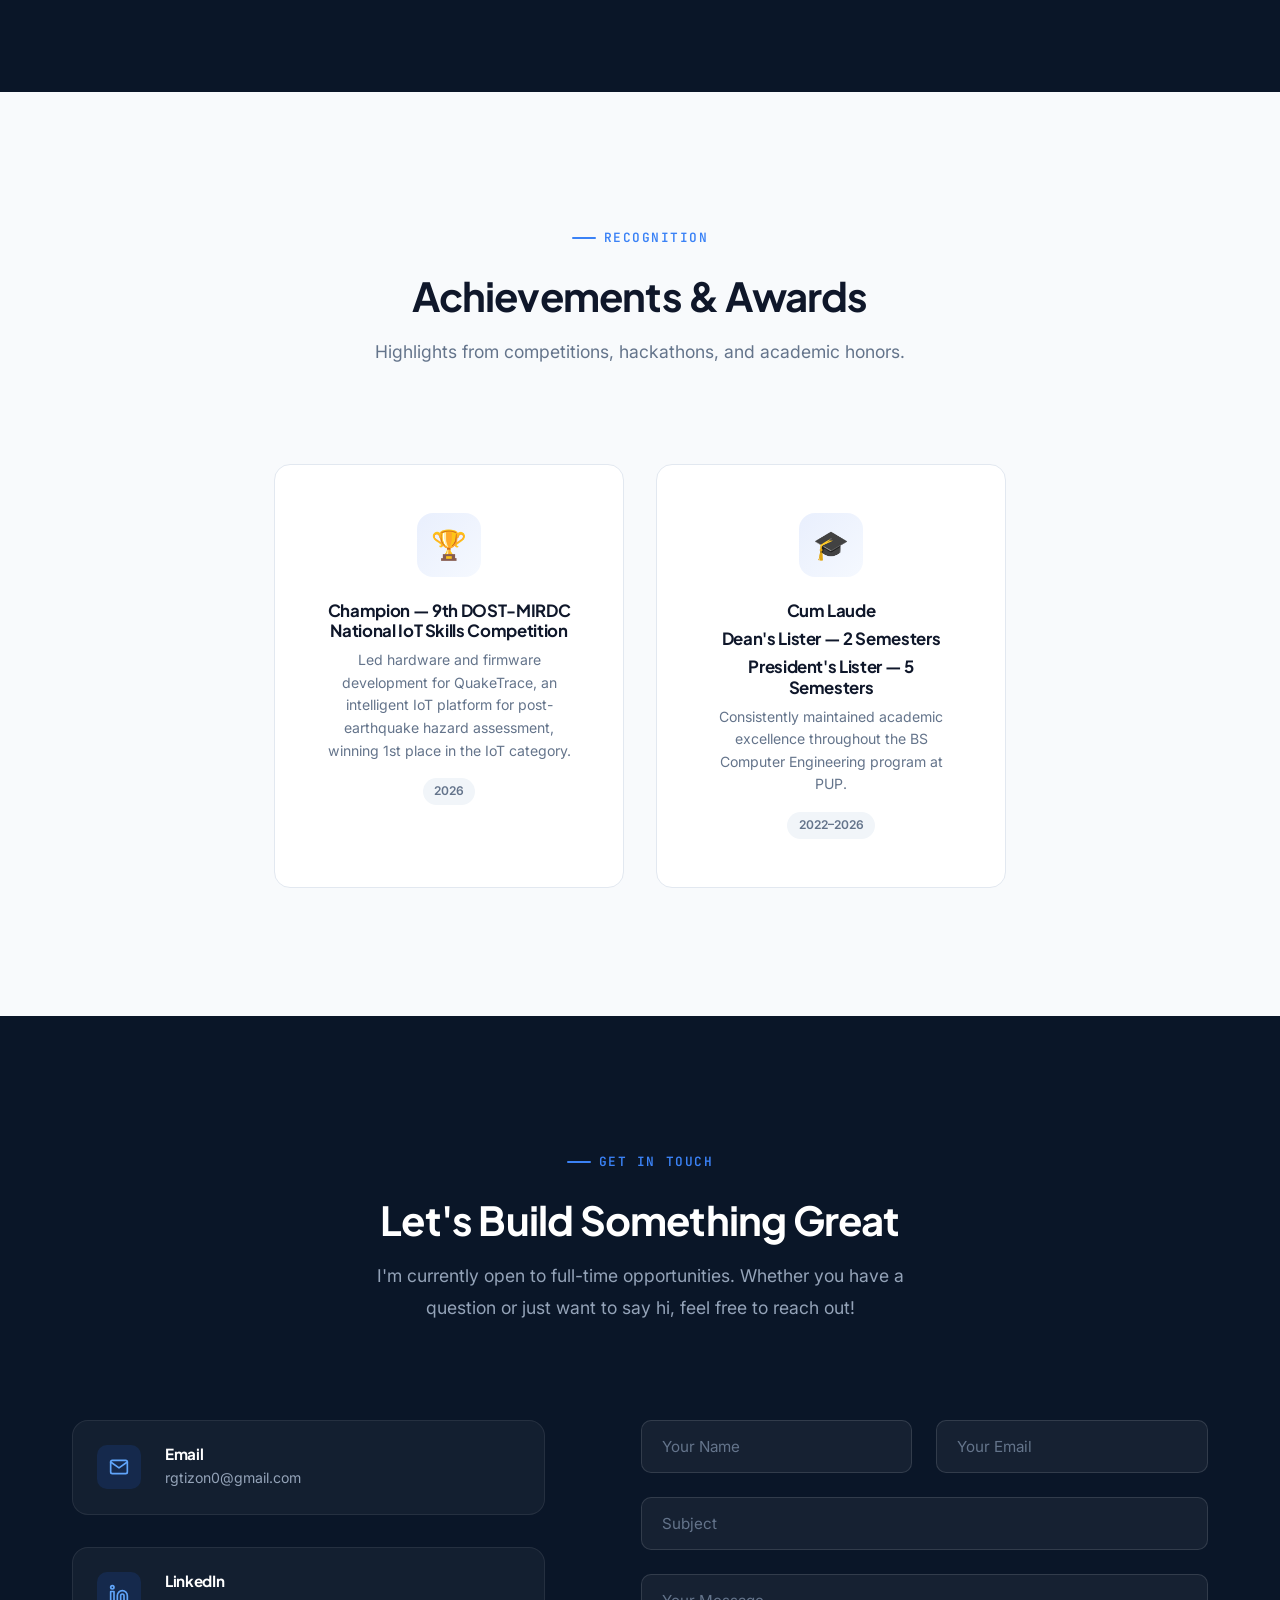
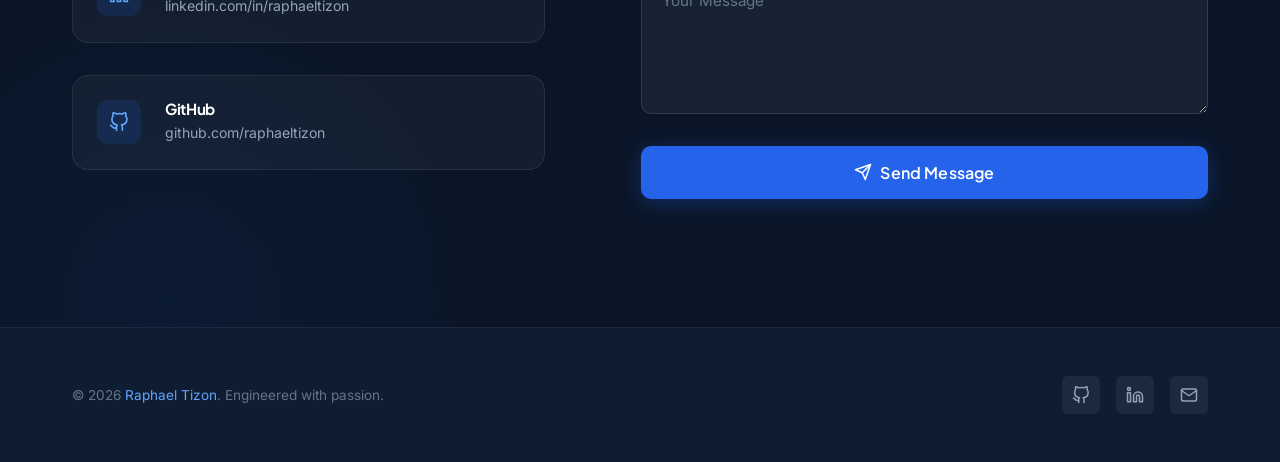
==== commit a83c5afb: "added new project" ====
--- a/index.html
+++ b/index.html
@@ -109,7 +109,7 @@
 
         <div class="hero-stats">
           <div class="stat-item">
-            <div class="stat-number"><span data-count="3">0</span></div>
+            <div class="stat-number"><span data-count="4">0</span></div>
             <div class="stat-label">Projects</div>
           </div>
           <div class="stat-item">
@@ -335,6 +335,37 @@
                 class="btn btn-sm btn-outline">GitHub</a>
               <a href="https://f1-predictor-xi-jet.vercel.app/" target="_blank" class="btn btn-sm btn-primary">Go to
                 site</a>
+            </div>
+          </div>
+        </div>
+
+        <!-- Project 4: ITDR Email Sender -->
+        <div class="project-card reveal reveal-delay-3" data-category="web">
+          <div class="project-card-image">
+            <img src="assets/project-itdr-email.png" alt="ITDR Email Sender Desktop GUI" loading="lazy">
+            <div class="project-overlay">
+              <a href="projects/case-study.html?project=itdr-email-sender" class="overlay-btn">View Project →</a>
+            </div>
+          </div>
+          <div class="project-card-body">
+            <span class="project-card-category">Desktop App / Automation</span>
+            <h3>ITDR & Departmental Follow-Up Mailer</h3>
+            <p class="project-description">
+              A Python desktop GUI application for automating recurring email follow-up workflows (IT Resiliency,
+              Compliance check-ins). Features CSV recipient import, dynamic template tokens ({name}, {department}),
+              live preview, and secure SMTP.
+            </p>
+            <div class="project-tags">
+              <span class="project-tag">Python</span>
+              <span class="project-tag">Tkinter</span>
+              <span class="project-tag">SMTP</span>
+              <span class="project-tag">Automation</span>
+              <span class="project-tag">PyInstaller</span>
+            </div>
+            <div class="project-links mt-4">
+              <a href="https://github.com/raphaeltizon/itdr-email-sender" target="_blank"
+                class="btn btn-sm btn-outline">GitHub</a>
+              <a href="projects/case-study.html?project=itdr-email-sender" class="btn btn-sm btn-primary">Case Study</a>
             </div>
           </div>
         </div>
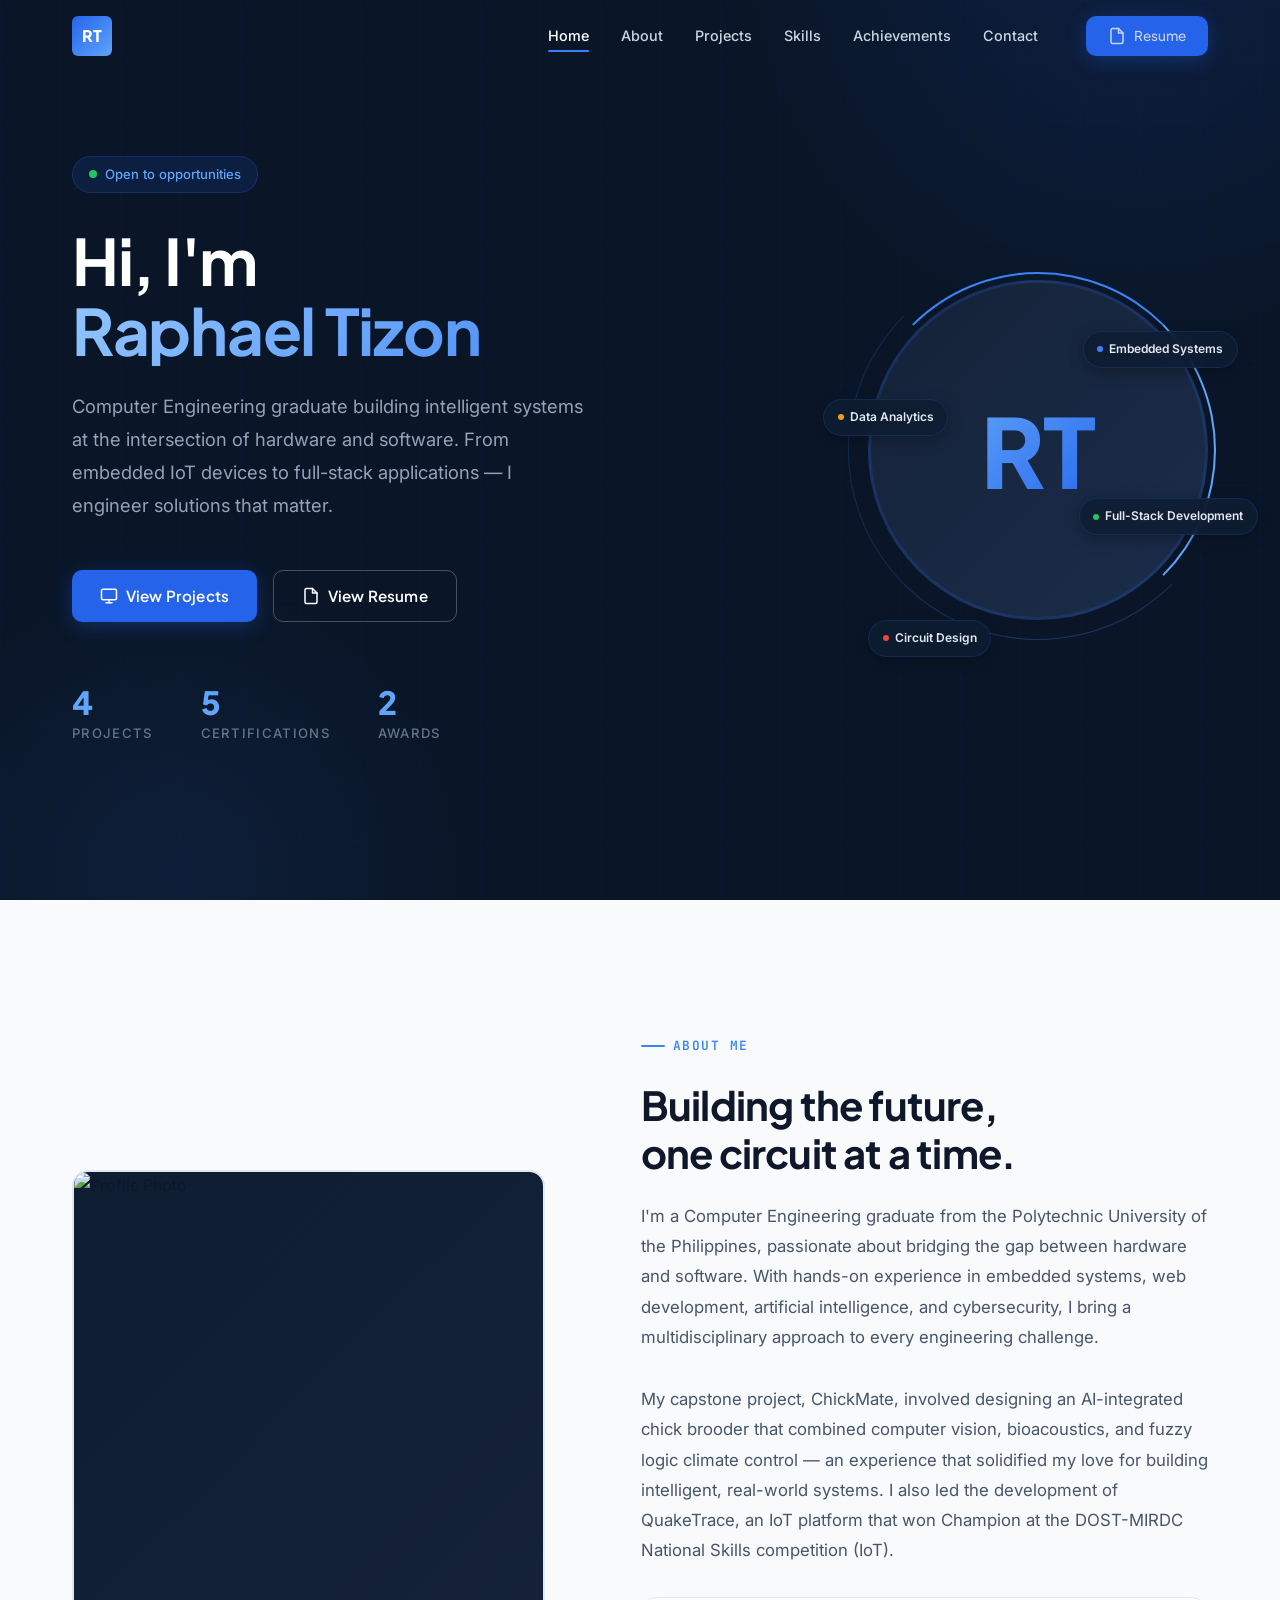
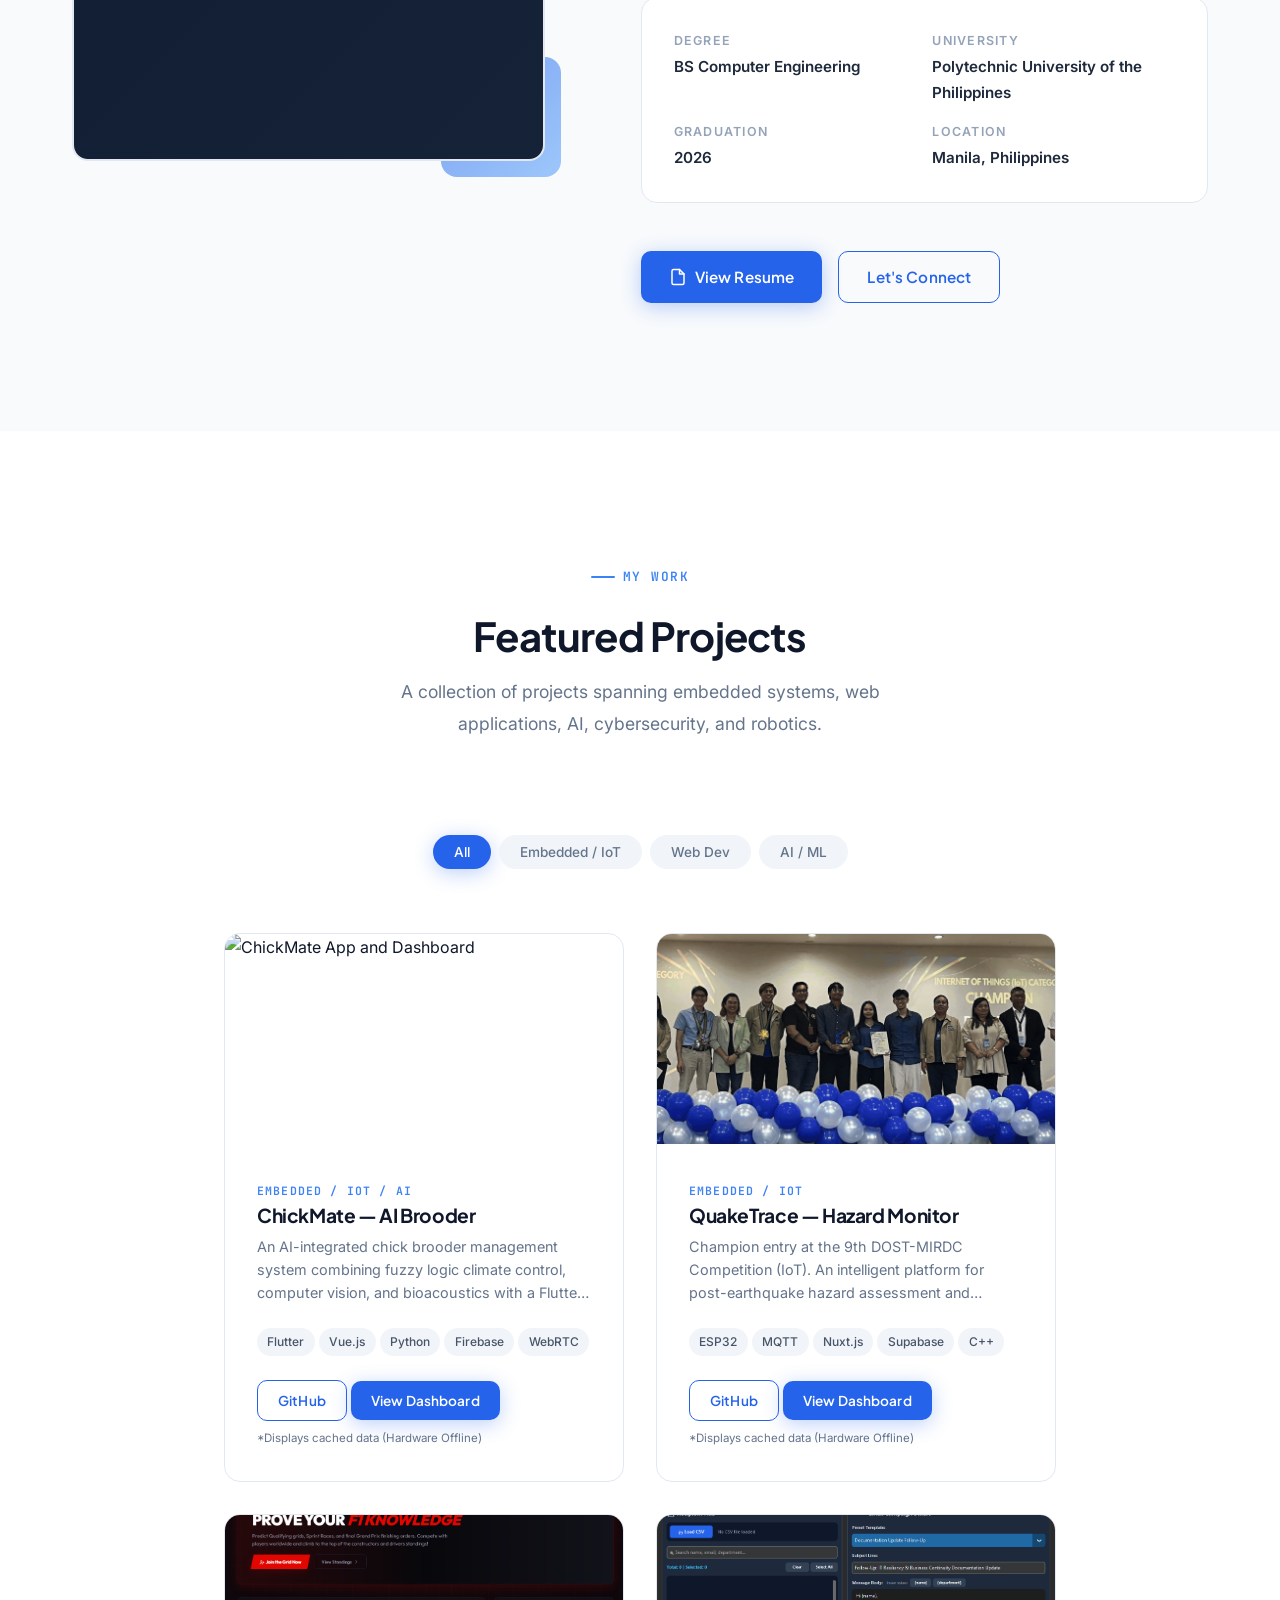
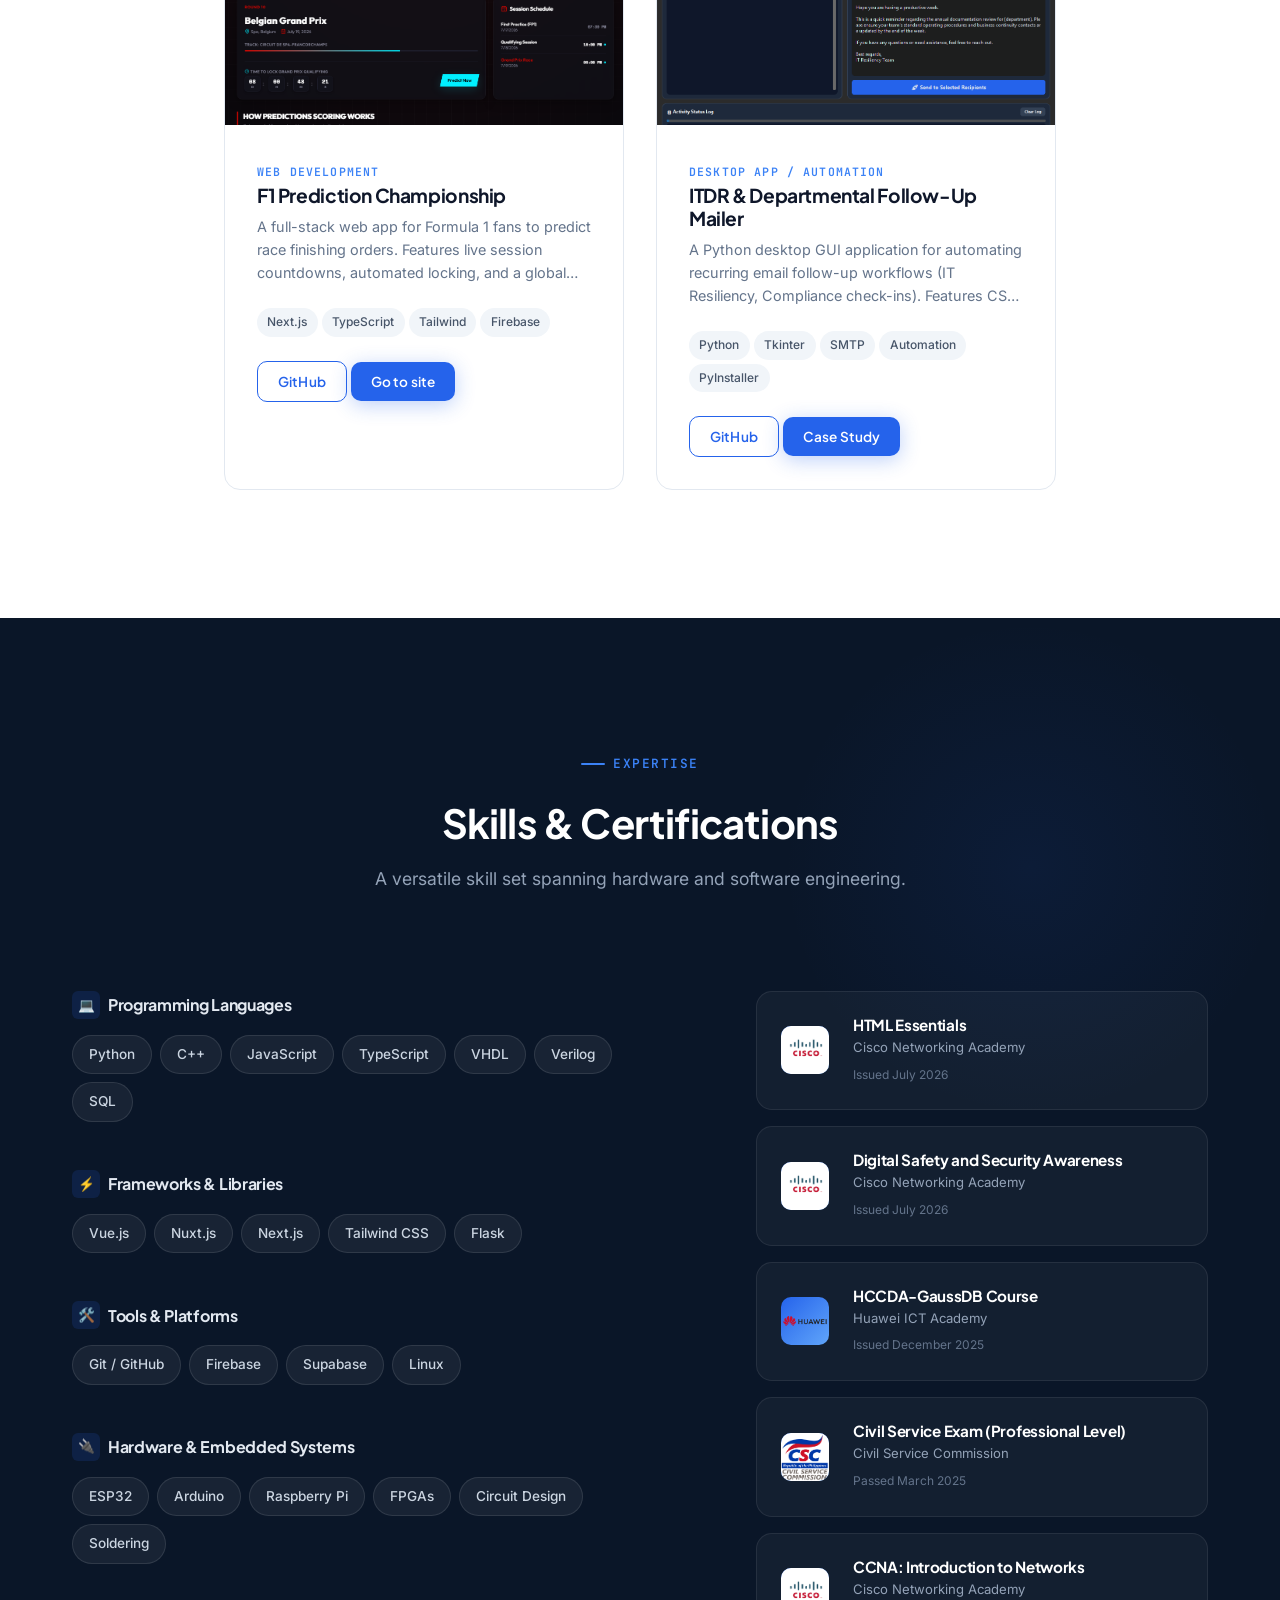
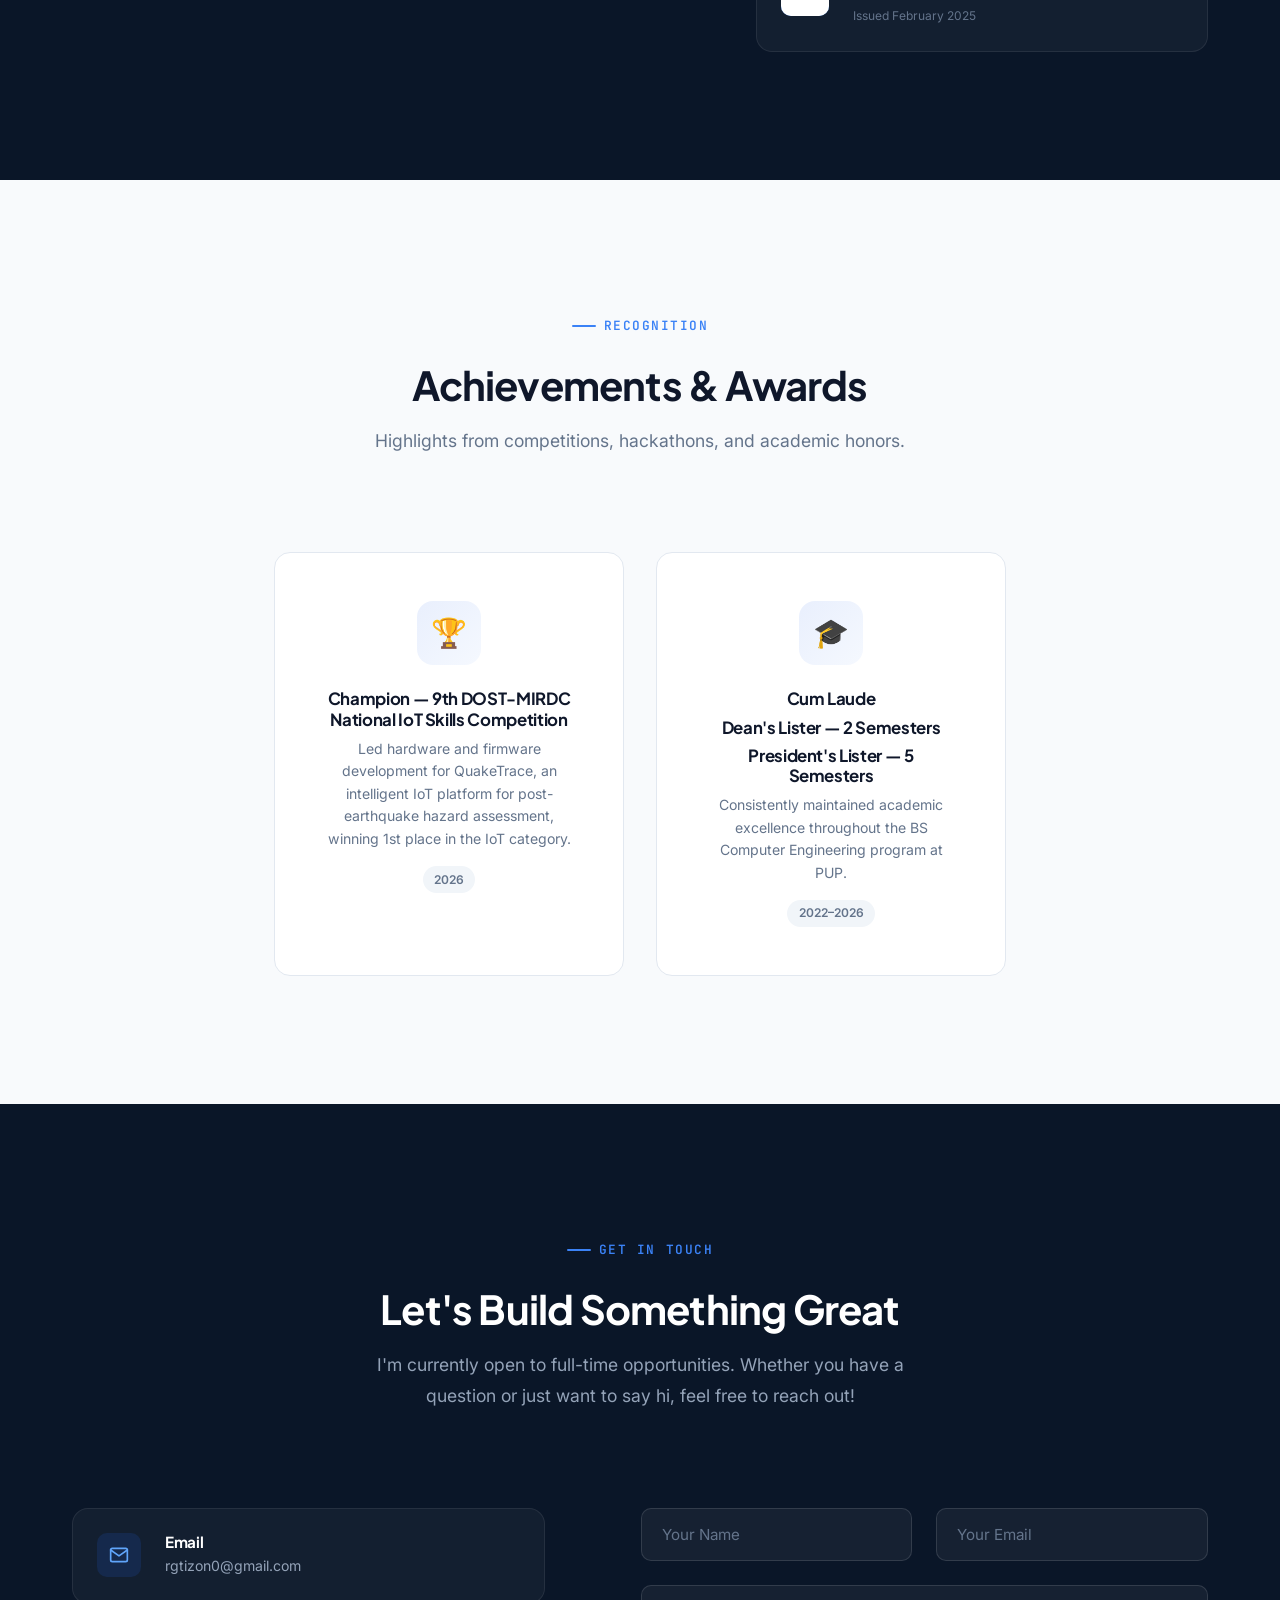
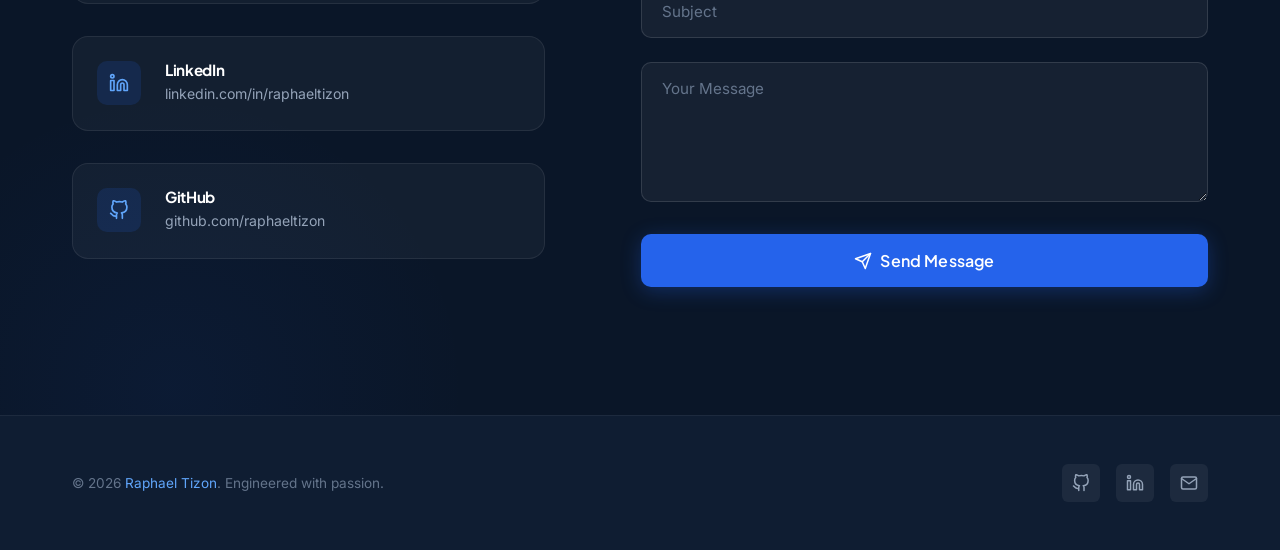
==== commit df89e847: "added certification" ====
--- a/index.html
+++ b/index.html
@@ -113,7 +113,7 @@
             <div class="stat-label">Projects</div>
           </div>
           <div class="stat-item">
-            <div class="stat-number"><span data-count="4">0</span></div>
+            <div class="stat-number"><span data-count="5">0</span></div>
             <div class="stat-label">Certifications</div>
           </div>
           <div class="stat-item">
@@ -454,7 +454,16 @@
         <!-- Certifications -->
         <div class="certifications-list">
 
-          <a href="assets/cert-digitalsafety.pdf" class="cert-card reveal cert-modal-trigger">
+          <a href="assets/cert-html.pdf" class="cert-card reveal cert-modal-trigger">
+            <div class="cert-icon"><img src="assets/cisco-logo.png" alt="Cisco"></div>
+            <div class="cert-info">
+              <h4>HTML Essentials</h4>
+              <p class="cert-issuer">Cisco Networking Academy</p>
+              <p class="cert-date">Issued July 2026</p>
+            </div>
+          </a>
+
+          <a href="assets/cert-digitalsafety.pdf" class="cert-card reveal reveal-delay-1 cert-modal-trigger">
             <div class="cert-icon"><img src="assets/cisco-logo.png" alt="Cisco"></div>
             <div class="cert-info">
               <h4>Digital Safety and Security Awareness</h4>
@@ -463,7 +472,7 @@
             </div>
           </a>
 
-          <a href="assets/cert-hccda.png" class="cert-card reveal reveal-delay-1 cert-modal-trigger">
+          <a href="assets/cert-hccda.png" class="cert-card reveal reveal-delay-2 cert-modal-trigger">
             <div class="cert-icon"><img src="assets/huawei-ict-academy-logo.png" alt="Huawei Logo"></div>
             <div class="cert-info">
               <h4>HCCDA-GaussDB Course</h4>
@@ -472,7 +481,7 @@
             </div>
           </a>
 
-          <a href="assets/cert-civil-service.png" class="cert-card reveal reveal-delay-2 cert-modal-trigger">
+          <a href="assets/cert-civil-service.png" class="cert-card reveal reveal-delay-3 cert-modal-trigger">
             <div class="cert-icon"><img src="assets/civil-service-commission-logo.png" alt="Civil Service Logo"></div>
             <div class="cert-info">
               <h4>Civil Service Exam (Professional Level)</h4>
@@ -481,7 +490,7 @@
             </div>
           </a>
 
-          <a href="assets/cert-ccna.pdf" class="cert-card reveal reveal-delay-3 cert-modal-trigger">
+          <a href="assets/cert-ccna.pdf" class="cert-card reveal reveal-delay-4 cert-modal-trigger">
             <div class="cert-icon"><img src="assets/cisco-logo.png" alt="Cisco"></div>
             <div class="cert-info">
               <h4>CCNA: Introduction to Networks</h4>
